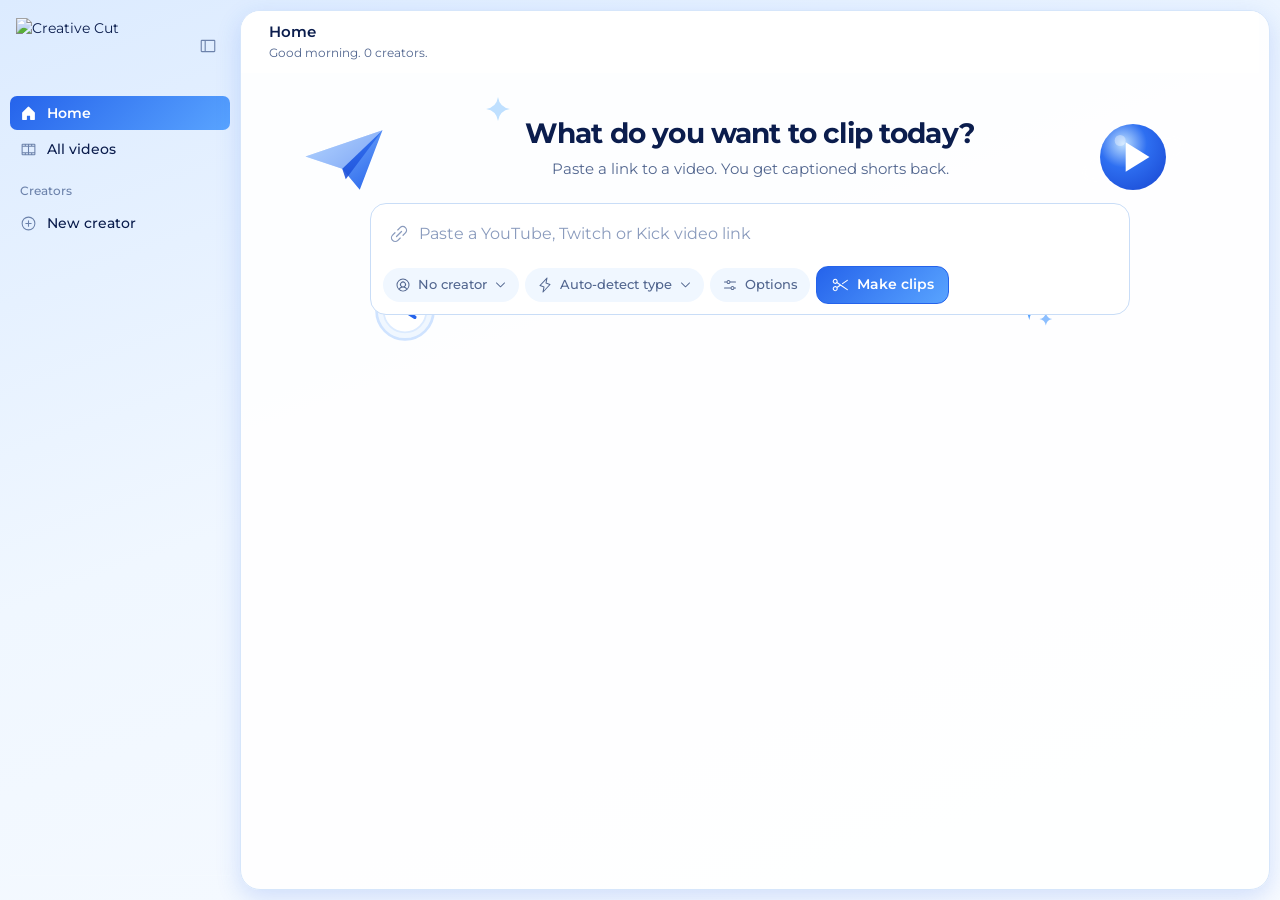
==== web/index.html @ 347851e6 "Integrated logo and hero videos" ====
<!doctype html>
<html lang="en">
<head>
<meta charset="utf-8">
<meta name="viewport" content="width=device-width, initial-scale=1">
<title>Creative Cut</title>
<link rel="icon" type="image/svg+xml" href="/brand/favicon.svg">
<link rel="icon" type="image/png" sizes="256x256" href="/brand/favicon.png">
<link rel="preconnect" href="https://fonts.googleapis.com">
<link rel="preconnect" href="https://fonts.gstatic.com" crossorigin>
<link href="https://fonts.googleapis.com/css2?family=Montserrat:wght@400;500;600;700;800&family=Archivo+Black&family=Anton&family=Poppins:wght@800&display=swap" rel="stylesheet">
<style>
:root{
  --brand:#2563EB;--brand-press:#1D4FD8;--brand-ink:#0B1D4D;--on-brand:#FFFFFF;--grad:linear-gradient(135deg,#2563EB 0%,#59A4FF 100%);--glow:0 8px 24px rgba(37,99,235,.18);--card-line:#D6E6FB;--brand-soft:#EAF3FF;--brand-line:#CFE3FF;--brand-deep:#1E4FBF;
  --frame:#EAF3FF;--frame-2:#DCEBFF;--frame-line:rgba(255,255,255,.08);--frame-text:#0B1D4D;--frame-dim:#6C82AB;
  --bg:#FFFFFF;--muted:#F0F7FF;--line:#DCEBFF;--line-2:#C9DDF7;
  --text:#0B1D4D;--dim:#52668F;--faint:#8A9BBD;
  --good:#0F8A57;--good-soft:#E6F6EE;--bad:#D3343F;--bad-soft:#FDECEE;--live:#E5323F;
  --r-lg:16px;--r:12px;--r-sm:8px;
  color-scheme:light;
}
*{box-sizing:border-box}
[hidden]{display:none!important}
html,body{height:100%}
body{margin:0;background:linear-gradient(160deg,#DCEBFF 0%,#F0F7FF 45%,#F8FBFF 100%) fixed;color:var(--text);font:14px/1.5 "Montserrat","Segoe UI",system-ui,sans-serif;-webkit-font-smoothing:antialiased;overflow:hidden}
h1,h2,h3,h4,p{margin:0}
button,input,select,textarea{font:inherit;color:inherit}
svg{width:18px;height:18px;flex:none;fill:currentColor}
::selection{background:var(--brand-line)}
:focus-visible{outline:2px solid var(--brand);outline-offset:2px}
::-webkit-scrollbar{width:10px;height:10px}::-webkit-scrollbar-thumb{background:#C9DDF7;border-radius:999px;border:3px solid #fff}

/* ---------- frame */
.app{display:grid;grid-template-columns:240px minmax(0,1fr);height:100vh}
.side{background:transparent;color:var(--frame-text);display:flex;flex-direction:column;height:100vh;padding:14px 10px 12px;min-width:0}
.side-head{display:flex;align-items:center;justify-content:space-between;gap:8px;padding:4px 4px 22px 6px}
.side-head .logo{height:56px;width:auto;display:block}
.side-head .mark{display:none;width:34px;height:34px}
.icon-btn{width:36px;height:36px;display:grid;place-items:center;border-radius:var(--r);border:0;background:transparent;color:var(--dim);cursor:pointer;flex:none}
.side .icon-btn{color:var(--frame-dim)}
.icon-btn:active{background:var(--muted)}.side .icon-btn:active{background:var(--frame-2)}
.nav{display:flex;flex-direction:column;gap:2px;overflow-y:auto;flex:1;min-height:0;scrollbar-width:none}
.nav::-webkit-scrollbar{display:none}
.nav h4{font-size:12px;font-weight:500;color:var(--frame-dim);padding:14px 10px 4px}
.nav-item{display:flex;align-items:center;gap:10px;width:100%;min-height:34px;padding:0 10px;border-radius:7px;border:0;background:transparent;color:var(--frame-text);font-size:14px;font-weight:500;cursor:pointer;text-align:left}
.nav-item svg{width:17px;height:17px}
.nav-item svg{color:var(--frame-dim)}
.nav-item:active{background:var(--frame-2)}
.nav-item.on{background:var(--grad);color:var(--on-brand);font-weight:600}
.nav-item.on svg{color:var(--on-brand)}
.label{flex:1;min-width:0;overflow:hidden;text-overflow:ellipsis;white-space:nowrap}
.count{font-size:11px;font-weight:600;padding:2px 8px;border-radius:999px;background:rgba(255,255,255,.1);color:var(--frame-text);white-space:nowrap}
.nav-item.on .count{background:rgba(255,255,255,.25);color:var(--on-brand)}
.avatar{width:26px;height:26px;border-radius:50%;background:rgba(37,99,235,.18);color:#8CBFFF;display:grid;place-items:center;font-size:11px;font-weight:700;flex:none;overflow:hidden}
img.avatar{object-fit:cover;background:rgba(255,255,255,.08)}
.tav{width:34px;height:34px;border-radius:50%;object-fit:cover;flex:none;background:var(--muted)}
#title{display:flex;align-items:center;gap:10px}
.chprev{display:flex;align-items:center;gap:12px;padding:10px 12px;border-radius:12px;background:var(--muted);animation:rise .25s ease both}
.chprev img,.chprev .ph{width:44px;height:44px;border-radius:50%;object-fit:cover;flex:none;background:#E7F0FD}
.chprev b{display:block;font-size:14px;color:var(--brand-ink)}
.chprev span{font-size:12px;color:var(--faint)}
.chprev.bad{background:#FDECEC;color:#A12A2A;font-size:13px}
.chprev .sk{width:120px}
.nav-item.on .avatar{background:#fff;color:var(--brand)}
.nav-item.on img.avatar{background:#fff}
.live-dot{width:8px;height:8px;border-radius:50%;background:var(--live);animation:pulse 1.3s infinite;flex:none}
.side-foot{display:flex;flex-direction:column;gap:2px;padding-top:12px;border-top:1px solid var(--frame-line)}
.side-card{background:var(--frame-2);border-radius:var(--r);padding:12px 14px;margin-top:8px;font-size:12px;color:var(--frame-dim);display:flex;flex-direction:column;gap:7px}
.side-card div{display:flex;align-items:center;gap:9px}
.led{width:7px;height:7px;border-radius:50%;background:#3DDC97;flex:none}.led.no{background:#FF6B78}.led.mid{background:var(--brand)}
.plans-btn{margin-top:10px;width:100%;background:var(--grad);color:var(--on-brand);border:0}
.scrim{display:none}

main{background:rgba(255,255,255,.92);border:1px solid var(--card-line);box-shadow:var(--glow);margin:10px 10px 10px 0;border-radius:20px;height:calc(100vh - 20px);overflow-y:auto;min-width:0;scrollbar-gutter:stable}
.topbar{position:sticky;top:0;z-index:5;background:var(--bg);display:flex;flex-wrap:wrap;align-items:center;gap:12px;padding:10px 28px;min-height:54px;border-bottom:1px solid transparent;transition:border-color .2s ease}
.topbar.stuck{border-color:var(--line)}
#vbanner:empty{display:none}
.upd{display:grid;gap:14px}
.upd ul{margin:0;padding-left:18px;display:grid;gap:4px;font-size:13px;color:var(--text);max-height:180px;overflow:auto}
.upd ul small{color:var(--dim)}
.upd .cmd{display:flex;gap:8px;align-items:center}
.upd .cmd code{flex:1;min-width:0;overflow-wrap:anywhere;font-size:12px;background:var(--muted);border-radius:8px;padding:9px 11px}
.upd h3{font-size:13px;font-weight:600;color:var(--brand-ink);margin:0}
.vb{display:flex;align-items:center;gap:12px;margin:12px 28px 0;padding:12px 12px 12px 16px;border-radius:12px;background:#EAF3FF;color:#1E4FBF;font-size:14px;animation:rise .3s ease both}
.vb svg{width:18px;height:18px;flex:none;color:var(--brand-deep)}
.vb span{flex:1;min-width:0}
.vb b{color:#0B1D4D}
@media (max-width:640px){.vb{margin:10px 16px 0;flex-wrap:wrap}}
.topbar .titles{flex:1;min-width:0}
#tpic:empty{display:none}
#tpic img,#tpic .avatar{width:42px;height:42px;border-radius:50%;object-fit:cover;display:block;font-size:15px}
#tpic span.avatar{background:var(--brand-soft);color:var(--brand-deep);display:grid;place-items:center;font-weight:700}
#tpic.live img,#tpic.live .avatar{padding:2px;background:#fff;border:2px solid #E5323F}
.topbar.tabbed{border-color:var(--line)}
.topbar.tabbed .titles{flex:0 1 auto;max-width:34%}
.topbar.tabbed #actions{margin-left:auto}
.utabs:empty{display:none}
.utabs{display:flex;gap:2px;padding:3px;background:var(--muted);border-radius:11px;overflow-x:auto;scrollbar-width:none}
@media (min-width:761px){.topbar.tabbed{position:sticky}.topbar.tabbed .utabs{position:absolute;left:50%;top:50%;transform:translate(-50%,-50%)}.topbar.tabbed .titles{max-width:calc(50% - 230px)}}
@media (max-width:760px){.utabs{order:5;flex-basis:100%;margin:2px 0 0;position:relative}.topbar.tabbed .titles{max-width:none;flex:1}}
.utabs .tabbtn{height:34px;padding:0 14px;border-radius:8px;background:transparent;color:var(--dim);font-size:13px;transition:background-color .18s ease,color .18s ease}
.utabs .tabbtn:hover{background:#E3EEFF;color:var(--text)}
.utabs .tabbtn::after{display:none}
.utabs .tabbtn.on{background:transparent;color:var(--on-brand)}
.utabs .tabbtn{position:relative;z-index:1}
.utabs .ind{position:absolute;top:3px;bottom:3px;left:0;border-radius:8px;background:var(--grad);z-index:0;transition:transform .32s cubic-bezier(.3,.7,.2,1),width .32s cubic-bezier(.3,.7,.2,1)}
.utabs .tabbtn,.utabs .tabbtn svg,.utabs .tabbtn .n{transition:color .25s ease,background-color .25s ease}
.utabs .tabbtn.on svg{color:var(--on-brand)}
.utabs .tabbtn .n{background:var(--muted);color:var(--dim)}
.utabs .tabbtn.on .n{background:rgba(255,255,255,.25);color:var(--on-brand)}
.rdot{flex:none;width:9px;height:9px;border-radius:50%;background:#fff}
.btn .rdot.on{background:#E5323F;animation:pulse 1.3s infinite}
/* live stream panel */
.stream{display:grid;grid-template-columns:minmax(0,1.65fr) minmax(250px,1fr);gap:14px;background:#EEF5FF;border-radius:16px;padding:12px;margin-bottom:22px;color:#E4F0FF;animation:rise .3s ease both}
.stream .player{position:relative;aspect-ratio:16/9;border-radius:10px;overflow:hidden;background:#000}
.stream iframe{position:absolute;inset:0;width:100%;height:100%;border:0}
.noembed{position:absolute;inset:0;display:flex;flex-direction:column;align-items:center;justify-content:center;gap:8px;padding:20px;text-align:center;background:#0A1530;color:#E4F0FF}
.noembed .logo{width:40px;height:40px;border-radius:10px;display:grid;place-items:center;margin-bottom:4px}
.noembed .logo svg{width:22px;height:22px}
.noembed b{font-size:15px;color:#fff}
.noembed span{font-size:13px;color:#8FA6CF;max-width:380px}
.noembed .btn{margin-top:6px}
.sinfo{display:flex;flex-direction:column;gap:12px;padding:6px 6px 4px 2px;min-width:0}
.sinfo .top{display:flex;align-items:center;gap:8px;flex-wrap:wrap}
.sinfo .logo{flex:none;width:28px;height:28px;border-radius:8px;display:grid;place-items:center}
.sinfo .logo svg{width:16px;height:16px}
.sinfo .lv{display:inline-flex;align-items:center;gap:6px;font-size:12px;font-weight:600;background:#E5323F;color:#fff;padding:3px 10px;border-radius:999px}
.sinfo .lv i{width:6px;height:6px;border-radius:50%;background:#fff;animation:pulse 1.3s infinite}
.sinfo h3{font-size:16px;line-height:1.4;font-weight:600;color:#fff;display:-webkit-box;-webkit-line-clamp:3;-webkit-box-orient:vertical;overflow:hidden;overflow-wrap:anywhere}
.sinfo .by{font-size:12px;color:#8FA6CF;margin-top:-6px}
.sstats{display:grid;grid-template-columns:repeat(auto-fit,minmax(84px,1fr));gap:8px}
.sstats div{background:rgba(255,255,255,.06);border-radius:10px;padding:10px 12px}
.sstats b{display:block;font-size:17px;font-weight:700;color:#fff;letter-spacing:-.01em}
.sstats span{font-size:11px;color:#8FA6CF}
.sinfo .cta{margin-top:auto;display:flex;flex-direction:column;gap:8px}
.sinfo .cta .btn{height:46px;width:100%;justify-content:center;font-size:15px}
.sinfo .cta small{font-size:12px;color:#8FA6CF;text-align:center}
.splat{display:flex;gap:4px;margin-left:auto}
.splat button{display:grid;place-items:center;width:30px;height:30px;border:0;border-radius:8px;background:rgba(255,255,255,.06);color:#8FA6CF;cursor:pointer;transition:background-color .15s ease}
.splat button:hover{background:rgba(255,255,255,.12)}
.splat button.on{background:rgba(37,99,235,.22)}
.splat svg{width:15px;height:15px}
@media (max-width:960px){.stream{grid-template-columns:1fr}}
.sbadge{display:inline-flex;align-items:center;gap:6px;margin-top:3px;font-size:11px;font-weight:600;padding:2px 8px 2px 7px;border-radius:999px;background:var(--muted);color:var(--dim)}
.sbadge i{width:6px;height:6px;border-radius:50%;background:currentColor}
.sbadge.live{background:#FDECEC;color:#C53030}.sbadge.live i,.sbadge.rec i{animation:pulse 1.3s infinite}
.sbadge.rec{background:#E5323F;color:#fff}
.sbadge svg{width:12px;height:12px}
.sbadge{white-space:nowrap;max-width:100%}
.topbar .titles{overflow:hidden}
@media (max-width:560px){#tpic img,#tpic .avatar{width:36px;height:36px}.topbar #actions .btn[data-act=golive]{font-size:0;gap:0;width:38px;padding:0;justify-content:center}.topbar #actions .btn[data-act=golive] .rdot{width:12px;height:12px}}
.ttabs{display:inline-flex;gap:2px;padding:3px;background:var(--muted);border-radius:10px}
.ttabs .tabbtn{height:32px;padding:0 12px;border-radius:8px;font-size:13px;color:var(--dim)}
.ttabs .tabbtn::after{display:none}
.ttabs .tabbtn svg{width:16px;height:16px}
.ttabs .tabbtn:hover{background:#E3EEFF;color:var(--text)}
.ttabs .tabbtn.on{background:var(--brand-soft);color:var(--brand-ink)}
.ttabs .tabbtn.on .n{background:#fff}
#actions{display:flex;align-items:center;gap:10px;flex-wrap:wrap;justify-content:flex-end}
#actions a.btn{text-decoration:none}
@media (max-width:560px){#actions .btn .long{display:none}}
@media (max-width:900px){.ttabs .tabbtn .lbl{display:none}.ttabs .tabbtn{padding:0 10px}}
/* channels in Setup */
.chans{display:flex;flex-direction:column;gap:8px}
.chan{display:flex;align-items:center;gap:12px;padding:10px 12px;border-radius:12px;background:var(--muted);min-height:64px}
.chan .logo{flex:none;width:36px;height:36px;border-radius:10px;display:grid;place-items:center}
.chan .logo svg{width:20px;height:20px}
.chan .pic{flex:none;width:40px;height:40px;border-radius:50%;object-fit:cover;background:#E7F0FD}
.chan .who{flex:1;min-width:0}
.chan .who b{display:block;font-size:14px;color:var(--brand-ink);white-space:nowrap;overflow:hidden;text-overflow:ellipsis}
.chan .who span{font-size:12px;color:var(--faint)}
.chan input{flex:1;min-width:0}
.chan .main{display:inline-flex;align-items:center;gap:6px;font-size:12px;font-weight:600;color:var(--dim);cursor:pointer;white-space:nowrap}
.chan .main input{accent-color:var(--brand);width:15px;height:15px;flex:none}
.chan .sbadge{margin:0}
@media (max-width:640px){.chan{flex-wrap:wrap}.chan .main{order:5}}
.topbar h1{font-size:15px;font-weight:600;letter-spacing:-.01em;color:var(--brand-ink)}
.topbar p{font-size:12px;color:var(--dim);margin-top:0;overflow-wrap:anywhere}
.icon-btn.menu{display:none}
.content{padding:28px 32px 72px;max-width:1280px;margin:0 auto}
.row{display:flex;gap:8px;flex-wrap:wrap;align-items:center}
.grow{flex:1}

/* ---------- collapsed sidebar */
.app.mini{grid-template-columns:76px minmax(0,1fr)}
.app.mini .side-head{flex-direction:column;padding:2px 0 18px}
.app.mini .side-head .logo{display:none}.app.mini .side-head .mark{display:block}
.app.mini .label,.app.mini .count,.app.mini .nav h4,.app.mini .side-card,.app.mini .plans-btn{display:none}
.app.mini .nav-item{justify-content:center;padding:0}
.app.mini .nav-item .live-dot{position:absolute;margin:-20px -22px 0 0}
.avatar.ring{border:2px solid #E5323F;padding:1px;background-clip:content-box}
img.avatar.ring{background:transparent}
.sb-tag{margin-left:auto;display:inline-flex;align-items:center;gap:5px;font-size:11px;font-weight:600;color:#FF8A8A;background:rgba(229,50,63,.16);padding:1px 7px 1px 6px;border-radius:5px}
.sb-tag i{width:6px;height:6px;border-radius:50%;background:currentColor;animation:pulse 1.3s infinite}
.sb-tag.rec{background:#E5323F;color:#fff}
.nav-item.on .sb-tag{background:#E5323F;color:#fff}
.app.mini .sb-tag{display:none}

/* ---------- buttons */
.btn{display:inline-flex;align-items:center;justify-content:center;gap:8px;height:38px;padding:0 14px;border-radius:var(--r);border:1px solid var(--line-2);background:#fff;color:var(--text);cursor:pointer;text-decoration:none;white-space:nowrap;font-weight:600}
.btn:active{background:var(--muted)}
.btn.primary{background:var(--grad);border-color:var(--brand);color:var(--on-brand)}
.btn.primary:active{background:var(--brand-press);border-color:var(--brand-press)}
.btn.dark{background:var(--brand-ink);border-color:var(--brand-ink);color:#fff}
.btn.dark svg{color:var(--brand)}
.btn.danger{background:var(--bad-soft);border-color:transparent;color:var(--bad)}
.btn.ghost{background:transparent;border-color:transparent;color:var(--dim)}
.btn.sm{height:32px;padding:0 11px;font-size:13px;gap:6px}
.btn.sm svg{width:16px;height:16px}
.btn.icon{width:32px;padding:0}
.btn.lg{height:44px;padding:0 20px;font-size:15px}
.btn:disabled{opacity:.45;cursor:default;pointer-events:none}

/* ---------- fields */
:where(input:not([type=checkbox],[type=radio],[type=file],[type=range]),select,textarea){width:100%;height:40px;padding:0 12px;background:#fff;border:1px solid var(--line-2);border-radius:var(--r-sm);min-width:0;outline:none;transition:border-color .15s ease}
:where(textarea){height:auto;padding:10px 12px;resize:vertical}
:where(input:not([type=checkbox],[type=radio],[type=file],[type=range]),select,textarea):hover{border-color:#B5CBEA}
:where(input:not([type=checkbox],[type=radio],[type=file],[type=range]),select,textarea):focus{background:#fff;border-color:var(--brand)}
input:not([type=checkbox],[type=radio],[type=range]):focus-visible,select:focus-visible,textarea:focus-visible{outline:none}
input::placeholder,textarea::placeholder{color:var(--faint)}
label.f{display:flex;flex-direction:column;gap:7px;font-size:12px;color:var(--dim);font-weight:600}
label.sw{display:flex;align-items:center;gap:12px;cursor:pointer;color:var(--text);font-weight:600}
label.sw input{appearance:none;width:38px;height:22px;border-radius:999px;background:#C9DDF7;position:relative;cursor:pointer;flex:none;margin:0}
label.sw input::after{content:"";position:absolute;top:3px;left:3px;width:16px;height:16px;border-radius:50%;background:#fff;transition:transform .15s}
label.sw input:checked{background:var(--brand)}label.sw input:checked::after{transform:translateX(16px)}
label.sw small{display:block;color:var(--dim);font-size:12px;font-weight:400}
label.ck{display:inline-flex;align-items:center;gap:8px;height:36px;padding:0 13px;border-radius:var(--r);cursor:pointer;background:#fff;border:1px solid var(--line-2);font-weight:500}
label.ck:has(input:checked){background:var(--brand-soft);border-color:var(--brand-line);color:var(--brand-ink)}
label.ck input{accent-color:var(--brand);margin:0}
.fields{display:grid;grid-template-columns:repeat(auto-fit,minmax(210px,1fr));gap:18px}
.span{grid-column:1/-1}

/* ---------- surfaces */
.card{background:#fff;border:1px solid var(--card-line);border-radius:16px;padding:22px;margin-bottom:16px;box-shadow:0 2px 14px rgba(37,99,235,.06)}
.card>h2,.card-head h2{font-size:15px;font-weight:600;color:var(--brand-ink)}
.card>h2{margin-bottom:4px}
.card>h2+.help{margin-bottom:18px}
.card-head{display:flex;align-items:flex-start;justify-content:space-between;gap:14px;flex-wrap:wrap;margin-bottom:18px}
.help,.sub{color:var(--dim);font-size:13px}
.tabs{display:flex;gap:4px;border-bottom:1px solid var(--line);margin-bottom:22px;overflow-x:auto;scrollbar-width:none}
.tabbtn{position:relative;display:inline-flex;align-items:center;gap:8px;height:46px;padding:0 14px;border:0;background:transparent;color:var(--faint);cursor:pointer;font-weight:600;font-size:14px;border-radius:10px 10px 0 0;white-space:nowrap}
.tabbtn svg{width:17px;height:17px}
.tabbtn .n{font-size:11px;font-weight:600;min-width:20px;padding:1px 7px;border-radius:999px;background:var(--muted);color:var(--dim);text-align:center;transition:background-color .15s ease,color .15s ease}
.tabbtn::after{content:"";position:absolute;left:12px;right:12px;bottom:-1px;height:3px;border-radius:3px 3px 0 0;background:var(--brand);opacity:0}
.tabbtn.on{color:var(--brand-ink)}
.tabbtn.on::after{opacity:1;animation:tabin .28s ease}
.tabbtn.on .n{background:var(--brand-soft);color:var(--brand-ink)}
.tabbtn.on svg{color:var(--brand)}
@keyframes tabin{from{transform:scaleX(.3);opacity:0}to{transform:none;opacity:1}}
.pill{display:inline-flex;align-items:center;gap:6px;font-size:12px;font-weight:600;padding:2px 9px;border-radius:999px;background:var(--muted);color:var(--dim);white-space:nowrap;text-decoration:none}
.pill.ok{color:var(--good);background:var(--good-soft)}
.pill.bad{color:var(--bad);background:var(--bad-soft)}
.pill.warn{color:var(--brand-deep);background:var(--brand-soft)}
.pill.live{color:#fff;background:var(--live)}
.pill.brand{color:var(--on-brand);background:var(--brand)}
.dot{width:7px;height:7px;border-radius:50%;background:currentColor;animation:pulse 1.3s infinite}
@keyframes pulse{50%{opacity:.3}}
.empty{border:1px dashed var(--line-2);border-radius:var(--r);padding:48px 20px;text-align:center;color:var(--dim);display:flex;flex-direction:column;align-items:center;gap:4px}
.empty img{width:56px;height:56px;margin-bottom:12px}
.empty b{display:block;color:var(--brand-ink);font-size:15px;font-weight:600}

/* ---------- home hero + composer */
.hero{position:relative;padding:44px 28px 52px;text-align:center}
.hero .ga-bg{position:absolute;top:24px;bottom:-40px;left:0;width:100%;pointer-events:none;user-select:none;z-index:0;
  -webkit-mask-image:linear-gradient(to bottom,transparent 0%,black 14%,black 70%,transparent 100%);mask-image:linear-gradient(to bottom,transparent 0%,black 14%,black 70%,transparent 100%)}
.hero>:not(.ga-bg){position:relative;z-index:2}
.hero>.deco{position:absolute;inset:0;z-index:1;pointer-events:none;overflow:hidden}
.deco svg{position:absolute;width:auto;height:auto;fill:none;animation:bob 6s ease-in-out infinite}
.deco .plane{left:6%;top:18%;width:84px;animation-delay:-1s}
.deco .orb{right:7%;top:10%;width:110px;animation-delay:-3s}
.deco .clock{left:13%;bottom:8%;width:64px;animation-delay:-2s}
.deco .spark{right:20%;bottom:12%;width:44px;animation-delay:-4s}
.deco .spark2{left:24%;top:8%;width:26px;animation-delay:-5s}
@keyframes bob{0%,100%{transform:translateY(0) rotate(0)}50%{transform:translateY(-9px) rotate(2deg)}}
@media (max-width:900px){.hero>.deco{display:none}}
#view{position:relative;z-index:1}
.hero h2{font-size:clamp(21px,5.2vw,28px);font-weight:700;letter-spacing:-.03em;color:var(--brand-ink);line-height:1.2;text-wrap:balance}
.hero>p{color:var(--dim);margin:8px auto 22px;max-width:520px;font-size:15px}
.composer{max-width:760px;margin:0 auto;background:#fff;border:1px solid var(--line-2);border-radius:var(--r-lg);text-align:left;transition:background-color .15s ease,border-color .15s ease}
.composer:has(#url:focus){border-color:#8CBFFF}
.composer.compact{max-width:none;margin-bottom:28px;background:var(--muted)}
.composer :focus-visible{outline:none}
.composer-input{position:relative;display:flex;align-items:center}
.composer-input>svg{position:absolute;left:18px;color:var(--faint);width:20px;height:20px;transition:color .15s ease}
.composer-input:focus-within>svg{color:var(--brand)}
.composer-input input,.composer-input input:focus{height:60px;border:0;background:transparent;padding:0 18px 0 48px;font-size:16px;border-radius:var(--r-lg) var(--r-lg) 0 0}
.composer-bar{display:flex;align-items:center;gap:6px;flex-wrap:wrap;padding:2px 10px 10px 12px}
.chip{display:inline-flex;align-items:center;gap:7px;height:34px;padding:0 12px;border-radius:999px;border:0;background:var(--muted);color:var(--dim);font-weight:500;font-size:13px;cursor:pointer;white-space:nowrap;transition:background-color .15s ease,color .15s ease}
.composer.compact .chip{background:#fff}
.chip svg{width:16px;height:16px}
.chip:hover,.chip:focus-visible{background:#E3EEFF;color:var(--text)}
.chip.on,.pick.open .chip{background:var(--brand-soft);color:var(--brand-ink)}
.hint{font-size:12px;color:var(--faint);margin-right:6px}
.composer-bar{flex-wrap:nowrap}
.composer-bar .grow{display:none}
.composer-bar .hint{flex:1 1 0;min-width:0;text-align:right;overflow:hidden;white-space:nowrap;text-overflow:ellipsis}
@media (max-width:560px){.composer-bar{flex-wrap:wrap}}
.composer-opts{display:grid;grid-template-rows:0fr;opacity:0;transition:grid-template-rows .32s ease,opacity .25s ease}
.composer-opts.open{grid-template-rows:1fr;opacity:1}
.composer-opts>.og{min-height:0;overflow:hidden;padding:0 12px;transition:padding .32s ease}
.composer-opts.open>.og{padding-bottom:12px}
/* attachments: link preview and files */
.att{display:grid;grid-template-rows:0fr;transition:grid-template-rows .3s ease}
.att.has{grid-template-rows:1fr}
.att>div{min-height:0;overflow:hidden}
.att-in{display:flex;flex-direction:column;gap:8px;padding:0 12px 8px}
.lp{display:flex;align-items:center;gap:12px;padding:8px;border-radius:12px;background:var(--muted);animation:rise .28s ease both}
.composer.compact .lp{background:#fff}
.lp .th{position:relative;flex:none;width:112px;aspect-ratio:16/9;border-radius:8px;overflow:hidden;background:#0B1D4D}
.lp .th img{width:100%;height:100%;object-fit:cover;display:block}
.lp .th .du{position:absolute;right:5px;bottom:5px;background:rgba(8,21,56,.82);color:#fff;font-size:11px;font-weight:600;padding:1px 6px;border-radius:6px}
.lp .tx{min-width:0;flex:1}
.lp .tx b{display:block;font-size:14px;font-weight:600;color:var(--brand-ink);white-space:nowrap;overflow:hidden;text-overflow:ellipsis}
.lp .tx span{display:block;font-size:12px;color:var(--faint);margin-top:2px;white-space:nowrap;overflow:hidden;text-overflow:ellipsis}
.lp .ok{flex:none;display:inline-flex;align-items:center;gap:6px;font-size:12px;font-weight:600;color:#1F7A4D;background:#E3F4EA;padding:4px 10px;border-radius:999px}
.lp .ok svg{width:14px;height:14px}
.lp .ok.live{background:#E5323F;color:#fff}
.lp .ok.live i{width:6px;height:6px;border-radius:50%;background:#fff;animation:pulse 1.3s infinite}
.lp.bad{background:#FDECEC;color:#A12A2A;font-size:13px;padding:10px 12px}
.lp.bad>span{flex:1;min-width:0}
.lp.bad b{display:block;font-weight:600;white-space:nowrap;overflow:hidden;text-overflow:ellipsis;color:#7A1F1F}
.lp.wait .rm{margin-left:auto}
.lp.bad svg{width:16px;height:16px;flex:none}
.lp.wait .th,.sk{background:linear-gradient(90deg,#E7F0FD 0%,#F0F7FF 50%,#E7F0FD 100%);background-size:200% 100%;animation:shimmer 1.2s linear infinite}
.sk{display:block;height:10px;border-radius:6px;margin:4px 0}
.lp{position:relative;overflow:hidden}
.lp .th video{width:100%;height:100%;object-fit:cover;display:block}
.lp .tx em{font-style:normal;color:#A12A2A}
.lp .ok.up{background:var(--brand-soft);color:var(--brand-ink);min-width:52px;justify-content:center}
.lp .rm{flex:none;width:30px;height:30px;border-radius:8px;border:0;background:transparent;color:var(--faint);display:grid;place-items:center;cursor:pointer;transition:background-color .15s ease,color .15s ease}
.lp .rm:hover,.lp .rm:focus-visible{background:#FDECEC;color:#C53030}
.lp .rm svg{width:14px;height:14px}
.lp .pbar{position:absolute;left:0;bottom:0;height:3px;background:var(--brand);transition:width .2s ease}
.addrow{display:flex;align-items:center;gap:8px;width:100%;height:42px;padding:0 12px;border:0;border-radius:12px;background:transparent;color:var(--dim);font-size:13px;font-weight:600;cursor:pointer;transition:background-color .15s ease,color .15s ease;animation:rise .28s ease both}
.addrow:hover,.addrow:focus-visible{background:var(--brand-soft);color:var(--brand-ink)}
.addrow svg{width:16px;height:16px}
.addrow span{margin-left:auto;font-weight:500;color:var(--faint);font-size:12px}
@media (max-width:560px){.lp .th{width:88px}.lp .ok{display:none}}
.btn.primary:disabled{background:#DCEBFF;color:#8FA6CF;cursor:not-allowed}
@keyframes rise{from{opacity:0;transform:translateY(6px)}to{opacity:1;transform:none}}
@keyframes shimmer{from{background-position:200% 0}to{background-position:-200% 0}}
@keyframes spin{to{transform:rotate(360deg)}}
.working{margin-left:auto;display:inline-flex;align-items:center;gap:6px;font-size:11px;font-weight:600;color:var(--brand);background:rgba(37,99,235,.14);padding:2px 8px 2px 6px;border-radius:999px}
.working i{width:10px;height:10px;border-radius:50%;border:2px solid currentColor;border-right-color:transparent;animation:spin .8s linear infinite}
.nav-item.on .working{background:rgba(255,255,255,.25);color:var(--on-brand)}
.app.mini .nav-item .working{display:none}

/* custom dropdown: a dark panel, no border or shadow needed against the white */
.pick{position:relative}
.pick .car{width:13px;height:13px;transition:transform .15s ease}
.pick.open .car{transform:rotate(180deg)}
.pick-menu{position:absolute;top:calc(100% + 6px);left:0;z-index:30;min-width:230px;max-height:280px;overflow:auto;background:#0B1D4D;border-radius:12px;padding:6px;
  opacity:0;visibility:hidden;transform:translateY(-6px);pointer-events:none;transition:opacity .18s ease,transform .18s ease,visibility .18s}
.pick.open .pick-menu{opacity:1;visibility:visible;transform:none;pointer-events:auto}
.pick-opt{display:flex;align-items:center;gap:10px;width:100%;padding:8px 10px;border:0;background:transparent;color:#C9DDF7;border-radius:8px;font-size:13px;font-weight:500;text-align:left;cursor:pointer;transition:background-color .15s ease,color .15s ease}
.pick-opt:hover,.pick-opt:focus-visible{background:rgba(255,255,255,.08);color:#fff}
.pick-new{display:flex;align-items:center;gap:10px;width:100%;margin-top:4px;padding:8px 10px;border:0;border-top:1px solid rgba(255,255,255,.08);border-radius:0 0 8px 8px;background:transparent;color:#8CBFFF;font-size:13px;font-weight:600;text-align:left;cursor:pointer;transition:background-color .15s ease,color .15s ease}
.pick-new:hover,.pick-new:focus-visible{background:rgba(37,99,235,.14);color:#B8D6FF}
.pick-new .av{background:rgba(37,99,235,.18)}
.pick-empty{margin:6px 10px 4px;font-size:12px;line-height:1.45;color:#8FA6CF}
img.av{object-fit:cover}
.pick-opt .av,.pick-new .av{flex:none;width:24px;height:24px;border-radius:7px;display:grid;place-items:center;font-size:11px;font-weight:700;background:rgba(37,99,235,.18);color:#8CBFFF}
.pick-new .av svg,.pick-opt .av svg{width:14px;height:14px}
.pick-opt .tick{margin-left:auto;width:15px;height:15px;color:var(--brand);visibility:hidden}
.pick-opt[aria-selected=true] .tick{visibility:visible}
.pick-opt[aria-selected=true]{color:#fff}

/* options panel */
.og{display:grid;grid-template-columns:repeat(2,minmax(0,1fr));gap:8px}
.ob{background:var(--muted);border-radius:12px;padding:12px 14px 14px;min-width:0}
.composer.compact .ob{background:#fff}
.ob.wide{grid-column:1/-1}
.ot{font-size:12px;font-weight:600;color:var(--dim);margin-bottom:10px}
.nsteps{display:grid;grid-template-columns:repeat(3,minmax(0,1fr));gap:8px}
.nstep{display:flex;flex-direction:column;gap:6px;background:#fff;border-radius:10px;padding:10px 10px 8px}
.composer.compact .nstep{background:var(--muted)}
.nstep>span{font-size:12px;color:var(--faint)}
.nstep .ctl{display:flex;align-items:center;gap:6px}
.nstep .ctl button{flex:none;width:28px;height:28px;border-radius:8px;border:0;background:var(--muted);color:var(--text);display:grid;place-items:center;cursor:pointer;transition:background-color .15s ease,color .15s ease}
.composer.compact .nstep .ctl button{background:#fff}
.nstep .ctl button:hover,.nstep .ctl button:focus-visible{background:var(--brand);color:#fff}
.nstep .ctl button svg{width:14px;height:14px}
.nstep input,.nstep input:focus{flex:1;min-width:0;height:30px;padding:0;border:0;background:transparent;text-align:center;font-size:20px;font-weight:700;color:var(--brand-ink);-moz-appearance:textfield}
.nstep input::-webkit-inner-spin-button,.nstep input::-webkit-outer-spin-button,.range input::-webkit-inner-spin-button,.range input::-webkit-outer-spin-button{-webkit-appearance:none;margin:0}
.nstep .ctl i{font-style:normal;font-size:12px;color:var(--faint);width:10px}
.tiles3{display:grid;grid-template-columns:repeat(3,minmax(0,1fr));gap:8px}
.tile-o{display:flex;flex-direction:column;gap:7px;padding:6px 6px 8px;border:0;border-radius:10px;background:#fff;color:var(--dim);font-size:12px;font-weight:600;cursor:pointer;text-align:center;transition:background-color .15s ease,color .15s ease}
.composer.compact .tile-o{background:var(--muted)}
.tile-o:hover,.tile-o:focus-visible{background:#E3EEFF;color:var(--text)}
.tile-o[aria-pressed=true]{background:var(--brand-soft);color:var(--brand-ink)}
.cap-prev{height:54px;border-radius:7px;background:#EEF5FF;display:flex;align-items:center;justify-content:center;white-space:nowrap;overflow:hidden;font-size:14px;line-height:1;color:#fff;letter-spacing:0;-webkit-text-stroke:1px #000;paint-order:stroke fill}
.cap-prev b{font-weight:inherit}
.lay-prev{height:54px;border-radius:7px;background:#EEF5FF;display:grid;place-items:center}
.lay-prev .ph{position:relative;width:28px;height:48px;border-radius:4px;overflow:hidden;background:#1E3A8A}
.lay-prev .ph::before{content:"";position:absolute;inset:0;background:linear-gradient(160deg,#1E4FBF,#0B1D4D);filter:blur(3px);opacity:.75}
.lay-prev .ph i{position:absolute;left:0;right:0;top:50%;transform:translateY(-50%);height:16px;background:linear-gradient(135deg,#2563EB,#8CBFFF)}
.lay-prev.zoom .ph i{left:-6px;right:-6px;height:24px}
.lay-prev.crop .ph i{left:0;right:0;top:0;height:100%;transform:none}
.seg{display:flex;gap:4px;background:#fff;border-radius:10px;padding:4px}
.composer.compact .seg{background:var(--muted)}
.seg button{flex:1;display:flex;flex-direction:column;align-items:center;gap:1px;padding:7px 6px;border:0;border-radius:7px;background:transparent;color:var(--dim);font-size:13px;font-weight:600;cursor:pointer;transition:background-color .15s ease,color .15s ease}
.seg button small{font-size:11px;font-weight:500;color:var(--faint);transition:color .15s ease}
.seg button:hover,.seg button:focus-visible{background:#E3EEFF;color:var(--text)}
.seg button[aria-pressed=true]{background:var(--brand-soft);color:var(--brand-ink)}
.seg button[aria-pressed=true] small{color:#1E4FBF}
.range{display:flex;align-items:center;gap:8px}
.range label{flex:1;display:flex;align-items:center;gap:6px;background:#fff;border-radius:10px;padding:0 10px;height:44px;font-size:12px;color:var(--faint);min-width:0}
.composer.compact .range label{background:var(--muted)}
.range input,.range input:focus{flex:1;min-width:0;height:40px;border:0;background:transparent;padding:0;font-size:15px;font-weight:600;color:var(--brand-ink);-moz-appearance:textfield}
.range>svg{width:14px;height:14px;color:var(--faint);flex:none}
@media (max-width:640px){.og{grid-template-columns:1fr}.nsteps{grid-template-columns:1fr}}

/* ---------- home blocks */
.tiles{display:grid;grid-template-columns:repeat(4,minmax(0,1fr));gap:16px;margin-bottom:16px}
.tile{background:#fff;border:1px solid var(--line);border-radius:var(--r);padding:16px 18px;display:flex;flex-direction:column}
.tile i{width:32px;height:32px;border-radius:var(--r-sm);background:var(--brand-soft);color:var(--brand-deep);display:grid;place-items:center;margin-bottom:14px}
.tile i svg{width:18px;height:18px}
.tile b{font-size:26px;font-weight:600;letter-spacing:-.03em;font-variant-numeric:tabular-nums;color:var(--brand-ink);line-height:1.1}
.tile span{font-size:13px;color:var(--dim);margin-top:2px}
.home-grid{display:grid;grid-template-columns:minmax(0,1.9fr) minmax(300px,1fr);gap:16px;align-items:stretch}
.home-grid>.card:first-child{display:flex;flex-direction:column}
.home-grid>.card:first-child .chart{margin-top:auto}
.steps.across{display:grid;grid-template-columns:repeat(auto-fit,minmax(260px,1fr))}
.home-grid>.card{margin-bottom:0}
.home-grid+.card,.home-grid+.card+.card{margin-top:16px}
.home-grid .ai-home{margin-bottom:0}
.kpis{display:flex;gap:24px;flex-wrap:wrap}
.kpi b{display:block;font-size:20px;font-weight:600;letter-spacing:-.02em;color:var(--brand-ink);font-variant-numeric:tabular-nums}
.kpi span{font-size:12px;color:var(--dim)}
.legend{display:flex;gap:16px;font-size:12px;color:var(--dim);margin:2px 0 12px}
.legend i{width:10px;height:10px;border-radius:3px;display:inline-block;margin-right:6px;vertical-align:-1px}
.chart{width:100%;height:auto;display:block}
.chart .gl{stroke:var(--line);stroke-width:1}
.chart text{font:11px "Geist","Segoe UI",sans-serif;fill:var(--faint)}
.chart .b1{fill:var(--brand)}.chart .b2{fill:var(--brand-ink)}
.chart .none{font-size:13px;fill:var(--dim)}
.steps{display:flex;flex-direction:column;gap:8px}
.step{display:flex;gap:12px;align-items:center;width:100%;text-align:left;padding:12px;border-radius:var(--r);background:var(--muted);border:0;cursor:pointer}
.step:active{background:var(--line)}
.set-layout{display:grid;grid-template-columns:240px minmax(0,1fr);gap:32px;align-items:start}
.set-nav{position:sticky;top:76px;display:flex;flex-direction:column;gap:2px}
.set-link{display:flex;gap:12px;align-items:flex-start;padding:10px 12px;border-radius:10px;color:var(--dim);text-decoration:none;transition:background-color .15s ease,color .15s ease}
.set-link svg{flex:none;width:18px;height:18px;margin-top:2px}
.set-link b{display:block;font-size:14px;font-weight:600;color:var(--text)}
.set-link small{display:block;font-size:12px;color:var(--faint);line-height:1.4}
.set-link:hover{background:var(--muted)}
.set-link.on{background:var(--brand-soft)}.set-link.on svg{color:var(--brand-deep)}.set-link.on b{color:var(--brand-ink)}
.set-body{min-width:0;animation:rise .25s ease both}
.ai-form{display:grid;gap:18px;max-width:560px}
.ai-form select{width:100%}
.ai-form .with{display:flex;gap:8px}.ai-form .with input{flex:1;min-width:0}
.ai-form .hint{font-size:12px;font-weight:400;color:var(--dim)}
.ai-form .hint a{color:var(--brand-deep);font-weight:600}
.ai-form .hint a:hover{color:var(--brand-ink)}
.ai-state{display:flex;align-items:center;gap:10px;flex-wrap:wrap;margin-bottom:18px}
.set-sec{padding:0 0 26px;margin-bottom:26px;border-bottom:1px solid var(--line)}
.set-sec:last-child{border-bottom:0}
.set-sec h2{font-size:17px;color:var(--brand-ink);margin-bottom:4px}
.set-sec .help{margin-bottom:16px}
.set-load{padding:40px 0;color:var(--faint)}
.fields.narrow{max-width:420px;grid-template-columns:1fr}
.prof{display:flex;align-items:center;gap:14px;margin-bottom:18px}
.prof-pic{width:56px;height:56px;font-size:22px;border-radius:50%;object-fit:cover;color:#fff}
.prof b{display:block;font-size:16px;color:var(--brand-ink)}.prof span{font-size:13px;color:var(--dim)}
.kv{margin:0 0 12px;border-top:1px solid var(--line)}
.kv div{display:grid;grid-template-columns:180px 1fr;gap:12px;padding:12px 0;border-bottom:1px solid var(--line)}
.kv dt{font-size:13px;color:var(--dim)}.kv dd{margin:0;font-size:14px;color:var(--text);display:flex;align-items:center;gap:8px;flex-wrap:wrap}
.apps{display:flex;flex-direction:column;gap:10px}
.appcard{display:flex;gap:14px;align-items:flex-start;padding:14px 16px;border:1px solid var(--line);border-radius:12px}
.applogo{flex:none;width:40px;height:40px;border-radius:10px;display:grid;place-items:center}
.applogo svg{width:22px;height:22px}
.apptx{flex:1;min-width:0}.apptx>b{display:block;font-size:15px;color:var(--brand-ink)}.apptx>span{font-size:13px;color:var(--dim)}
.appact{flex:none}
.appcard{flex-wrap:wrap}
.appsetup{flex-basis:100%;margin-top:4px;padding:14px 16px;border-radius:10px;background:var(--muted);display:grid;gap:12px}
.appsetup ol{margin:0;padding-left:18px;font-size:13px;color:var(--text);display:grid;gap:4px}
.appsetup a{color:var(--brand-deep);font-weight:600}
.appsetup a:hover{color:var(--brand-ink)}
.appsetup .copyrow{display:flex;gap:8px;align-items:center}
.appsetup .copyrow code{flex:1;min-width:0;overflow-wrap:anywhere;font-size:12px;background:#fff;border:1px solid var(--line-2);border-radius:8px;padding:8px 10px}
.appsetup .warnline{font-size:12px;color:var(--brand-deep)}
.appact{display:flex;gap:6px;align-items:center;flex-wrap:wrap;justify-content:flex-end}
.applist{display:flex;flex-direction:column;gap:6px;margin-top:10px}
.applist div{display:flex;align-items:center;gap:8px;flex-wrap:wrap}
.applist .btn{margin-left:auto}
@media (max-width:860px){.set-layout{grid-template-columns:1fr;gap:16px}.set-nav{position:static;flex-direction:row;overflow-x:auto}.set-link small{display:none}.set-link{flex:none}.kv div{grid-template-columns:1fr;gap:2px}}
.savebar{position:sticky;bottom:16px;z-index:4;display:flex;align-items:center;gap:10px;padding:10px 10px 10px 16px;margin-top:8px;border-radius:14px;background:var(--brand-ink);color:#FFFFFF;opacity:0;transform:translateY(12px);pointer-events:none;transition:opacity .2s ease,transform .2s ease}
.savebar.on{opacity:1;transform:none;pointer-events:auto}
.savebar>span{flex:1;display:flex;align-items:center;gap:8px;font-size:14px;font-weight:500}
.savebar>span svg{width:16px;height:16px;color:var(--brand)}
.savebar .btn.ghost{color:#C9DDF7;background:transparent;border-color:transparent}
.savebar .btn.ghost:hover{background:rgba(255,255,255,.08)}
.step .n{width:26px;height:26px;border-radius:999px;border:1px solid var(--line-2);background:#fff;display:grid;place-items:center;font-size:12px;font-weight:600;flex:none;color:var(--brand-ink)}
.step b{display:block;font-weight:600;color:var(--text)}
.step .d{font-size:12px;color:var(--dim)}
.step>svg{color:var(--faint);margin-left:auto}
.allset{display:flex;gap:12px;align-items:center;padding:14px;border-radius:var(--r);background:var(--good-soft);color:var(--good);font-weight:600}

/* ---------- jobs + clips */
.job{margin-bottom:36px}
.job-head{display:flex;gap:12px;align-items:flex-start;justify-content:space-between;margin-bottom:14px}
.jt{display:flex;gap:14px;align-items:center;min-width:0}
.jthumb{position:relative;flex:none;width:128px;aspect-ratio:16/9;border-radius:10px;overflow:hidden;background:var(--muted);display:grid;place-items:center;color:var(--faint)}
.jthumb img{width:100%;height:100%;object-fit:cover;display:block}
.jthumb>svg{width:22px;height:22px}
.jthumb .du{position:absolute;right:5px;bottom:5px;background:rgba(8,21,56,.82);color:#fff;font-size:11px;font-weight:600;padding:1px 6px;border-radius:6px}
@media (max-width:560px){.jthumb{width:92px}}
.job-head h3{font-size:15px;font-weight:600;overflow-wrap:anywhere;color:var(--brand-ink);display:-webkit-box;-webkit-line-clamp:2;-webkit-box-orient:vertical;overflow:hidden}
.bar{height:6px;background:var(--muted);border-radius:999px;overflow:hidden;margin:6px 0}
.bar i{display:block;height:100%;background:var(--brand);border-radius:999px;transition:width .8s ease}
.err{color:var(--bad);font-size:13px;overflow-wrap:anywhere;margin:6px 0}
.grid{display:grid;grid-template-columns:repeat(auto-fill,minmax(200px,1fr));gap:16px}
.clip{background:#fff;border:1px solid var(--line);border-radius:var(--r);overflow:hidden;display:flex;flex-direction:column}
.shot{position:relative;aspect-ratio:9/16;background:#081538;border:0;padding:0;cursor:pointer;display:block;width:100%;overflow:hidden}
.shot img{width:100%;height:100%;object-fit:cover;display:block}
.shot .veil{position:absolute;left:10px;bottom:10px}
.veil span{width:34px;height:34px;border-radius:50%;background:var(--brand);display:grid;place-items:center;color:var(--on-brand)}
.veil svg{width:15px;height:15px;margin-left:2px}
.badge{position:absolute;top:10px;font-size:12px;font-weight:600;padding:2px 8px;border-radius:var(--r-sm);background:#fff;color:var(--brand-ink)}
.badge.l{left:10px}.badge.r{right:10px}
.badge.s-hi{background:var(--brand);color:var(--on-brand)}.badge.s-mid{background:#CFE3FF;color:var(--brand-ink)}
.making{position:absolute;inset:0;display:grid;place-items:center;text-align:center;padding:14px;color:var(--dim);font-size:13px;font-weight:500;background:linear-gradient(110deg,#EEF5FF 30%,#F8FBFF 50%,#EEF5FF 70%);background-size:220% 100%;animation:shim 1.6s linear infinite}
@keyframes shim{to{background-position:-220% 0}}
.clip-body{padding:12px 14px;display:flex;flex-direction:column;gap:5px;flex:1}
.hook{font-weight:600;font-size:13px;color:var(--brand-ink)}
.ttl{color:var(--dim);font-size:13px;display:-webkit-box;-webkit-line-clamp:2;-webkit-box-orient:vertical;overflow:hidden}
.selck{display:inline-grid;place-items:center;width:28px;height:28px;border-radius:8px;cursor:pointer;flex:none;transition:background-color .15s ease}
.selck:hover{background:var(--brand-soft)}
.selck input{width:16px;height:16px;accent-color:var(--brand);cursor:pointer;margin:0}
.clip.picked{border-color:var(--brand)}
#selbar{position:fixed;left:50%;bottom:18px;transform:translateX(-50%);z-index:60;display:none;align-items:center;gap:8px;flex-wrap:wrap;justify-content:center;
  max-width:calc(100vw - 24px);padding:10px 12px 10px 18px;border-radius:14px;background:#0B1D4D;color:#EAF3FF;font-size:14px;border:1px solid rgba(89,164,255,.25)}
#selbar.on{display:flex}
#selbar b{font-weight:700;margin-right:6px}
#selbar .btn{background:transparent;color:#EAF3FF;border-color:rgba(255,255,255,.25)}
#selbar .btn:hover{background:rgba(255,255,255,.1)}
#selbar .btn.primary{background:var(--brand);color:#fff;border-color:var(--brand)}
#selbar .btn.primary:hover{background:#59A4FF}
#selbar .btn.danger{color:#FF9A8F;border-color:rgba(255,154,143,.45)}
#selbar .btn.danger:hover{background:rgba(255,154,143,.14)}
.danger-card{border-color:#F3C9C4}
.danger-card h2{color:var(--bad)}
.clip-foot{display:flex;gap:4px;align-items:center;margin-top:auto;padding-top:8px}

/* ---------- live */
.livecard{background:#fff;border:1px solid #F4C9CD;border-radius:var(--r);padding:20px;margin-bottom:28px}
.lc-head{display:flex;gap:16px;align-items:flex-start;justify-content:space-between}
.lc-title{flex:1;min-width:0}
.lc-title h3{margin-top:8px;font-size:16px;line-height:1.4;color:var(--brand-ink);display:-webkit-box;-webkit-line-clamp:2;-webkit-box-orient:vertical;overflow:hidden;overflow-wrap:anywhere}
.lc-acts{flex:none;display:flex;gap:8px;align-items:center}
.lc-acts .btn{height:40px}
@media (max-width:900px){.lc-head{flex-direction:column}.lc-acts{width:100%}.lc-acts .btn{flex:1;justify-content:center}}
.stats{display:flex;gap:28px;flex-wrap:wrap;margin:18px 0}
.stat b{display:block;font-size:20px;font-weight:600;font-variant-numeric:tabular-nums;color:var(--brand-ink)}
.evbtn{display:inline-flex;align-items:center;gap:6px;height:30px;padding:0 8px 0 0;border:0;background:transparent;font:inherit;font-size:20px;font-weight:600;color:var(--brand-ink);cursor:pointer;border-radius:8px;transition:color .15s ease}
.evbtn:hover,.evpick.open .evbtn{color:var(--brand)}
.evbtn .car{width:14px;height:14px;color:var(--faint)}
.evpick .pick-menu{min-width:240px}
.pick-opt .ph{font-size:11px;color:#7E93BA;margin-left:6px}
.stat .evpick .pick-opt .pl{font-size:13px;color:inherit}.stat .evpick .pick-opt .ph{font-size:11px;color:#7E93BA}.stat .evpick .evbtn .pv{font-size:20px;color:inherit}
.autonote{font-size:12px;color:var(--faint);margin:-8px 0 14px}.stat span{font-size:12px;color:var(--dim)}
.meters{display:grid;grid-template-columns:repeat(auto-fit,minmax(240px,1fr));gap:12px}
.meter{background:var(--muted);border-radius:var(--r);padding:12px 14px}
.meter h4{font-size:12px;color:var(--dim);font-weight:600;margin-bottom:9px}
.spark{display:flex;align-items:flex-end;gap:1px;height:46px}
.spark i{flex:1;background:var(--brand);min-height:2px;border-radius:1px}.spark.chat i{background:var(--good)}
.said{font-size:13px;color:var(--faint);height:76px;overflow:hidden;display:flex;flex-direction:column;justify-content:flex-end}
.said div:last-child{color:var(--text)}

/* ---------- tables + logs */
.scroll{overflow-x:auto}
table{width:100%;border-collapse:collapse}
th{text-align:left;font-size:12px;font-weight:500;color:var(--faint);padding:0 10px 10px;white-space:nowrap}
td{padding:12px 10px;border-top:1px solid var(--line);vertical-align:middle;overflow-wrap:anywhere}
td.num,th.num{text-align:right;font-variant-numeric:tabular-nums}
a.lnk{color:var(--brand-ink);text-decoration:none;font-weight:600}
.log{display:flex;flex-direction:column}
.log div{display:flex;gap:14px;padding:11px 0;font-size:13px}
.log div+div{border-top:1px solid var(--line)}
.log time{color:var(--faint);white-space:nowrap;flex:none;width:118px}

/* ---------- plans */
.plans{display:grid;grid-template-columns:repeat(auto-fit,minmax(200px,1fr));gap:12px}
.plan{position:relative;display:flex;flex-direction:column;gap:4px;padding:18px;border-radius:var(--r);background:#fff;border:1px solid var(--line-2);cursor:pointer;font-size:13px;color:var(--dim)}
.plan b{font-size:16px;font-weight:600;color:var(--brand-ink);margin-bottom:6px;display:flex;align-items:center;gap:8px}
.plan b svg{color:var(--brand)}
.plan em{position:absolute;top:16px;right:16px;font-style:normal;font-size:11px;font-weight:600;background:var(--brand-ink);color:var(--brand);padding:2px 8px;border-radius:999px}
.plan input{position:absolute;opacity:0;pointer-events:none}
.plan.on{background:var(--brand-soft);border-color:var(--brand)}
.plan:has(input:focus-visible){outline:2px solid var(--brand);outline-offset:2px}

/* ---------- dialogs + toasts */
dialog{border:1px solid var(--line);background:#fff;color:var(--text);border-radius:var(--r-lg);padding:0;max-width:calc(100vw - 32px)}
dialog::backdrop{background:rgba(8,21,56,.42);animation:fadein .16s ease}
.dlg{padding:24px;width:450px;max-width:100%;display:flex;flex-direction:column;gap:14px}
.dlg h2{font-size:18px;font-weight:600;color:var(--brand-ink)}
.dlg-foot{display:flex;justify-content:flex-end;gap:8px;margin-top:4px}
.editor{display:grid;grid-template-columns:minmax(240px,340px) minmax(300px,450px);max-height:calc(100vh - 48px)}
.editor .stage{background:#081538;display:grid;place-items:center;position:relative;min-height:320px}
.editor video,.editor .stage img{width:100%;max-height:calc(100vh - 48px);aspect-ratio:9/16;object-fit:contain;display:block}
.editor .panel{padding:22px;overflow:auto;display:flex;flex-direction:column;gap:14px}
.editor h3{font-size:13px;font-weight:600;color:var(--dim);margin-top:6px}
.two{display:grid;grid-template-columns:1fr 1fr;gap:10px}
#toasts{position:fixed;right:20px;bottom:20px;display:flex;flex-direction:column;gap:8px;z-index:50}
.toast{background:var(--frame);color:var(--frame-text);border:1px solid var(--frame-2);border-radius:var(--r);padding:12px 16px;max-width:380px;animation:rise .2s ease;display:flex;gap:10px;align-items:center;font-weight:500}
.toast::before{content:"";width:8px;height:8px;border-radius:50%;background:var(--brand);flex:none}
.toast.ok::before{background:#3DDC97}.toast.bad::before{background:#FF6B78}
.toast .rep{margin-left:auto;border:0;background:rgba(255,255,255,.1);color:#fff;font:inherit;font-size:12px;font-weight:600;padding:3px 9px;border-radius:6px;cursor:pointer;white-space:nowrap}
.toast .rep:hover{background:rgba(255,255,255,.18)}
.err .rep{margin-left:8px;border:0;background:transparent;color:inherit;font:inherit;font-weight:600;text-decoration:underline;cursor:pointer;padding:0}

.ntoast{display:flex;gap:12px;align-items:flex-start;width:340px;max-width:calc(100vw - 40px);padding:12px 12px 12px 12px;border-radius:12px;background:#fff;border:1px solid var(--line);color:var(--text);cursor:pointer;text-align:left;
  animation:ntin .35s cubic-bezier(.2,.8,.2,1) both;transition:background-color .15s ease}
.ntoast:hover{background:#F8FBFF}
.ntoast.out{animation:ntout .25s ease forwards}
.ntoast i{flex:none;width:34px;height:34px;border-radius:9px;display:grid;place-items:center;background:var(--brand-soft);color:var(--brand-deep)}
.ntoast i svg{width:17px;height:17px}
.ntoast.k-expiry i{background:#E3EEFF;color:#1E4FBF}.ntoast.k-post i{background:#FDECEC;color:#C53030}.ntoast.k-live i{background:#FDECEC;color:#E5323F}.ntoast.k-clips i{background:#E9F6EE;color:#1F7A4D}
.ntoast .tx{flex:1;min-width:0}
.ntoast b{display:block;font-size:13px;font-weight:600;color:var(--brand-ink);line-height:1.35}
.ntoast span{display:block;font-size:12px;color:var(--dim);margin-top:2px;overflow-wrap:anywhere}
.ntoast .x{flex:none;width:22px;height:22px;border:0;border-radius:6px;background:transparent;color:var(--faint);display:grid;place-items:center;cursor:pointer}
.ntoast .x:hover{background:var(--muted);color:var(--text)}
.ntoast .x svg{width:12px;height:12px}
@keyframes ntin{from{opacity:0;transform:translateX(24px) scale(.98)}to{opacity:1;transform:none}}
@keyframes ntout{to{opacity:0;transform:translateX(24px)}}
@keyframes rise{from{transform:translateY(8px);opacity:0}}

.me{display:flex;align-items:center;gap:8px;padding:10px 2px 0 6px;margin-top:8px;border-top:1px solid var(--frame-line)}
.me .me-pic{width:30px;height:30px;font-size:14px;object-fit:cover;text-shadow:0 1px 1px rgba(0,0,0,.15)}
.me-btn{flex:1;min-width:0;display:flex;align-items:center;gap:9px;padding:4px;margin:-4px;border:0;border-radius:7px;background:transparent;color:inherit;text-align:left;cursor:pointer;transition:background-color .15s ease}
.me-btn:hover,.me-btn[aria-expanded=true]{background:var(--frame-2)}
.bell{position:relative}
.bell .dotn{position:absolute;top:2px;right:1px;min-width:17px;height:17px;padding:0 4px;border-radius:999px;background:#E5323F;color:#fff;font-size:10px;font-weight:700;display:grid;place-items:center;border:2px solid var(--frame)}
.pop{position:fixed;z-index:60;left:248px;bottom:12px;width:360px;max-width:calc(100vw - 24px);max-height:min(520px,calc(100vh - 100px));display:flex;flex-direction:column;background:#fff;border:1px solid var(--line);border-radius:14px;overflow:hidden;
  opacity:0;transform:translateY(8px);transition:opacity .18s ease,transform .18s ease}
.pop.open{opacity:1;transform:none}
@media (max-width:900px){.pop{left:12px!important;bottom:74px!important;z-index:80}}
.pop-head{display:flex;align-items:center;gap:8px;padding:14px 16px 10px}
.pop-head h3{font-size:15px;color:var(--brand-ink);flex:1}
.pop-head button{border:0;background:transparent;color:var(--dim);font-size:12px;font-weight:600;cursor:pointer;padding:4px 6px;border-radius:6px}
.pop-head button:hover{color:var(--brand-ink);background:var(--muted)}
.pop-list{overflow-y:auto;padding:0 6px 6px;scrollbar-width:thin}
.nt{display:flex;gap:12px;width:100%;padding:10px;border:0;border-radius:10px;background:transparent;text-align:left;cursor:pointer;transition:background-color .15s ease}
.nt:hover{background:var(--muted)}
.nt i{flex:none;width:32px;height:32px;border-radius:9px;display:grid;place-items:center;background:var(--brand-soft);color:var(--brand-deep)}
.nt i svg{width:16px;height:16px}
.nt.k-expiry i{background:#E3EEFF;color:#1E4FBF}.nt.k-post i,.nt.k-fail i{background:#FDECEC;color:#C53030}.nt.k-live i{background:#FDECEC;color:#E5323F}.nt.k-clips i{background:#E9F6EE;color:#1F7A4D}
.nt .tx{flex:1;min-width:0}
.nt b{display:block;font-size:13px;font-weight:600;color:var(--brand-ink);line-height:1.35}
.nt span{display:block;font-size:12px;color:var(--dim);margin-top:2px;overflow-wrap:anywhere}
.nt small{display:block;font-size:11px;color:var(--faint);margin-top:3px}
.nt.new b::after{content:"";display:inline-block;width:7px;height:7px;border-radius:50%;background:var(--brand);margin-left:6px;vertical-align:middle}
.pop-empty{padding:28px 20px 34px;text-align:center;color:var(--faint);font-size:13px}
.pop-empty svg{width:28px;height:28px;color:var(--line-2);display:block;margin:0 auto 8px}
.pop.menu{width:240px;padding:6px}
.pop.menu button{display:flex;align-items:center;gap:10px;width:100%;padding:9px 10px;border:0;border-radius:8px;background:transparent;color:var(--text);font-size:14px;cursor:pointer;text-align:left;transition:background-color .15s ease}
.pop.menu button:hover{background:var(--muted)}
.pop.menu button svg{width:16px;height:16px;color:var(--dim)}
.pop.menu .who2{padding:8px 10px 10px;border-bottom:1px solid var(--line);margin-bottom:4px}
.pop.menu .who2 b{display:block;font-size:13px;color:var(--brand-ink)}.pop.menu .who2 span{font-size:12px;color:var(--faint);overflow-wrap:anywhere}
.pop.menu .danger{color:#C53030}.pop.menu .danger svg{color:#C53030}
.me .who{flex:1;min-width:0;display:flex;flex-direction:column;line-height:1.3}
.me .who b{font-size:13px;font-weight:600;overflow:hidden;text-overflow:ellipsis;white-space:nowrap}
.me .who span{font-size:12px;color:var(--frame-dim);overflow:hidden;text-overflow:ellipsis;white-space:nowrap}
.app.mini .me .who{display:none}.app.mini .me{flex-direction:column;padding:10px 0 0}

/* ---------- AI status and usage */
.store{margin-top:6px;padding:9px 10px;border-radius:8px;background:var(--frame-2)}
.store-t{display:flex;justify-content:space-between;align-items:baseline;gap:8px;font-size:12px;color:var(--frame-dim);margin-bottom:6px}
.store-t b{font-weight:600;color:var(--frame-text);font-size:12px}
.store i{display:block;height:6px;border-radius:99px;background:rgba(37,99,235,.14);overflow:hidden}
.store u{display:block;height:100%;border-radius:99px;background:var(--grad);transition:width .4s ease}
.store.full u{background:var(--live)}
.app.mini .store{display:none}
.ai-card{display:flex;align-items:center;gap:10px;width:100%;margin-top:6px;padding:8px;border-radius:8px;background:var(--frame-2);border:1px solid transparent;color:var(--frame-text);cursor:pointer;text-align:left}
.ai-card .ai-ic{flex:none;width:30px;height:30px;border-radius:7px;display:grid;place-items:center;background:rgba(37,99,235,.16);color:var(--brand)}
.ai-card .ai-ic svg{width:18px;height:18px}
.ai-card .ai-tx{flex:1;min-width:0;display:flex;flex-direction:column;line-height:1.25}
.ai-card small{font-size:12px;color:var(--frame-dim);font-weight:500}
.ai-card b{font-size:14px;font-weight:600;letter-spacing:-.01em;overflow:hidden;text-overflow:ellipsis;white-space:nowrap}
.ai-card .ai-n{font-size:12px;color:var(--frame-dim);white-space:nowrap;font-variant-numeric:tabular-nums}
.app.mini .ai-card{justify-content:center;padding:6px 0;background:transparent;border-color:transparent}
.app.mini .ai-card .ai-tx,.app.mini .ai-card .ai-n{display:none}
.ai-home{display:flex;flex-direction:column;background:#fff;color:var(--text);border-color:var(--line)}
.ai-home h2{font-size:13px;font-weight:500;color:var(--dim);margin-bottom:6px}
.ai-big{font-size:28px;font-weight:600;letter-spacing:-.02em;color:var(--brand-ink);line-height:1.15;overflow-wrap:anywhere}
.ai-sub{font-size:12px;color:var(--faint);margin:4px 0 14px;overflow-wrap:anywhere}
.ai-stats{display:flex;flex-direction:column;margin-bottom:16px;border-top:1px solid var(--line)}
.ai-stats div{display:flex;justify-content:space-between;align-items:baseline;padding:10px 0;border-bottom:1px solid var(--line)}
.ai-stats b{order:2;font-size:14px;font-weight:600;color:var(--brand-ink);font-variant-numeric:tabular-nums}
.ai-stats span{order:1;font-size:13px;color:var(--dim)}
.ai-home .row{margin-top:auto;display:flex;gap:8px;align-items:center}
.ai-home .row .btn{height:38px;border:0;background:transparent;color:var(--dim);padding:0 8px;font-size:14px}
.ai-home .row .btn:hover{color:var(--brand-ink);background:var(--muted)}

.stack{display:flex;flex-direction:column;gap:16px}
input[type=range]{-webkit-appearance:none;appearance:none;width:100%;height:6px;border-radius:999px;margin:8px 0 6px;cursor:pointer;
  background:linear-gradient(90deg,var(--brand) 0 var(--p,5%),var(--line) var(--p,5%) 100%)}
input[type=range]::-webkit-slider-thumb{-webkit-appearance:none;width:22px;height:22px;border-radius:50%;background:#fff;border:6px solid var(--brand)}
input[type=range]::-moz-range-thumb{width:12px;height:12px;border-radius:50%;background:#fff;border:6px solid var(--brand)}
.note{display:flex;gap:10px;align-items:flex-start;padding:12px 14px;border-radius:var(--r);background:var(--muted);color:var(--dim);font-size:13px;margin-top:14px}
.note svg{color:var(--brand-deep);margin-top:1px}
.split{display:grid;grid-template-columns:1fr 1fr;gap:16px}
.split>.card{margin-bottom:16px}
.hbar{display:flex;flex-direction:column;gap:12px}
.hbar-row .top{display:flex;justify-content:space-between;gap:10px;font-size:13px;margin-bottom:6px}
.hbar-row .top span:last-child{color:var(--dim);font-variant-numeric:tabular-nums;white-space:nowrap}
.hbar-row .track{height:8px;background:var(--muted);border-radius:999px;overflow:hidden}
.hbar-row .track i{display:block;height:100%;background:var(--brand);border-radius:999px}
.tiles.five{grid-template-columns:repeat(5,minmax(0,1fr))}

@keyframes spin{to{transform:rotate(360deg)}}

/* ---------- motion and hover: colour only, never size */
.btn,.nav-item,.chip,.step,.tabbtn,.icon-btn,label.ck,.clip,a.lnk,.ai-card,.veil span,td,label.sw input{transition:background-color .15s ease,border-color .15s ease,color .15s ease}
.btn:hover{background:var(--muted);border-color:#B5CBEA}
.btn.primary:hover{background:#59A4FF;border-color:#59A4FF}
.btn.dark:hover{background:#0B1D4D;border-color:#0B1D4D}
.btn.danger:hover{background:#FADDE0}
.btn.ghost:hover{background:var(--muted);border-color:transparent;color:var(--text)}

.nav-item:hover{background:var(--frame-2)}
.nav-item.on:hover{background:#59A4FF}
.icon-btn:hover{background:var(--muted);color:var(--text)}
.side .icon-btn:hover{background:var(--frame-2);color:var(--frame-text)}
.chip:hover{background:var(--muted);color:var(--text)}
.chip.on:hover,.pick.open .chip:hover{background:#CFE3FF;color:var(--brand-ink)}
.step:hover{background:#E3EEFF}
.tabbtn:hover{color:var(--brand-ink);background:var(--muted)}
label.ck:hover{border-color:#B5CBEA}
.clip:hover{border-color:var(--line-2)}
.shot:hover .veil span{background:#59A4FF}
a.lnk:hover{color:var(--brand-deep)}
tr:hover>td{background:#F8FBFF}
.ai-card:hover{background:#12307A}
.ai-card.on{border-color:rgba(37,99,235,.5)}
.app.mini .ai-card:hover{background:var(--frame-2)}
dialog[open]{animation:fadein .16s ease}
@keyframes fadein{from{opacity:0}}

/* ---------- responsive */
@media (max-width:1100px){.tiles,.tiles.five{grid-template-columns:repeat(2,minmax(0,1fr))}.home-grid,.split{grid-template-columns:1fr}}
@media (max-width:900px){
  .app,.app.mini{grid-template-columns:1fr}
  .side{position:fixed;inset:0 auto 0 0;width:280px;z-index:30;transform:translateX(-100%);transition:transform .2s ease}
  .app.open .side{transform:none}
  .app.open .scrim{display:block;position:fixed;inset:0;background:rgba(8,21,56,.5);z-index:25}
  .app.mini .side-head .logo{display:block}.app.mini .side-head .mark{display:none}
  .app.mini .label,.app.mini .count,.app.mini .nav h4{display:revert}.app.mini .ai-card .ai-tx,.app.mini .me .who{display:flex}.app.mini .ai-card .ai-n{display:inline}.app.mini .me{flex-direction:row;padding:10px 4px 0 8px}.app.mini .ai-card{justify-content:flex-start;padding:12px;background:var(--frame-2)}
  .side-head .collapse{display:none}
  main{margin:0;border-radius:0;height:100vh}
  .icon-btn.menu{display:grid}
  .topbar{padding:10px 16px;min-height:52px}
  .hero{padding:32px 16px 40px}
  .content{padding:20px 16px 56px}
  .editor{grid-template-columns:1fr;overflow:auto}.editor video{max-height:52vh}
}
@media (max-width:560px){.composer-bar .btn.primary{width:100%;height:42px}.topbar #actions .btn{height:34px;padding:0 10px;font-size:13px}.topbar h1{font-size:17px}.hero{padding:40px 14px 28px}.hero h2{font-size:26px}.hint{display:none}.tiles{gap:10px}.tile{padding:14px}.two{grid-template-columns:1fr}}
/* ---------- guided tour: dims the page, cuts a soft-moving hole around what each step talks about */
#tour{position:fixed;inset:0;z-index:200}
.tr-block{position:absolute;inset:0}
.tr-dim{position:absolute;inset:0;background:rgba(20,14,11,.64);opacity:0;transition:opacity .3s ease}
.tr-ring{position:absolute;left:0;top:0;border:2px solid var(--brand);border-radius:14px;pointer-events:none;opacity:0;transition:opacity .25s ease}
.tr-card{position:absolute;left:0;top:0;width:400px;max-width:calc(100vw - 24px);background:#fff;border-radius:var(--r-lg);overflow:hidden;opacity:0;
  transition:transform .5s cubic-bezier(.22,.8,.24,1),opacity .3s ease;will-change:transform}
#tour.on .tr-dim,#tour.on .tr-card,.tr-ring.on{opacity:1}
.tr-art{background:var(--brand-soft);margin:8px 8px 0;border-radius:var(--r);height:132px;display:grid;place-items:center;overflow:hidden}
.tr-chips{display:flex;flex-wrap:wrap;justify-content:center;gap:8px;padding:0 46px}
.tr-chip{display:inline-flex;align-items:center;gap:7px;height:34px;padding:0 13px;border-radius:10px;background:#fff;color:var(--brand-ink);font-size:13px;font-weight:600;white-space:nowrap}
.tr-chip svg{width:16px;height:16px;color:var(--brand-deep)}
.tr-chip.on{background:var(--brand)}.tr-chip.on svg{color:var(--brand-ink)}
.tr-x{position:absolute;top:16px;right:16px;width:32px;height:32px;border-radius:50%;border:0;background:#fff;color:var(--brand-ink);display:grid;place-items:center;cursor:pointer;transition:background-color .15s ease}
.tr-x:hover{background:var(--brand-line)}
.tr-x svg{width:14px;height:14px}
.tr-body{padding:18px 22px 2px}
.tr-body h2{font-size:19px;font-weight:600;color:var(--brand-ink);letter-spacing:-.01em;padding-right:0}
.tr-body p{color:var(--dim);font-size:14px;margin-top:6px;min-height:63px}
.tr-chips,.tr-body h2,.tr-body p{animation:tr-in .45s cubic-bezier(.22,.8,.24,1) both}
.tr-body p{animation-delay:.05s}
.tr-foot{display:flex;align-items:center;gap:10px;padding:14px 22px 20px}
.tr-bar{width:64px;height:4px;border-radius:999px;background:var(--line-2);overflow:hidden;flex:none}
.tr-bar i{display:block;height:100%;width:0;background:var(--brand-ink);border-radius:999px;transition:width .5s cubic-bezier(.22,.8,.24,1)}
.tr-n{font-size:13px;color:var(--dim);font-variant-numeric:tabular-nums;white-space:nowrap}
.tr-grow{flex:1}
.tr-back{width:40px;height:40px;border-radius:var(--r);border:0;background:var(--muted);color:var(--brand-ink);display:grid;place-items:center;cursor:pointer;flex:none;transition:background-color .15s ease,opacity .2s ease}
.tr-back svg{transform:rotate(180deg)}
.tr-back:hover{background:#E3EEFF}
.tr-back[disabled]{opacity:0;pointer-events:none}
.tr-foot .btn{height:40px;padding:0 16px}
@keyframes tr-in{from{opacity:0;transform:translateY(6px)}}
@media (max-width:700px){.tr-art{height:92px}.tr-chips{gap:6px;padding:0 42px}.tr-chip{height:30px;font-size:12px;padding:0 10px}.tr-body{padding:14px 18px 0}.tr-body h2{font-size:17px}.tr-body p{min-height:0}.tr-foot{padding:12px 18px 16px}}
@media (max-height:700px){.tr-art{display:none}.tr-body{padding-top:20px}.tr-body h2{padding-right:44px}.tr-x{background:var(--muted)}}
@media (prefers-reduced-motion:reduce){*{animation:none!important;transition:none!important}}
@media (max-width:640px){
  main#main{overflow-x:hidden}
  .hero h2{font-size:22px}
  .pick-menu{max-width:calc(100vw - 48px)}
  .content{padding:18px 14px 64px}
  .hero{padding:26px 14px 30px}.hero>p{font-size:14px;margin-bottom:16px}
  .grid{grid-template-columns:repeat(2,minmax(0,1fr));gap:10px}
  .jt{gap:10px;align-items:flex-start}.jthumb{width:76px;border-radius:8px}.jthumb .du{font-size:10px;right:4px;bottom:4px}
  .job-head h3{font-size:14px}.job-head .sub{font-size:12px;display:-webkit-box;-webkit-line-clamp:2;-webkit-box-orient:vertical;overflow:hidden}
  .utabs{display:flex}.utabs .tabbtn{flex:1;justify-content:center;padding:0 8px}
  .card{padding:16px}.card-head{flex-wrap:wrap;gap:10px}.card-head .btn{width:100%;justify-content:center}
  .scroll table:not(.stack){min-width:560px}
  table.stack,table.stack tbody{display:block}
  table.stack tr:first-child{display:none}
  table.stack tr{display:grid;grid-template-columns:1fr auto;gap:6px 12px;padding:12px 0;border-top:1px solid var(--line)}
  table.stack td{display:flex;flex-direction:column;gap:2px;padding:0;border:0;font-size:13px;text-align:left!important}
  table.stack td::before{content:attr(data-l);font-size:11px;color:var(--faint)}
  table.stack td.c-main{grid-column:1/-1;order:-1;font-weight:600;color:var(--brand-ink)}
  table.stack td.c-main::before,table.stack td.c-act::before,table.stack td:empty{display:none}
  table.stack td.c-act{grid-column:1/-1}
  .lc-acts{flex-wrap:wrap}.stream{padding:8px;gap:10px}
  .set-sec h2{font-size:16px}
  .ai-big{font-size:24px}
}
</style>
</head>
<body>
<div class="app" id="app">
  <aside class="side" aria-label="Sidebar">
    <div class="side-head"><img class="logo" src="/brand/logo.svg" alt="Creative Cut"><img class="mark" src="/brand/favicon.svg" alt="Creative Cut">
      <button class="icon-btn collapse" data-act="collapse" id="collapseBtn" aria-label="Collapse sidebar"></button></div>
    <nav class="nav" id="nav" aria-label="Main"></nav>
    <div class="side-foot" id="foot"></div>
  </aside>
  <div class="scrim" data-act="menu"></div>
  <main id="main">
    <header class="topbar"><button class="icon-btn menu" data-act="menu" id="menuBtn" aria-label="Open menu"></button>
      <span id="tpic"></span><div class="titles"><h1 id="title"></h1><p id="subtitle"></p></div><nav class="utabs" id="utabs" role="tablist" aria-label="Creator sections"></nav><div class="row" id="actions"></div></header>
    <div id="vbanner"></div>
    <div id="heroSlot"></div>
    <div class="content" id="view"></div>
  </main>
</div>
<dialog id="clipdlg"></dialog>
<dialog id="formdlg"></dialog>
<div id="toasts" role="status" aria-live="polite"></div>
<div class="pop" id="bellpop" role="dialog" aria-label="Notifications" hidden></div>
<div class="pop menu" id="acctpop" role="menu" hidden></div>

<script src="/assets/gradient-ascii.js"></script>
<script>
/* ============================================================ helpers */
const $ = (s, r = document) => r.querySelector(s);
const $$ = (s, r = document) => [...r.querySelectorAll(s)];
const esc = s => String(s ?? "").replace(/[&<>"']/g, c => ({"&":"&amp;","<":"&lt;",">":"&gt;",'"':"&quot;","'":"&#39;"}[c]));
const I = {
 "github": "<path fill-rule=\"evenodd\" transform=\"scale(16)\" d=\"M8 0C3.58 0 0 3.58 0 8c0 3.54 2.29 6.53 5.47 7.59.4.07.55-.17.55-.38 0-.19-.01-.82-.01-1.49-2.01.37-2.53-.49-2.69-.94-.09-.23-.48-.94-.82-1.13-.28-.15-.68-.52-.01-.53.63-.01 1.08.58 1.23.82.72 1.21 1.87.87 2.33.66.07-.52.28-.87.51-1.07-1.78-.2-3.64-.89-3.64-3.95 0-.87.31-1.59.82-2.15-.08-.2-.36-1.02.08-2.12 0 0 .67-.21 2.2.82.64-.18 1.32-.27 2-.27.68 0 1.36.09 2 .27 1.53-1.04 2.2-.82 2.2-.82.44 1.1.16 1.92.08 2.12.51.56.82 1.27.82 2.15 0 3.07-1.87 3.75-3.65 3.95.29.25.54.73.54 1.48 0 1.07-.01 1.93-.01 2.2 0 .21.15.46.55.38A8.013 8.013 0 0016 8c0-4.42-3.58-8-8-8z\"/>",
 "instagram": "<rect x=\"32\" y=\"32\" width=\"192\" height=\"192\" rx=\"56\" fill=\"none\" stroke=\"currentColor\" stroke-width=\"18\"/><circle cx=\"128\" cy=\"128\" r=\"42\" fill=\"none\" stroke=\"currentColor\" stroke-width=\"18\"/><circle cx=\"184\" cy=\"72\" r=\"13\"/>",
 "chat": "<path d=\"M128,24A104,104,0,0,0,36.18,176.88L24.83,210.93a16,16,0,0,0,20.24,20.24l34.05-11.35A104,104,0,1,0,128,24Zm0,192a87.87,87.87,0,0,1-44.06-11.81,8,8,0,0,0-6.54-.67L40,216,52.47,178.6a8,8,0,0,0-.66-6.54A88,88,0,1,1,128,216Zm12-88a12,12,0,1,1-12-12A12,12,0,0,1,140,128Zm-44,0a12,12,0,1,1-12-12A12,12,0,0,1,96,128Zm88,0a12,12,0,1,1-12-12A12,12,0,0,1,184,128Z\"/>",
 "bug": "<path d=\"M144,92a12,12,0,1,1,12,12A12,12,0,0,1,144,92ZM100,80a12,12,0,1,0,12,12A12,12,0,0,0,100,80Zm116,64A87.76,87.76,0,0,1,213,167l22.24,9.72A8,8,0,0,1,232,192a7.89,7.89,0,0,1-3.2-.67L207.38,182a88,88,0,0,1-158.76,0L27.2,191.33A7.89,7.89,0,0,1,24,192a8,8,0,0,1-3.2-15.33L43,167A87.76,87.76,0,0,1,40,144v-8H16a8,8,0,0,1,0-16H40v-8a87.76,87.76,0,0,1,3-23L20.8,79.33a8,8,0,1,1,6.4-14.66L48.62,74a88,88,0,0,1,158.76,0l21.42-9.36a8,8,0,0,1,6.4,14.66L213,89.05a87.76,87.76,0,0,1,3,23v8h24a8,8,0,0,1,0,16H216ZM56,120H200v-8a72,72,0,0,0-144,0Zm64,95.54V136H56v8A72.08,72.08,0,0,0,120,215.54ZM200,144v-8H136v79.54A72.08,72.08,0,0,0,200,144Z\"/>",
 "bulb": "<path d=\"M176,232a8,8,0,0,1-8,8H88a8,8,0,0,1,0-16h80A8,8,0,0,1,176,232Zm40-128a87.55,87.55,0,0,1-33.64,69.21A16.24,16.24,0,0,0,176,186v6a16,16,0,0,1-16,16H96a16,16,0,0,1-16-16v-6a16,16,0,0,0-6.23-12.66A87.59,87.59,0,0,1,40,104.49C39.74,56.83,78.26,17.14,125.88,16A88,88,0,0,1,216,104Zm-16,0a72,72,0,0,0-73.74-72c-39,.92-70.47,33.39-70.26,72.39a71.65,71.65,0,0,0,27.64,56.3A32,32,0,0,1,96,186v6h64v-6a32.15,32.15,0,0,1,12.47-25.35A71.65,71.65,0,0,0,200,104Z\"/>",
 "caret": "<path d=\"M213.66,101.66l-80,80a8,8,0,0,1-11.32,0l-80-80A8,8,0,0,1,53.66,90.34L128,164.69l74.34-74.35a8,8,0,0,1,11.32,11.32Z\"/>",
 "minus": "<path d=\"M224,128a8,8,0,0,1-8,8H40a8,8,0,0,1,0-16H216A8,8,0,0,1,224,128Z\"/>",
 "chart": "<path d=\"M224,200h-8V40a8,8,0,0,0-8-8H152a8,8,0,0,0-8,8V80H96a8,8,0,0,0-8,8v40H48a8,8,0,0,0-8,8v64H32a8,8,0,0,0,0,16H224a8,8,0,0,0,0-16ZM160,48h40V200H160ZM104,96h40V200H104ZM56,144H88v56H56Z\"/>",
 "film": "<path d=\"M216,40H40A16,16,0,0,0,24,56V200a16,16,0,0,0,16,16H216a16,16,0,0,0,16-16V56A16,16,0,0,0,216,40ZM40,88h80v80H40Zm96-16V56h32V72Zm-16,0H88V56h32Zm0,112v16H88V184Zm16,0h32v16H136Zm0-16V88h80v80Zm80-96H184V56h32ZM72,56V72H40V56ZM40,184H72v16H40Zm176,16H184V184h32v16Z\"/>",
 "cog": "<path d=\"M128,80a48,48,0,1,0,48,48A48.05,48.05,0,0,0,128,80Zm0,80a32,32,0,1,1,32-32A32,32,0,0,1,128,160Zm109.94-52.79a8,8,0,0,0-3.89-5.4l-29.83-17-.12-33.62a8,8,0,0,0-2.83-6.08,111.91,111.91,0,0,0-36.72-20.67,8,8,0,0,0-6.46.59L128,41.85,97.88,25a8,8,0,0,0-6.47-.6A112.1,112.1,0,0,0,54.73,45.15a8,8,0,0,0-2.83,6.07l-.15,33.65-29.83,17a8,8,0,0,0-3.89,5.4,106.47,106.47,0,0,0,0,41.56,8,8,0,0,0,3.89,5.4l29.83,17,.12,33.62a8,8,0,0,0,2.83,6.08,111.91,111.91,0,0,0,36.72,20.67,8,8,0,0,0,6.46-.59L128,214.15,158.12,231a7.91,7.91,0,0,0,3.9,1,8.09,8.09,0,0,0,2.57-.42,112.1,112.1,0,0,0,36.68-20.73,8,8,0,0,0,2.83-6.07l.15-33.65,29.83-17a8,8,0,0,0,3.89-5.4A106.47,106.47,0,0,0,237.94,107.21Zm-15,34.91-28.57,16.25a8,8,0,0,0-3,3c-.58,1-1.19,2.06-1.81,3.06a7.94,7.94,0,0,0-1.22,4.21l-.15,32.25a95.89,95.89,0,0,1-25.37,14.3L134,199.13a8,8,0,0,0-3.91-1h-.19c-1.21,0-2.43,0-3.64,0a8.08,8.08,0,0,0-4.1,1l-28.84,16.1A96,96,0,0,1,67.88,201l-.11-32.2a8,8,0,0,0-1.22-4.22c-.62-1-1.23-2-1.8-3.06a8.09,8.09,0,0,0-3-3.06l-28.6-16.29a90.49,90.49,0,0,1,0-28.26L61.67,97.63a8,8,0,0,0,3-3c.58-1,1.19-2.06,1.81-3.06a7.94,7.94,0,0,0,1.22-4.21l.15-32.25a95.89,95.89,0,0,1,25.37-14.3L122,56.87a8,8,0,0,0,4.1,1c1.21,0,2.43,0,3.64,0a8.08,8.08,0,0,0,4.1-1l28.84-16.1A96,96,0,0,1,188.12,55l.11,32.2a8,8,0,0,0,1.22,4.22c.62,1,1.23,2,1.8,3.06a8.09,8.09,0,0,0,3,3.06l28.6,16.29A90.49,90.49,0,0,1,222.9,142.12Z\"/>",
 "plus": "<path d=\"M224,128a8,8,0,0,1-8,8H136v80a8,8,0,0,1-16,0V136H40a8,8,0,0,1,0-16h80V40a8,8,0,0,1,16,0v80h80A8,8,0,0,1,224,128Z\"/>",
 "rec": "<path d=\"M128,24A104,104,0,1,0,232,128,104.11,104.11,0,0,0,128,24Zm0,192a88,88,0,1,1,88-88A88.1,88.1,0,0,1,128,216Zm0-160a72,72,0,1,0,72,72A72.08,72.08,0,0,0,128,56Zm0,128a56,56,0,1,1,56-56A56.06,56.06,0,0,1,128,184Z\"/>",
 "stop": "<path d=\"M200,40H56A16,16,0,0,0,40,56V200a16,16,0,0,0,16,16H200a16,16,0,0,0,16-16V56A16,16,0,0,0,200,40Zm0,160H56V56H200V200Z\"/>",
 "folder": "<path d=\"M245,110.64A16,16,0,0,0,232,104H216V88a16,16,0,0,0-16-16H130.67L102.94,51.2a16.14,16.14,0,0,0-9.6-3.2H40A16,16,0,0,0,24,64V208h0a8,8,0,0,0,8,8H211.1a8,8,0,0,0,7.59-5.47l28.49-85.47A16.05,16.05,0,0,0,245,110.64ZM93.34,64,123.2,86.4A8,8,0,0,0,128,88h72v16H69.77a16,16,0,0,0-15.18,10.94L40,158.7V64Zm112,136H43.1l26.67-80H232Z\"/>",
 "down": "<path d=\"M224,144v64a8,8,0,0,1-8,8H40a8,8,0,0,1-8-8V144a8,8,0,0,1,16,0v56H208V144a8,8,0,0,1,16,0Zm-101.66,5.66a8,8,0,0,0,11.32,0l40-40a8,8,0,0,0-11.32-11.32L136,124.69V32a8,8,0,0,0-16,0v92.69L93.66,98.34a8,8,0,0,0-11.32,11.32Z\"/>",
 "copy": "<path d=\"M216,32H88a8,8,0,0,0-8,8V80H40a8,8,0,0,0-8,8V216a8,8,0,0,0,8,8H168a8,8,0,0,0,8-8V176h40a8,8,0,0,0,8-8V40A8,8,0,0,0,216,32ZM160,208H48V96H160Zm48-48H176V88a8,8,0,0,0-8-8H96V48H208Z\"/>",
 "send": "<path d=\"M227.32,28.68a16,16,0,0,0-15.66-4.08l-.15,0L19.57,82.84a16,16,0,0,0-2.49,29.8L102,154l41.3,84.87A15.86,15.86,0,0,0,157.74,248q.69,0,1.38-.06a15.88,15.88,0,0,0,14-11.51l58.2-191.94c0-.05,0-.1,0-.15A16,16,0,0,0,227.32,28.68ZM157.83,231.85l-.05.14,0-.07-40.06-82.3,48-48a8,8,0,0,0-11.31-11.31l-48,48L24.08,98.25l-.07,0,.14,0L216,40Z\"/>",
 "trash": "<path d=\"M216,48H176V40a24,24,0,0,0-24-24H104A24,24,0,0,0,80,40v8H40a8,8,0,0,0,0,16h8V208a16,16,0,0,0,16,16H192a16,16,0,0,0,16-16V64h8a8,8,0,0,0,0-16ZM96,40a8,8,0,0,1,8-8h48a8,8,0,0,1,8,8v8H96Zm96,168H64V64H192ZM112,104v64a8,8,0,0,1-16,0V104a8,8,0,0,1,16,0Zm48,0v64a8,8,0,0,1-16,0V104a8,8,0,0,1,16,0Z\"/>",
 "x": "<path d=\"M205.66,194.34a8,8,0,0,1-11.32,11.32L128,139.31,61.66,205.66a8,8,0,0,1-11.32-11.32L116.69,128,50.34,61.66A8,8,0,0,1,61.66,50.34L128,116.69l66.34-66.35a8,8,0,0,1,11.32,11.32L139.31,128Z\"/>",
 "play": "<path d=\"M232.4,114.49,88.32,26.35a16,16,0,0,0-16.2-.3A15.86,15.86,0,0,0,64,39.87V216.13A15.94,15.94,0,0,0,80,232a16.07,16.07,0,0,0,8.36-2.35L232.4,141.51a15.81,15.81,0,0,0,0-27ZM80,215.94V40l143.83,88Z\"/>",
 "link": "<path d=\"M165.66,90.34a8,8,0,0,1,0,11.32l-64,64a8,8,0,0,1-11.32-11.32l64-64A8,8,0,0,1,165.66,90.34ZM215.6,40.4a56,56,0,0,0-79.2,0L106.34,70.45a8,8,0,0,0,11.32,11.32l30.06-30a40,40,0,0,1,56.57,56.56l-30.07,30.06a8,8,0,0,0,11.31,11.32L215.6,119.6a56,56,0,0,0,0-79.2ZM138.34,174.22l-30.06,30.06a40,40,0,1,1-56.56-56.57l30.05-30.05a8,8,0,0,0-11.32-11.32L40.4,136.4a56,56,0,0,0,79.2,79.2l30.06-30.07a8,8,0,0,0-11.32-11.31Z\"/>",
 "up": "<path d=\"M224,144v64a8,8,0,0,1-8,8H40a8,8,0,0,1-8-8V144a8,8,0,0,1,16,0v56H208V144a8,8,0,0,1,16,0ZM93.66,77.66,120,51.31V144a8,8,0,0,0,16,0V51.31l26.34,26.35a8,8,0,0,0,11.32-11.32l-40-40a8,8,0,0,0-11.32,0l-40,40A8,8,0,0,0,93.66,77.66Z\"/>",
 "pause": "<path d=\"M200,32H160a16,16,0,0,0-16,16V208a16,16,0,0,0,16,16h40a16,16,0,0,0,16-16V48A16,16,0,0,0,200,32Zm0,176H160V48h40ZM96,32H56A16,16,0,0,0,40,48V208a16,16,0,0,0,16,16H96a16,16,0,0,0,16-16V48A16,16,0,0,0,96,32Zm0,176H56V48H96Z\"/>",
 "scissors": "<path d=\"M157.73,113.13A8,8,0,0,1,159.82,102L227.48,55.7a8,8,0,0,1,9,13.21l-67.67,46.3a7.92,7.92,0,0,1-4.51,1.4A8,8,0,0,1,157.73,113.13Zm80.87,85.09a8,8,0,0,1-11.12,2.08L136,137.7,93.49,166.78a36,36,0,1,1-9-13.19L121.83,128,84.44,102.41a35.86,35.86,0,1,1,9-13.19l143,97.87A8,8,0,0,1,238.6,198.22ZM80,180a20,20,0,1,0-5.86,14.14A19.85,19.85,0,0,0,80,180ZM74.14,90.13a20,20,0,1,0-28.28,0A19.85,19.85,0,0,0,74.14,90.13Z\"/>",
 "sliders": "<path d=\"M40,88H73a32,32,0,0,0,62,0h81a8,8,0,0,0,0-16H135a32,32,0,0,0-62,0H40a8,8,0,0,0,0,16Zm64-24A16,16,0,1,1,88,80,16,16,0,0,1,104,64ZM216,168H199a32,32,0,0,0-62,0H40a8,8,0,0,0,0,16h97a32,32,0,0,0,62,0h17a8,8,0,0,0,0-16Zm-48,24a16,16,0,1,1,16-16A16,16,0,0,1,168,192Z\"/>",
 "radio": "<path d=\"M128,88a40,40,0,1,0,40,40A40,40,0,0,0,128,88Zm0,64a24,24,0,1,1,24-24A24,24,0,0,1,128,152Zm73.71,7.14a80,80,0,0,1-14.08,22.2,8,8,0,0,1-11.92-10.67,63.95,63.95,0,0,0,0-85.33,8,8,0,1,1,11.92-10.67,80.08,80.08,0,0,1,14.08,84.47ZM69,103.09a64,64,0,0,0,11.26,67.58,8,8,0,0,1-11.92,10.67,79.93,79.93,0,0,1,0-106.67A8,8,0,1,1,80.29,85.34,63.77,63.77,0,0,0,69,103.09ZM248,128a119.58,119.58,0,0,1-34.29,84,8,8,0,1,1-11.42-11.2,103.9,103.9,0,0,0,0-145.56A8,8,0,1,1,213.71,44,119.58,119.58,0,0,1,248,128ZM53.71,200.78A8,8,0,1,1,42.29,212a119.87,119.87,0,0,1,0-168,8,8,0,1,1,11.42,11.2,103.9,103.9,0,0,0,0,145.56Z\"/>",
 "check": "<path d=\"M173.66,98.34a8,8,0,0,1,0,11.32l-56,56a8,8,0,0,1-11.32,0l-24-24a8,8,0,0,1,11.32-11.32L112,148.69l50.34-50.35A8,8,0,0,1,173.66,98.34ZM232,128A104,104,0,1,1,128,24,104.11,104.11,0,0,1,232,128Zm-16,0a88,88,0,1,0-88,88A88.1,88.1,0,0,0,216,128Z\"/>",
 "clock": "<path d=\"M128,24A104,104,0,1,0,232,128,104.11,104.11,0,0,0,128,24Zm0,192a88,88,0,1,1,88-88A88.1,88.1,0,0,1,128,216Zm64-88a8,8,0,0,1-8,8H128a8,8,0,0,1-8-8V72a8,8,0,0,1,16,0v48h48A8,8,0,0,1,192,128Z\"/>",
 "warn": "<path d=\"M128,24A104,104,0,1,0,232,128,104.11,104.11,0,0,0,128,24Zm0,192a88,88,0,1,1,88-88A88.1,88.1,0,0,1,128,216Zm-8-80V80a8,8,0,0,1,16,0v56a8,8,0,0,1-16,0Zm20,36a12,12,0,1,1-12-12A12,12,0,0,1,140,172Z\"/>",
 "eye": "<path d=\"M247.31,124.76c-.35-.79-8.82-19.58-27.65-38.41C194.57,61.26,162.88,48,128,48S61.43,61.26,36.34,86.35C17.51,105.18,9,124,8.69,124.76a8,8,0,0,0,0,6.5c.35.79,8.82,19.57,27.65,38.4C61.43,194.74,93.12,208,128,208s66.57-13.26,91.66-38.34c18.83-18.83,27.3-37.61,27.65-38.4A8,8,0,0,0,247.31,124.76ZM128,192c-30.78,0-57.67-11.19-79.93-33.25A133.47,133.47,0,0,1,25,128,133.33,133.33,0,0,1,48.07,97.25C70.33,75.19,97.22,64,128,64s57.67,11.19,79.93,33.25A133.46,133.46,0,0,1,231.05,128C223.84,141.46,192.43,192,128,192Zm0-112a48,48,0,1,0,48,48A48.05,48.05,0,0,0,128,80Zm0,80a32,32,0,1,1,32-32A32,32,0,0,1,128,160Z\"/>",
 "money": "<path d=\"M128,24A104,104,0,1,0,232,128,104.11,104.11,0,0,0,128,24Zm0,192a88,88,0,1,1,88-88A88.1,88.1,0,0,1,128,216Zm40-68a28,28,0,0,1-28,28h-4v8a8,8,0,0,1-16,0v-8H104a8,8,0,0,1,0-16h36a12,12,0,0,0,0-24H116a28,28,0,0,1,0-56h4V72a8,8,0,0,1,16,0v8h16a8,8,0,0,1,0,16H116a12,12,0,0,0,0,24h24A28,28,0,0,1,168,148Z\"/>",
 "video": "<path d=\"M251.77,73a8,8,0,0,0-8.21.39L208,97.05V72a16,16,0,0,0-16-16H32A16,16,0,0,0,16,72V184a16,16,0,0,0,16,16H192a16,16,0,0,0,16-16V159l35.56,23.71A8,8,0,0,0,248,184a8,8,0,0,0,8-8V80A8,8,0,0,0,251.77,73ZM192,184H32V72H192V184Zm48-22.95-32-21.33V116.28L240,95Z\"/>",
 "crown": "<path d=\"M230.9,73.6A15.85,15.85,0,0,0,212,77.39l-33.67,36.29-35.8-80.29a1,1,0,0,1,0-.1,16,16,0,0,0-29.06,0,1,1,0,0,1,0,.1l-35.8,80.29L44,77.39A16,16,0,0,0,16.25,90.81c0,.11,0,.21.07.32L39,195a16,16,0,0,0,15.72,13H201.29A16,16,0,0,0,217,195L239.68,91.13c0-.11,0-.21.07-.32A15.85,15.85,0,0,0,230.9,73.6ZM201.35,191.68l-.06.32H54.71l-.06-.32L32,88l.14.16,42,45.24a8,8,0,0,0,13.18-2.18L128,40l40.69,91.25a8,8,0,0,0,13.18,2.18l42-45.24L224,88Z\"/>",
 "film_f": "<path d=\"M216,40H40A16,16,0,0,0,24,56V200a16,16,0,0,0,16,16H216a16,16,0,0,0,16-16V56A16,16,0,0,0,216,40ZM184,56h32V72H184ZM72,200H40V184H72ZM72,72H40V56H72Zm48,128H88V184h32Zm0-128H88V56h32Zm48,128H136V184h32Zm0-128H136V56h32Zm48,128H184V184h32v16Z\"/>",
 "cog_f": "<path d=\"M237.94,107.21a8,8,0,0,0-3.89-5.4l-29.83-17-.12-33.62a8,8,0,0,0-2.83-6.08,111.91,111.91,0,0,0-36.72-20.67,8,8,0,0,0-6.46.59L128,41.85,97.88,25a8,8,0,0,0-6.47-.6A111.92,111.92,0,0,0,54.73,45.15a8,8,0,0,0-2.83,6.07l-.15,33.65-29.83,17a8,8,0,0,0-3.89,5.4,106.47,106.47,0,0,0,0,41.56,8,8,0,0,0,3.89,5.4l29.83,17,.12,33.63a8,8,0,0,0,2.83,6.08,111.91,111.91,0,0,0,36.72,20.67,8,8,0,0,0,6.46-.59L128,214.15,158.12,231a7.91,7.91,0,0,0,3.9,1,8.09,8.09,0,0,0,2.57-.42,112.1,112.1,0,0,0,36.68-20.73,8,8,0,0,0,2.83-6.07l.15-33.65,29.83-17a8,8,0,0,0,3.89-5.4A106.47,106.47,0,0,0,237.94,107.21ZM128,168a40,40,0,1,1,40-40A40,40,0,0,1,128,168Z\"/>",
 "play_f": "<path d=\"M240,128a15.74,15.74,0,0,1-7.6,13.51L88.32,229.65a16,16,0,0,1-16.2.3A15.86,15.86,0,0,1,64,216.13V39.87a15.86,15.86,0,0,1,8.12-13.82,16,16,0,0,1,16.2.3L232.4,114.49A15.74,15.74,0,0,1,240,128Z\"/>",
 "chart_f": "<path d=\"M232,208a8,8,0,0,1-8,8H32a8,8,0,0,1,0-16h8V136a8,8,0,0,1,8-8H72a8,8,0,0,1,8,8v64H96V88a8,8,0,0,1,8-8h32a8,8,0,0,1,8,8V200h16V40a8,8,0,0,1,8-8h40a8,8,0,0,1,8,8V200h8A8,8,0,0,1,232,208Z\"/>",
 "rec_f": "<path d=\"M128,24A104,104,0,1,0,232,128,104.11,104.11,0,0,0,128,24Zm0,192a88,88,0,1,1,88-88A88.1,88.1,0,0,1,128,216Zm72-88a72,72,0,1,1-72-72A72.08,72.08,0,0,1,200,128Z\"/>",
 "home": "<path d=\"M219.31,108.68l-80-80a16,16,0,0,0-22.62,0l-80,80A15.87,15.87,0,0,0,32,120v96a8,8,0,0,0,8,8h64a8,8,0,0,0,8-8V160h32v56a8,8,0,0,0,8,8h64a8,8,0,0,0,8-8V120A15.87,15.87,0,0,0,219.31,108.68ZM208,208H160V152a8,8,0,0,0-8-8H104a8,8,0,0,0-8,8v56H48V120l80-80,80,80Z\"/>",
 "arrowr": "<path d=\"M221.66,133.66l-72,72a8,8,0,0,1-11.32-11.32L196.69,136H40a8,8,0,0,1,0-16H196.69L138.34,61.66a8,8,0,0,1,11.32-11.32l72,72A8,8,0,0,1,221.66,133.66Z\"/>",
 "menu": "<path d=\"M224,128a8,8,0,0,1-8,8H40a8,8,0,0,1,0-16H216A8,8,0,0,1,224,128ZM40,72H216a8,8,0,0,0,0-16H40a8,8,0,0,0,0,16ZM216,184H40a8,8,0,0,0,0,16H216a8,8,0,0,0,0-16Z\"/>",
 "sidebar": "<path d=\"M216,40H40A16,16,0,0,0,24,56V200a16,16,0,0,0,16,16H216a16,16,0,0,0,16-16V56A16,16,0,0,0,216,40ZM40,56H80V200H40ZM216,200H96V56H216V200Z\"/>",
 "plusc": "<path d=\"M128,24A104,104,0,1,0,232,128,104.11,104.11,0,0,0,128,24Zm0,192a88,88,0,1,1,88-88A88.1,88.1,0,0,1,128,216Zm48-88a8,8,0,0,1-8,8H136v32a8,8,0,0,1-16,0V136H88a8,8,0,0,1,0-16h32V88a8,8,0,0,1,16,0v32h32A8,8,0,0,1,176,128Z\"/>",
 "user": "<path d=\"M128,24A104,104,0,1,0,232,128,104.11,104.11,0,0,0,128,24ZM74.08,197.5a64,64,0,0,1,107.84,0,87.83,87.83,0,0,1-107.84,0ZM96,120a32,32,0,1,1,32,32A32,32,0,0,1,96,120Zm97.76,66.41a79.66,79.66,0,0,0-36.06-28.75,48,48,0,1,0-59.4,0,79.66,79.66,0,0,0-36.06,28.75,88,88,0,1,1,131.52,0Z\"/>",
 "bolt": "<path d=\"M215.79,118.17a8,8,0,0,0-5-5.66L153.18,90.9l14.66-73.33a8,8,0,0,0-13.69-7l-112,120a8,8,0,0,0,3,13l57.63,21.61L88.16,238.43a8,8,0,0,0,13.69,7l112-120A8,8,0,0,0,215.79,118.17ZM109.37,214l10.47-52.38a8,8,0,0,0-5-9.06L62,132.71l84.62-90.66L136.16,94.43a8,8,0,0,0,5,9.06l52.8,19.8Z\"/>",
 "bell": "<path d=\"M221.8,175.94C216.25,166.38,208,139.33,208,104a80,80,0,1,0-160,0c0,35.34-8.26,62.38-13.81,71.94A16,16,0,0,0,48,200H88.81a40,40,0,0,0,78.38,0H208a16,16,0,0,0,13.8-24.06ZM128,216a24,24,0,0,1-22.62-16h45.24A24,24,0,0,1,128,216ZM48,184c7.7-13.24,16-43.92,16-80a64,64,0,1,1,128,0c0,36.05,8.28,66.73,16,80Z\"/>",
 "plug": "<path d=\"M237.66,18.34a8,8,0,0,0-11.32,0l-52.4,52.41-5.37-5.38a32.05,32.05,0,0,0-45.26,0L100,88.69l-6.34-6.35A8,8,0,0,0,82.34,93.66L88.69,100,65.37,123.31a32,32,0,0,0,0,45.26l5.38,5.37-52.41,52.4a8,8,0,0,0,11.32,11.32l52.4-52.41,5.37,5.38a32,32,0,0,0,45.26,0L156,167.31l6.34,6.35a8,8,0,0,0,11.32-11.32L167.31,156l23.32-23.31a32,32,0,0,0,0-45.26l-5.38-5.37,52.41-52.4A8,8,0,0,0,237.66,18.34Zm-116.29,161a16,16,0,0,1-22.62,0L76.69,157.25a16,16,0,0,1,0-22.62L100,111.31,144.69,156Zm57.94-57.94L156,144.69,111.31,100l23.32-23.31a16,16,0,0,1,22.62,0l22.06,22A16,16,0,0,1,179.31,121.37ZM88.57,35A8,8,0,0,1,103.43,29l8,20A8,8,0,0,1,96.57,55ZM24.57,93A8,8,0,0,1,35,88.57l20,8A8,8,0,0,1,49,111.43l-20-8A8,8,0,0,1,24.57,93ZM231.43,163a8,8,0,0,1-10.4,4.46l-20-8A8,8,0,1,1,207,144.57l20,8A8,8,0,0,1,231.43,163Zm-64,58.06A8,8,0,0,1,152.57,227l-8-20A8,8,0,0,1,159.43,201Z\"/>",
 "upright": "<path d=\"M200,64V168a8,8,0,0,1-16,0V83.31L69.66,197.66a8,8,0,0,1-11.32-11.32L172.69,72H88a8,8,0,0,1,0-16H192A8,8,0,0,1,200,64Z\"/>",
 "home_f": "<path d=\"M224,120v96a8,8,0,0,1-8,8H160a8,8,0,0,1-8-8V164a4,4,0,0,0-4-4H108a4,4,0,0,0-4,4v52a8,8,0,0,1-8,8H40a8,8,0,0,1-8-8V120a16,16,0,0,1,4.69-11.31l80-80a16,16,0,0,1,22.62,0l80,80A16,16,0,0,1,224,120Z\"/>",
 "receipt": "<path d=\"M72,104a8,8,0,0,1,8-8h96a8,8,0,0,1,0,16H80A8,8,0,0,1,72,104Zm8,40h96a8,8,0,0,0,0-16H80a8,8,0,0,0,0,16ZM232,56V208a8,8,0,0,1-11.58,7.15L192,200.94l-28.42,14.21a8,8,0,0,1-7.16,0L128,200.94,99.58,215.15a8,8,0,0,1-7.16,0L64,200.94,35.58,215.15A8,8,0,0,1,24,208V56A16,16,0,0,1,40,40H216A16,16,0,0,1,232,56Zm-16,0H40V195.06l20.42-10.22a8,8,0,0,1,7.16,0L96,199.06l28.42-14.22a8,8,0,0,1,7.16,0L160,199.06l28.42-14.22a8,8,0,0,1,7.16,0L216,195.06Z\"/>",
 "signout": "<path d=\"M120,216a8,8,0,0,1-8,8H48a8,8,0,0,1-8-8V40a8,8,0,0,1,8-8h64a8,8,0,0,1,0,16H56V208h56A8,8,0,0,1,120,216Zm109.66-93.66-40-40a8,8,0,0,0-11.32,11.32L204.69,120H112a8,8,0,0,0,0,16h92.69l-26.35,26.34a8,8,0,0,0,11.32,11.32l40-40A8,8,0,0,0,229.66,122.34Z\"/>",
 "shield": "<path d=\"M208,40H48A16,16,0,0,0,32,56v56c0,52.72,25.52,84.67,46.93,102.19,23.06,18.86,46,25.26,47,25.53a8,8,0,0,0,4.2,0c1-.27,23.91-6.67,47-25.53C198.48,196.67,224,164.72,224,112V56A16,16,0,0,0,208,40Zm0,72c0,37.07-13.66,67.16-40.6,89.42A129.3,129.3,0,0,1,128,223.62a128.25,128.25,0,0,1-38.92-21.81C61.82,179.51,48,149.3,48,112l0-56,160,0ZM82.34,141.66a8,8,0,0,1,11.32-11.32L112,148.69l50.34-50.35a8,8,0,0,1,11.32,11.32l-56,56a8,8,0,0,1-11.32,0Z\"/>",
 "users": "<path d=\"M117.25,157.92a60,60,0,1,0-66.5,0A95.83,95.83,0,0,0,3.53,195.63a8,8,0,1,0,13.4,8.74,80,80,0,0,1,134.14,0,8,8,0,0,0,13.4-8.74A95.83,95.83,0,0,0,117.25,157.92ZM40,108a44,44,0,1,1,44,44A44.05,44.05,0,0,1,40,108Zm210.14,98.7a8,8,0,0,1-11.07-2.33A79.83,79.83,0,0,0,172,168a8,8,0,0,1,0-16,44,44,0,1,0-16.34-84.87,8,8,0,1,1-5.94-14.85,60,60,0,0,1,55.53,105.64,95.83,95.83,0,0,1,47.22,37.71A8,8,0,0,1,250.14,206.7Z\"/>",
 "lock": "<path d=\"M128,112a28,28,0,0,0-8,54.83V184a8,8,0,0,0,16,0V166.83A28,28,0,0,0,128,112Zm0,40a12,12,0,1,1,12-12A12,12,0,0,1,128,152Zm80-72H176V56a48,48,0,0,0-96,0V80H48A16,16,0,0,0,32,96V208a16,16,0,0,0,16,16H208a16,16,0,0,0,16-16V96A16,16,0,0,0,208,80ZM96,56a32,32,0,0,1,64,0V80H96ZM208,208H48V96H208V208Z\"/>"
};
const ic = n => `<svg viewBox="0 0 256 256" aria-hidden="true">${I[n]}</svg>`;
const navIc = (n, v) => ic(S.view === v && I[n + "_f"] ? n + "_f" : n);
const fmt = s => { s = Math.max(0, Math.round(s)); const h = Math.floor(s / 3600), m = Math.floor(s % 3600 / 60); return (h ? h + ":" + String(m).padStart(2, "0") : m) + ":" + String(s % 60).padStart(2, "0"); };
const clock = t => new Date(t * 1000).toLocaleString([], {weekday:"short", hour:"2-digit", minute:"2-digit"});
const when = t => new Date(t * 1000).toLocaleString([], {month:"short", day:"numeric", hour:"2-digit", minute:"2-digit"});
const opts = (map, val) => Object.entries(map).map(([k, v]) => `<option value="${esc(k)}"${String(k) === String(val) ? " selected" : ""}>${esc(v)}</option>`).join("");

async function api(path, opt) {
  const r = await fetch(path, opt);
  if (r.status === 401) { location.href = "/login"; throw new Error("Please sign in."); }
  if (!r.ok) { let d = r.statusText; try { d = (await r.json()).detail || d; } catch {} throw new Error(typeof d === "string" ? d : "Something went wrong"); }
  return r.json();
}
const send = (path, body, method = "POST") => api(path, {method, headers:{"Content-Type":"application/json"}, body:JSON.stringify(body ?? {})});
function toast(msg, kind = "") {
  if (!msg) return;
  const t = document.createElement("div"); t.className = "toast " + kind; t.textContent = msg;
  if (kind === "bad") { const r = document.createElement("button"); r.className = "rep"; r.textContent = "Report"; r.onclick = () => { t.remove(); openFeedback("bug", msg); }; t.append(r); }
  $("#toasts").append(t); setTimeout(() => t.remove(), kind === "bad" ? 7000 : 3200);
}
const cache = new WeakMap();
function put(el, html) { if (el && cache.get(el) !== html) { cache.set(el, html); el.innerHTML = html; } }
function ask(title, text, okLabel = "Confirm", danger = false) {
  return new Promise(res => {
    const d = $("#formdlg");
    d.innerHTML = `<form method="dialog" class="dlg"><h2>${esc(title)}</h2><p class="help">${esc(text)}</p>
      <div class="dlg-foot"><button class="btn" value="no">Cancel</button><button class="btn ${danger ? "danger" : "primary"}" value="yes" autofocus>${esc(okLabel)}</button></div></form>`;
    d.onclose = () => res(d.returnValue === "yes"); d.returnValue = "no"; d.showModal();
  });
}

/* ============================================================ guided tour */
function startTour() {
  if ($("#tour")) return;
  closePops();
  if (S.view !== "overview") go("overview");
  // sel: what the step points at.  side: it lives in the sidebar (opened for the step on phones).  dock: where the card sits on phones.
  const steps = [
    {t: "Welcome to Creative Cut", x: "Long videos and live streams go in, captioned vertical clips come out. Here is a quick look around.",
     chips: [["link", "Paste a link"], ["scissors", "Get clips", 1], ["radio", "Live streams"], ["send", "Post them"]]},
    {t: "Start with any video", x: "Paste a YouTube, Twitch or Kick link here. Creative Cut finds the best moments and makes each one a short with captions.",
     sel: "#addform", dock: "bottom", chips: [["link", "YouTube"], ["link", "Twitch"], ["link", "Kick"]]},
    {t: "Your day at a glance", x: "Home shows what is recording, how many clips were made and posted today, and what is waiting to go out.",
     sel: "#ov .tiles", dock: "bottom", chips: [["radio", "Recording"], ["scissors", "Clips today", 1], ["send", "Posted"], ["clock", "Waiting"]]},
    {t: "Every video in one place", x: "All videos lists everything you have processed. Open a video to see its clips, trim them, change the captions or download them.",
     sel: '#nav [data-v="library"]', side: 1, dock: "bottom", chips: [["film", "All videos", 1], ["play", "Preview"], ["sliders", "Edit"], ["down", "Download"]]},
    {t: "Add the creators you clip", x: "Give each creator a workspace with their channels. Creative Cut can record them when they go live and clip the highlights as they happen.",
     sel: '#nav [data-act="newcreator"]', side: 1, dock: "bottom", chips: [["plusc", "New creator", 1], ["radio", "Record live"], ["bolt", "Clip highlights"]]},
    {t: "The AI picks the moments", x: "This shows which AI this server uses and how much it has worked today. Open it to see what the AI was used for.",
     sel: "#foot .ai-card", side: 1, dock: "top", chips: [["bolt", "AI", 1], ["chart", "See usage"]]},
    {t: "Your account and alerts", x: "The bell tells you when clips are ready or a recording ends. Your name opens Settings, where you connect the accounts you post to.",
     sel: "#foot .me", side: 1, dock: "top", chips: [["bell", "Notifications", 1], ["cog", "Settings"], ["plug", "Connect accounts"]]},
    {t: "You're ready to clip", x: "Everything you make here is private to your account. Paste your first link and press Make clips.",
     chips: [["link", "Paste a link"], ["scissors", "Make clips", 1]]}];

  const root = document.createElement("div"); root.id = "tour";
  root.innerHTML = `<div class="tr-block"></div><div class="tr-dim"></div><div class="tr-ring"></div>
    <section class="tr-card" role="dialog" aria-modal="true" aria-labelledby="trT" aria-describedby="trP">
      <div class="tr-art"><div class="tr-chips"></div></div>
      <button class="tr-x" data-tour="close" aria-label="Close the tour">${ic("x")}</button>
      <div class="tr-body"><h2 id="trT"></h2><p id="trP"></p></div>
      <div class="tr-foot"><span class="tr-bar"><i></i></span><span class="tr-n"></span><span class="tr-grow"></span>
        <button class="tr-back" data-tour="back" aria-label="Back">${ic("arrowr")}</button><button class="btn primary" data-tour="next"></button></div></section>`;
  document.body.append(root);
  const dim = $(".tr-dim", root), ring = $(".tr-ring", root), card = $(".tr-card", root), main = $("#main"), app = $("#app");
  const still = matchMedia("(prefers-reduced-motion: reduce)").matches;
  const cur = {x: innerWidth / 2, y: innerHeight / 2, w: 0, h: 0};
  let i = 0, raf = 0, snap = true, lastPos = "", saved = false, closed = false;
  const again = el => { el.style.animation = "none"; el.offsetWidth; el.style.animation = ""; };
  const rectOf = () => { const el = steps[i].sel && $(steps[i].sel); if (!el) return null; const r = el.getBoundingClientRect(); return r.width > 1 && r.height > 1 ? r : null; };

  function placeCard(r, W, H) {
    const cw = card.offsetWidth, ch = card.offsetHeight, m = 12, gap = 18, fit = (v, lo, hi) => Math.max(lo, Math.min(hi, v));
    let x = (W - cw) / 2, y = (H - ch) / 2;                                          // no target: the middle of the screen
    if (r && W < 700) y = steps[i].dock === "top" ? m : H - ch - m;                  // phones: docked away from the target
    else if (r) {
      const midY = fit(r.top + r.height / 2 - ch / 2, m, H - ch - m), midX = fit(r.left + r.width / 2 - cw / 2, m, W - cw - m);
      if (r.right + gap + cw <= W - m) { x = r.right + gap; y = midY; }              // beside it
      else if (r.left - gap - cw >= m) { x = r.left - gap - cw; y = midY; }
      else if (r.bottom + gap + ch <= H - m) { x = midX; y = r.bottom + gap; }       // under it
      else if (r.top - gap - ch >= m) { x = midX; y = r.top - gap - ch; }            // over it
      else { x = midX; y = r.top + r.height / 2 < H / 2 ? H - ch - m : m; }          // no room: the end that covers least of it
    }
    const pos = `translate3d(${Math.round(x)}px,${Math.round(y)}px,0)`;
    if (pos !== lastPos) { card.style.transform = lastPos = pos; }
  }

  function tick() {
    const W = innerWidth, H = innerHeight, r = rectOf(), pad = 6;
    let want = {x: W / 2, y: H / 2, w: 0, h: 0};
    if (r) { const x0 = Math.max(4, r.left - pad), y0 = Math.max(4, r.top - pad);
      want = {x: x0, y: y0, w: Math.max(0, Math.min(W - 4, r.right + pad) - x0), h: Math.max(0, Math.min(H - 4, r.bottom + pad) - y0)}; }
    const k = snap || still ? 1 : 0.16;                                              // ease toward the target a little every frame
    for (const p of "xywh") { cur[p] += (want[p] - cur[p]) * k; if (Math.abs(want[p] - cur[p]) < 0.3) cur[p] = want[p]; }
    const {x, y, w, h} = cur, rad = Math.min(14, w / 2, h / 2);
    const hole = w > 1 && h > 1 ? `M${x + rad} ${y}H${x + w - rad}A${rad} ${rad} 0 0 1 ${x + w} ${y + rad}V${y + h - rad}A${rad} ${rad} 0 0 1 ${x + w - rad} ${y + h}H${x + rad}A${rad} ${rad} 0 0 1 ${x} ${y + h - rad}V${y + rad}A${rad} ${rad} 0 0 1 ${x + rad} ${y}Z` : "";
    dim.style.clipPath = `path(evenodd, "M0 0H${W}V${H}H0Z ${hole}")`;
    ring.style.transform = `translate3d(${x - 2}px,${y - 2}px,0)`; ring.style.width = w + 4 + "px"; ring.style.height = h + 4 + "px";
    ring.classList.toggle("on", !!r && w > 8);
    placeCard(r, W, H);
    snap = false;
  }
  const loop = () => { if (closed) return; tick(); raf = requestAnimationFrame(loop); };

  function show(first) {
    const s = steps[i], last = i === steps.length - 1;
    app.classList.toggle("open", !!s.side && innerWidth <= 900);                     // phones: slide the sidebar in for its steps
    const chips = $(".tr-chips", root);
    chips.innerHTML = s.chips.map(([icon, label, on]) => `<span class="tr-chip ${on ? "on" : ""}">${ic(icon)}${esc(label)}</span>`).join("");
    $("#trT").textContent = s.t; $("#trP").textContent = s.x;
    if (!first) [chips, $("#trT"), $("#trP")].forEach(again);
    $(".tr-bar i", root).style.width = (i + 1) / steps.length * 100 + "%";
    $(".tr-n", root).textContent = `${i + 1} of ${steps.length}`;
    $(".tr-back", root).disabled = i === 0;
    const next = $('[data-tour="next"]', root); next.innerHTML = last ? "Start clipping" : `Next${ic("arrowr")}`; next.focus({preventScroll: true});
    const el = s.sel && $(s.sel);
    if (el && main.contains(el)) {                                                   // scroll only when it is cut off, and only as far as needed
      const r = el.getBoundingClientRect(), phone = innerWidth < 700, room = card.offsetHeight + 26;   // on phones the docked card takes its end of the screen
      const top = Math.max(main.getBoundingClientRect().top + $(".topbar").offsetHeight + 14, phone && s.dock === "top" ? room : 0);
      const bottom = innerHeight - (phone && s.dock !== "top" ? room : 14);
      const by = r.top < top ? r.top - top : r.bottom > bottom ? Math.min(r.bottom - bottom, r.top - top) : 0;
      if (Math.abs(by) > 1) main.scrollBy({top: by, behavior: still ? "auto" : "smooth"});
    } else if (el) el.scrollIntoView({block: "nearest"});
    tick();
  }
  function close() {
    if (closed) return; closed = true;
    cancelAnimationFrame(raf); removeEventListener("keydown", keys, true); removeEventListener("resize", tick);
    app.classList.remove("open"); root.classList.remove("on"); ring.classList.remove("on");
    setTimeout(() => root.remove(), 300);
    if (!saved) { saved = true; S.status.tour = false; send("/api/settings", {tour_done: true}, "PUT").catch(() => {}); }
    if (S.view === "overview") $("#url")?.focus({preventScroll: true});
  }
  const move = by => { const n = i + by; if (n < 0) return; if (n >= steps.length) return close(); i = n; show(); };
  function keys(e) {
    if (e.key === "Escape") close(); else if (e.key === "ArrowRight") move(1); else if (e.key === "ArrowLeft") move(-1);
    else if (e.key === "Tab") { const f = $$("button:not([disabled])", card), at = f.indexOf(document.activeElement);   // keep the keyboard inside the card
      f[(at + (e.shiftKey ? -1 : 1) + f.length) % f.length]?.focus(); }
    else if (e.key === "Enter" || e.key === " ") return;                             // the focused button handles these
    else return;
    e.preventDefault(); e.stopPropagation();
  }
  root.addEventListener("click", e => { e.stopPropagation(); const b = e.target.closest("[data-tour]"); if (!b) return;
    b.dataset.tour === "close" ? close() : move(b.dataset.tour === "back" ? -1 : 1); });
  addEventListener("keydown", keys, true); addEventListener("resize", tick);
  card.style.transition = "opacity .3s ease";                                        // the first placement appears in place, later ones glide
  show(true);
  requestAnimationFrame(() => { root.classList.add("on"); requestAnimationFrame(() => { card.style.transition = ""; }); });
  setTimeout(() => root.classList.add("on"), 60);                                    // also when the tab is in the background
  loop();
}

/* ============================================================ state */
const S = {status:{styles:{}, layouts:{}}, jobs:[], creators:[], accounts:[], overview:null, settings:null,
           view:"overview", ctab:"clips"};
const D = {jid:null, cid:null, sig:""};
const creatorId = () => S.view.startsWith("c:") ? S.view.slice(2) : null;
const creator = () => S.creators.find(c => c.id === creatorId());
const jobOf = id => S.jobs.find(j => j.id === id);

/* ============================================================ shell */
function aiCard() {
  const k = S.status.ai; if (!k) return "";
  return `<div class="card ai-home"><h2>AI</h2>
    <div class="ai-big">${k.ready ? esc(k.provider || "Ready") : "Not set up"}</div>
    <p class="ai-sub">${k.ready ? esc(k.model || "") : "Clips are picked by loudness until an AI key is added."}</p>
    <div class="ai-stats"><div><b>${(k.today_calls || 0).toLocaleString()}</b><span>AI calls today</span></div>
      <div><b>${fmtK(k.today_tokens)}</b><span>Tokens today</span></div></div>
    <div class="row">${!k.ready ? `<button class="btn primary" data-act="go" data-v="settings" data-tab="ai">${ic("plus")}Add AI key</button>` : ""}<button class="btn" data-act="go" data-v="usage">View usage ${ic("arrowr")}</button></div></div>`;
}
const PLAT = {
  youtube: {name: "YouTube", bg: "#FF0000", fg: "#fff", hint: "https://www.youtube.com/@name",
    svg: '<svg viewBox="0 0 24 24" aria-hidden="true"><path fill="currentColor" d="M23.5 6.19a3.02 3.02 0 0 0-2.12-2.14C19.5 3.55 12 3.55 12 3.55s-7.5 0-9.38.5A3.02 3.02 0 0 0 .5 6.19C0 8.07 0 12 0 12s0 3.93.5 5.81a3.02 3.02 0 0 0 2.12 2.14c1.88.5 9.38.5 9.38.5s7.5 0 9.38-.5a3.02 3.02 0 0 0 2.12-2.14C24 15.93 24 12 24 12s0-3.93-.5-5.81zM9.55 15.57V8.43L15.82 12l-6.27 3.57z"/></svg>'},
  twitch: {name: "Twitch", bg: "#9146FF", fg: "#fff", hint: "https://www.twitch.tv/name",
    svg: '<svg viewBox="0 0 24 24" aria-hidden="true"><path fill="currentColor" d="M11.57 4.71h1.72v5.15h-1.72zm4.72 0H18v5.15h-1.71zM6 0 1.71 4.29v15.42h5.15V24l4.28-4.29h3.43L22.29 12V0zm14.57 11.14-3.43 3.43h-3.43l-3 3v-3H6.86V1.71h13.71z"/></svg>'},
  kick: {name: "Kick", bg: "#0B0E0F", fg: "#53FC18", hint: "https://kick.com/name",
    svg: '<svg viewBox="0 0 24 24" aria-hidden="true"><path fill="currentColor" d="M1.5 1.5h7v6h2.5V5h2.5V2.5H16v-1h6.5v7H20V11h-2.5v2H20v2.5h2.5v7H16v-1h-2.5V19H11v-2.5H8.5v6h-7z"/></svg>'},
};
const platLogo = k => `<span class="logo" style="background:${PLAT[k].bg};color:${PLAT[k].fg}">${PLAT[k].svg}</span>`;
const avatarUrl = (c, k) => `/api/creators/${encodeURIComponent(c.id)}/avatar?${k ? "p=" + k + "&" : ""}v=${Math.round(((k ? c.profiles?.[k] : c.profile) || {}).at || 0)}`;
const fmtK = n => (n = Number(n) || 0) >= 1e6 ? (n / 1e6).toFixed(1).replace(/\.0$/, "") + "M" : n >= 1e3 ? (n / 1e3).toFixed(1).replace(/\.0$/, "") + "K" : String(n);
function playerSrc(k, e) {
  if (!e) return "";
  if (k === "twitch") return `https://player.twitch.tv/?channel=${encodeURIComponent(e)}&parent=${location.hostname}&muted=true&autoplay=true`;
  if (k === "youtube") return `https://www.youtube-nocookie.com/embed/${encodeURIComponent(e)}?autoplay=1&mute=1&playsinline=1`;
  if (k === "kick") return `https://player.kick.com/${encodeURIComponent(e)}?muted=true&autoplay=true`;
  return "";
}
const since = ts => { const m = Math.max(0, Math.round((Date.now() / 1000 - ts) / 60)); return m >= 60 ? `${Math.floor(m / 60)}h ${m % 60}m` : `${m}m`; };
function drawStream() {
  const box = $("#stream"); if (!box) return;
  const c = creator(); if (!c) return;
  const on = liveOn(c);
  if (!on.length) { if (box.innerHTML) box.innerHTML = ""; return; }
  S.spick = S.spick || {};
  const [k, p] = on.find(([x]) => x === S.spick[c.id]) || on[0];
  if (!box.querySelector(".stream")) box.innerHTML = `<div class="stream"><div class="player"></div><div class="sinfo"></div></div>`;
  const pl = box.querySelector(".player"), src = playerSrc(k, p.embed);
  if (pl.dataset.src !== src) {           // only swap the player when the stream changes, never on a refresh
    pl.dataset.src = src;
    const ipHost = /^[\d.]+$|^\[/.test(location.hostname);
    pl.innerHTML = k === "twitch" && ipHost
      ? `<div class="noembed">${platLogo(k)}<b>Twitch only plays inside sites with a web address</b><span>It will play here once Creative Cut is on its domain, or open Creative Cut at localhost instead of ${esc(location.hostname)}.</span><a class="btn sm" href="${esc(p.channel)}" target="_blank" rel="noopener">Watch on Twitch ${ic("upright")}</a></div>`
      : src ? `<iframe src="${src}" allow="autoplay; fullscreen; picture-in-picture" allowfullscreen title="${PLAT[k].name} live stream"></iframe>` : "";
  }
  const stats = [p.viewers != null ? [fmtK(p.viewers), "watching"] : null, p.started ? [since(p.started), "live for"] : null,
                 p.followers ? [p.followers.split(" ")[0], p.followers.split(" ").slice(1).join(" ")] : null].filter(Boolean);
  const rec = c.live_job;
  put(box.querySelector(".sinfo"), `<div class="top">${platLogo(k)}<span class="lv"><i></i>Live on ${PLAT[k].name}</span>
      ${on.length > 1 ? `<div class="splat">${on.map(([x]) => `<button class="${x === k ? "on" : ""}" data-act="spick" data-p="${x}" title="Watch on ${PLAT[x].name}">${PLAT[x].svg}</button>`).join("")}</div>` : ""}</div>
    <h3>${esc(p.title || "Live now")}</h3><p class="by">${esc(p.name || c.name)}</p>
    ${stats.length ? `<div class="sstats">${stats.map(([v, l]) => `<div><b>${esc(v)}</b><span>${esc(l)}</span></div>`).join("")}</div>` : ""}
    <div class="cta">${rec
      ? `<button class="btn danger" data-act="stoplive" data-j="${esc(rec)}">${ic("stop")}Stop recording</button><small>Recording now. Clips appear below as they're made.</small>`
      : `<button class="btn primary" data-act="golive" data-url="${esc(p.channel)}"><span class="rdot"></span>Record this stream</button><small>Creative Cut watches it and clips the best moments as they happen.</small>`}</div>`);
}
function liveOn(c) { return Object.entries(c.profiles || {}).filter(([k, p]) => p.live && c.channels?.[k] === p.channel).sort(([, p]) => p.channel === c.channel ? -1 : 1); }
function statusBadge(c) {
  if (c.live_job) return `<span class="sbadge rec"><i></i>Recording</span>`;
  const on = liveOn(c);
  if (on.length) { const [k, p] = on[0]; return `<span class="sbadge live"><i></i>Live on ${PLAT[k].name}${p.viewers ? " · " + fmtK(p.viewers) + " watching" : ""}</span>`; }
  if (!Object.keys(c.channels || {}).length) return `<span class="sbadge">No channel yet</span>`;
  return `<span class="sbadge"><i></i>Offline${c.auto_watch ? " · records when live" : ""}</span>`;
}
const cav = c => { const r = c.live_job || liveOn(c).length ? " ring" : "";
  return c.profile?.pic && c.profile.channel === c.channel ? `<img class="avatar${r}" src="${avatarUrl(c)}" alt="">` : `<span class="avatar${r}">${esc((c.name || "?")[0].toUpperCase())}</span>`; };
const GRADS = [["#2563EB", "#8CBFFF"], ["#7C5CFF", "#B9A7FF"], ["#0EA5E9", "#7DD3FC"], ["#10B981", "#6EE7B7"],
               ["#F43F5E", "#FDA4AF"], ["#F59E0B", "#FDE68A"], ["#EC4899", "#F9A8D4"], ["#14B8A6", "#99F6E4"]];
function meAvatar(u) {
  if (u.photo) return `<img class="avatar me-pic" src="/api/me/photo?v=${u.photo}" alt="">`;
  let h = 0; for (const ch of u.email || u.name) h = (h * 31 + ch.charCodeAt(0)) >>> 0;
  const [a, b] = GRADS[h % GRADS.length];
  return `<span class="avatar me-pic" style="background:linear-gradient(135deg,${a},${b});color:#fff">${esc((u.name || "?")[0].toUpperCase())}</span>`;
}
const NT_ICON = {live: "radio", clips: "scissors", post: "warn", fail: "warn", account: "user", feedback: "chat"};
const ago = t => { const s = Date.now() / 1000 - t; return s < 60 ? "just now" : s < 3600 ? Math.floor(s / 60) + " min ago" : s < 86400 ? Math.floor(s / 3600) + " h ago" : new Date(t * 1000).toLocaleDateString([], {day: "numeric", month: "short"}); };
function closePops(except) { ["bellpop", "acctpop"].forEach(id => { const p = $("#" + id); if (p !== except && !p.hidden) { p.classList.remove("open"); setTimeout(() => { if (!p.classList.contains("open")) p.hidden = true; }, 180); } });
  $$('[data-act="acctmenu"]').forEach(b => b.setAttribute("aria-expanded", String(except?.id === "acctpop"))); }
function openPop(p, anchor) {
  closePops(p); p.hidden = false;
  // beside the sidebar, bottom lined up with the button that opened it
  const side = $(".side").getBoundingClientRect(), a = anchor?.getBoundingClientRect();
  if (innerWidth > 900) { p.style.left = side.right + 8 + "px"; p.style.bottom = Math.max(12, innerHeight - (a ? a.bottom + 6 : side.bottom - 12)) + "px"; }
  else { p.style.left = ""; p.style.bottom = ""; }
  requestAnimationFrame(() => p.classList.add("open"));
}
async function openBell() {
  const p = $("#bellpop");
  if (!p.hidden) return closePops();
  p.innerHTML = `<div class="pop-head"><h3>Notifications</h3></div><div class="pop-empty">Loading…</div>`;
  openPop(p, $("[data-act=bell]"));
  try {
    const d = await api("/api/notifications");
    p.innerHTML = `<div class="pop-head"><h3>Notifications</h3>${d.unread ? `<button data-act="bellread">Mark all as read</button>` : ""}</div>
      ${d.items.length ? `<div class="pop-list">${d.items.map(n => `<button class="nt k-${esc(n.kind)} ${n.read ? "" : "new"}" data-act="ntgo" data-link="${esc(n.link)}">
        <i>${ic(NT_ICON[n.kind] || "bell")}</i><span class="tx"><b>${esc(n.title)}</b>${n.body ? `<span>${esc(n.body)}</span>` : ""}<small>${ago(n.t)}</small></span></button>`).join("")}</div>`
        : `<div class="pop-empty">${ic("bell")}Nothing yet. Recordings, finished clips and posts that need a look show up here.</div>`}`;
    if (d.unread) setTimeout(markRead, 1500);
  } catch (e) { p.innerHTML = `<div class="pop-head"><h3>Notifications</h3></div><div class="pop-empty">${esc(e.message)}</div>`; }
}
async function markRead() { try { await send("/api/notifications/read"); S.status.unread = 0; drawShell(); } catch {} }
function openAcct() {
  const p = $("#acctpop");
  if (!p.hidden) return closePops();
  const u = S.status.user;
  const on = S.status.accounts !== false;
  p.innerHTML = `${on ? `<div class="who2"><b>${esc(u.name)}</b><span>${esc(u.email)}</span></div>` : ""}
    <button data-act="go" data-v="settings">${ic("cog")}Settings</button><button data-act="go" data-v="usage">${ic("chart")}AI usage</button><button data-act="tour">${ic("play")}Take the tour</button>${S.status.links?.follow ? `<button data-act="feedback">${ic("chat")}Send feedback</button>` : ""}
    ${on ? `<button class="danger" data-act="logout">${ic("signout")}Sign out</button>` : ""}`;
  openPop(p, $("[data-act=acctmenu]"));
}
document.addEventListener("click", e => { if (!e.target.closest(".pop, [data-act=bell], [data-act=acctmenu]")) closePops(); });
document.addEventListener("keydown", e => { if (e.key === "Escape") closePops(); });
/* new notifications pop up as a small card with a soft chime */
let lastNotice = Number(localStorage.getItem("lastNotice") || 0), chimeCtx = null;
function chime() {
  try {
    chimeCtx = chimeCtx || new (window.AudioContext || window.webkitAudioContext)();
    const c = chimeCtx, now = c.currentTime;
    [[880, 0], [1318.5, .11]].forEach(([f, d]) => {         // two soft notes, A5 then E6
      const o = c.createOscillator(), g = c.createGain();
      o.type = "sine"; o.frequency.value = f;
      g.gain.setValueAtTime(0, now + d); g.gain.linearRampToValueAtTime(.08, now + d + .015);
      g.gain.exponentialRampToValueAtTime(.0001, now + d + .5);
      o.connect(g).connect(c.destination); o.start(now + d); o.stop(now + d + .55);
    });
  } catch {}
}
function noticeToast(n) {
  const el = document.createElement("div");
  el.className = `ntoast k-${n.kind}`; el.setAttribute("role", "status");
  el.innerHTML = `<i>${ic(NT_ICON[n.kind] || "bell")}</i><span class="tx"><b>${esc(n.title)}</b>${n.body ? `<span>${esc(n.body)}</span>` : ""}</span><button class="x" aria-label="Dismiss">${ic("x")}</button>`;
  const close = () => { el.classList.add("out"); setTimeout(() => el.remove(), 250); };
  el.addEventListener("click", e => {
    close();
    if (e.target.closest(".x")) return;
    if ((n.link || "").startsWith("/app")) { const [v, tab] = fromPath(n.link); go(v, tab); } else if ((n.link || "").startsWith("/")) location.href = n.link;
  });
  $("#toasts").append(el);
  setTimeout(close, 7000);
}
async function checkNew(first) {
  if (!first && !S.status.unread) return;
  try {
    const d = await api("/api/notifications");
    const top = d.items.reduce((m, n) => Math.max(m, n.id), 0);
    if (first && !lastNotice) { lastNotice = top; localStorage.setItem("lastNotice", top); return; }   // don't replay old ones
    const fresh = d.items.filter(n => n.id > lastNotice && !n.read).reverse().slice(-3);
    if (fresh.length) { fresh.forEach(noticeToast); chime(); }
    lastNotice = Math.max(lastNotice, top); localStorage.setItem("lastNotice", lastNotice);
  } catch {}
}
/* feedback goes to the maker's Instagram. A problem's message is copied first, so it can be pasted there. */
async function openFeedback(kind = "bug", context = "") {
  const url = S.status?.links?.follow;
  if (!url) return toast(context ? "Copy this message and open an issue on GitHub." : "There's no feedback link on this server.");
  if (context) { try { await navigator.clipboard.writeText(context); toast("The problem is copied. Paste it in your message.", "ok"); } catch {} }
  window.open(url, "_blank", "noopener");
}
function updateHow() {
  const up = S.status?.update, d = $("#formdlg"); if (!up || d.open) return;
  const ai = "Update this Creative Cut folder to the latest version from GitHub (git pull), keep my .env and data folder as they are, install any new requirements, and restart Creative Cut.";
  const cmd = (label, text) => `<h3>${label}</h3><div class="cmd"><code>${esc(text)}</code><button class="btn sm" type="button" data-act="copytext" data-t="${esc(text)}">${ic("copy")}Copy</button></div>`;
  d.innerHTML = `<form method="dialog" class="dlg upd"><h2>A new version of Creative Cut is out</h2>
    <p class="help">You're on <b>${esc(up.current)}</b>. ${up.behind} update${up.behind === 1 ? " has" : "s have"} been added since. Your settings, keys and clips stay as they are.</p>
    ${up.notes.length ? `<ul>${up.notes.map(n => `<li>${esc(n.title)} <small>${esc(n.date)}</small></li>`).join("")}</ul>` : ""}
    ${cmd("Ask your AI coding assistant (Claude, Cursor, Copilot...)", ai)}
    ${cmd("Or run it yourself, in the Creative Cut folder", "git pull && pip install -r requirements.txt")}
    <p class="sub">Then stop Creative Cut and start it again. With Docker, run <code>git pull && docker compose up -d --build</code> instead. <a class="lnk" href="${esc(up.url)}" target="_blank" rel="noopener">See every change on GitHub</a></p>
    <div class="dlg-foot"><button class="btn" value="later">Remind me next version</button><button class="btn primary" value="ok" autofocus>Got it</button></div></form>`;
  d.onclose = () => { if (d.returnValue === "later") { try { localStorage.setItem("creativecut_update_seen", up.latest); } catch {} drawShell(); } };
  d.returnValue = "ok"; d.showModal();
}
function greeting() { const h = new Date().getHours(); return h < 12 ? "Good morning" : h < 18 ? "Good afternoon" : "Good evening"; }
let lastInd = null;
addEventListener("resize", () => { lastInd = null; const i = $("#utabs .ind"); if (i) i.remove(); moveInd(); });   // where the orange pill was, so it can slide from there to the new tab
function moveInd() {
  const nav = $("#utabs"), on = nav?.querySelector(".tabbtn.on");
  if (!on) return;
  let ind = nav.querySelector(".ind");
  if (!ind) {
    ind = document.createElement("span"); ind.className = "ind"; nav.prepend(ind);
    if (lastInd) { ind.style.transition = "none"; ind.style.width = lastInd.w + "px"; ind.style.transform = `translateX(${lastInd.x}px)`; ind.offsetWidth; ind.style.transition = ""; }
  }
  const x = on.offsetLeft, w = on.offsetWidth;
  requestAnimationFrame(() => { ind.style.width = w + "px"; ind.style.transform = `translateX(${x}px)`; });
  lastInd = {x, w};
}
function drawShell() {  const nav = (v, icon, label, extra = "") => `<button class="nav-item ${S.view === v ? "on" : ""}" data-act="go" data-v="${esc(v)}" title="${esc(label)}">${icon}<span class="label">${esc(label)}</span>${extra}</button>`;
  put($("#nav"), nav("overview", navIc("home", "overview"), "Home") +
    nav("library", navIc("film", "library"), "All videos", (() => { const w = S.jobs.filter(j => ["queued", "running"].includes(j.status)).length;
      return w ? `<span class="working" title="${w} working now"><i></i>${w} working</span>` : S.jobs.length ? `<span class="count">${S.jobs.length}</span>` : ""; })()) +
    `<h4><span>Creators</span></h4>` +
    S.creators.map(c => nav("c:" + c.id, cav(c), c.name,
      c.live_job ? `<span class="sb-tag rec" title="Recording now"><i></i>Rec</span>`
        : liveOn(c).length ? `<span class="sb-tag" title="Live on ${esc(liveOn(c).map(([k]) => PLAT[k].name).join(" and "))}"><i></i>Live</span>` : "")).join("") +
    `<button class="nav-item" data-act="newcreator" title="New creator">${ic("plusc")}<span class="label">New creator</span></button>` +
    (S.status.user?.role === "admin" && S.status.accounts !== false ? `<h4><span>Owner</span></h4><a class="nav-item" href="/admin" title="Admin dashboard" style="text-decoration:none">${ic("shield")}<span class="label">Admin dashboard</span></a>` : ""));
  const st = S.status;
  const k = S.status.ai, sg = S.status.storage;
  const pct = sg && sg.limit_mb ? Math.min(100, Math.round(sg.used_mb / sg.limit_mb * 100)) : 0;
  put($("#foot"), (sg && sg.limit_mb ? `<div class="store ${pct >= 90 ? "full" : ""}" title="When your space is full, your oldest videos are deleted to make room. Download the clips you want to keep."><div class="store-t"><small>Storage</small><b>${sg.used_mb} of ${sg.limit_mb} MB</b></div><i><u style="width:${pct}%"></u></i></div>` : "") + (k ? `<button class="ai-card ${S.view === "usage" ? "on" : ""}" data-act="go" data-v="usage" title="${k.ready ? `AI: ${esc(k.provider || "ready")}, ${k.today_calls || 0} calls today` : "The AI is not set up"}">
      <span class="ai-ic">${ic("bolt")}</span><span class="ai-tx"><small>AI</small><b>${k.ready ? esc(k.provider || "Ready") : "Not set up"}</b></span>${k.ready ? `<span class="ai-n">${(k.today_calls || 0).toLocaleString()} today</span>` : ""}</button>` : "") +
    (S.status.user ? `<div class="me"><button class="me-btn" data-act="acctmenu" aria-haspopup="menu" aria-expanded="false">${meAvatar(S.status.user)}
      <span class="who">${S.status.accounts === false ? `<b>Settings</b><span>AI key, connected apps</span>` : `<b>${esc(S.status.user.name)}</b><span>${esc(S.status.user.email)}</span>`}</span></button>
      <button class="icon-btn bell" data-act="bell" title="Notifications" aria-label="Notifications${S.status.unread ? `, ${S.status.unread} new` : ""}" aria-haspopup="dialog">${ic("bell")}${S.status.unread ? `<span class="dotn">${S.status.unread > 9 ? "9+" : S.status.unread}</span>` : ""}</button></div>` : ""));
  const c = creator();
  const recording = S.creators.filter(x => x.live_job).length;
  let title = {overview:"Home", library:"All videos", settings:"Settings", usage:"AI usage"}[S.view] || "", sub = "", act = "";
  if (S.view === "usage") sub = "What the AI has been used for.";
  if (S.view === "overview") sub = `${greeting()}. ${S.creators.length} creator${S.creators.length === 1 ? "" : "s"}${recording ? `, ${recording} recording now` : ""}.`;
  if (S.view === "library") sub = "Every video and recording, across all creators.";
  if (S.view === "settings") sub = (S.status.accounts === false ? "Your AI key and connected apps." : "Your profile, security and connected apps.");
  let pic = "", subHtml = null, tabs = "";
  if (c) {
    title = c.name;
    pic = cav(c);
    subHtml = statusBadge(c);
    const nJobs = S.jobs.filter(j => j.creator === c.id).length, nLog = (c.log || []).length;
    tabs = [["clips", "Clips", "scissors", nJobs], ["setup", "Setup", "cog", 0], ["activity", "Activity", "clock", nLog]].map(([k, l, i, n]) =>
      `<button class="tabbtn ${S.ctab === k ? "on" : ""}" data-act="tab" data-t="${k}" role="tab" aria-selected="${S.ctab === k}">${ic(i)}${l}${n ? `<span class="n">${n > 99 ? "99+" : n}</span>` : ""}</button>`).join("");
    act = c.live_job ? `<button class="btn danger" data-act="stoplive" data-j="${esc(c.live_job)}">${ic("stop")}Stop recording</button>`
                     : `<button class="btn primary" data-act="golive"><span class="rdot"></span>${liveOn(c).length ? "Record live stream" : "Start recording"}</button>`;
  }
  if (S.view === "overview" || S.view === "library") {
    const L = S.status.links || {};
    act = (L.repo ? `<a class="btn" href="${esc(L.repo)}" target="_blank" rel="noopener" title="Star Creative Cut on GitHub">${ic("github")}<span>Star<span class="long"> on GitHub</span></span></a>` : "")
        + (L.follow ? `<a class="btn primary" href="${esc(L.follow)}" target="_blank" rel="noopener" title="Follow the maker of Creative Cut on Instagram">${ic("instagram")}Follow me</a>` : "");
  }
  const me = S.status.user;
  const kk = S.status.ai;
  const up = S.status.update;
  let upSeen = "";
  try { upSeen = localStorage.getItem("creativecut_update_seen") || ""; } catch {}
  const upBar = up && up.latest !== upSeen ? `<div class="vb" role="status">${ic("up")}<span>A new version of Creative Cut is out: <b>${up.behind} update${up.behind === 1 ? "" : "s"}</b> since yours.</span>
    <button class="btn sm primary" data-act="updhow">How to update</button><button class="btn sm ghost" data-act="updlater" aria-label="Hide until the next version">Later</button></div>` : "";
  put($("#vbanner"), upBar ? upBar : me && me.verified === false ? `<div class="vb" role="status">${ic("warn")}<span>Confirm your email to start clipping. We sent a link to <b>${esc(me.email)}</b>.</span><button class="btn sm" data-act="resendverify">Send a new link</button></div>`
    : kk && kk.ready === false && S.view !== "usage" ? `<div class="vb" role="status">${ic("bolt")}<span>Add your own AI key to let the AI pick clips and write titles. Until then, clips are picked by loudness.</span>${me && S.view !== "settings" ? `<button class="btn sm primary" data-act="go" data-v="settings" data-tab="ai">${ic("plus")}Add AI key</button>` : ""}</div>` : "");
  put($("#tpic"), pic); $("#tpic").classList.toggle("live", !!(c && (c.live_job || liveOn(c).length)));
  put($("#utabs"), tabs); moveInd(); $(".topbar").classList.toggle("tabbed", !!tabs);
  put($("#title"), `<span>${esc(title)}</span>`); put($("#subtitle"), subHtml ?? esc(sub)); put($("#actions"), act);
}

const ROUTES = {overview: "", library: "videos", settings: "settings", usage: "usage"};
function pathFor(v, tab) {
  if (v.startsWith("c:")) return `/app/creators/${encodeURIComponent(v.slice(2))}${tab && tab !== "clips" ? "/" + tab : ""}`;
  if (v === "settings") return "/app/settings" + (tab ? "/" + tab : "");
  return "/app" + (ROUTES[v] ? "/" + ROUTES[v] : "");
}
function fromPath(path) {
  const m = path.match(/^\/app\/creators\/([^/]+)(?:\/(setup|activity|clips))?\/?$/);
  if (m) return ["c:" + decodeURIComponent(m[1]), m[2] || "clips"];
  const st = path.match(/^\/app\/settings(?:\/(ai|profile|security|apps))?\/?$/);
  if (st) return ["settings", st[1] || null];
  const k = Object.keys(ROUTES).find(x => ROUTES[x] && path.replace(/\/$/, "") === "/app/" + ROUTES[x]);
  return [k || "overview", "clips"];
}
function remember(v, tab, how = "push") {
  const url = pathFor(v, tab);
  if (location.pathname !== url) history[how === "replace" ? "replaceState" : "pushState"]({v, tab}, "", url);
}
addEventListener("popstate", () => { const [v, tab] = fromPath(location.pathname); go(v, tab, true); });
function go(v, tab, fromHistory) {
  if (v.startsWith("c:") && !S.creators.some(c => "c:" + c.id === v)) v = "overview";
  S.view = v; if (tab) S.ctab = tab; else if (!v.startsWith("c:")) S.ctab = "clips";
  if (v === "settings") S.stab = setTabs().some(x => x[0] === tab) ? tab : setTabs()[0][0];
  if (!fromHistory) remember(v, v.startsWith("c:") ? S.ctab : v === "settings" ? S.stab : null);
  localStorage.setItem("view", v);
  $("#app").classList.remove("open");
  const view = $("#view");
  if (window._gaStop) { window._gaStop(); window._gaStop = null; }
  $("#heroSlot").innerHTML = v === "overview" ? `<section class="hero"><div class="ga-bg" id="appAscii" aria-hidden="true"></div><div class="deco" aria-hidden="true">
        <svg class="plane" viewBox="0 0 96 80"><defs><linearGradient id="pl1" x1="0" y1="0" x2="1" y2="1"><stop offset="0" stop-color="#8CBFFF"/><stop offset="1" stop-color="#2563EB"/></linearGradient><linearGradient id="pl2" x1="0" y1="0" x2="0" y2="1"><stop offset="0" stop-color="#2E6FF1"/><stop offset="1" stop-color="#1D4FD8"/></linearGradient></defs><path d="M4 36 92 6 66 74 46 50Z" fill="url(#pl1)"/><path d="M46 50 92 6 50 62Z" fill="url(#pl2)" opacity=".9"/><path d="M4 36 46 50 92 6Z" fill="#fff" opacity=".35"/></svg>
        <svg class="orb" viewBox="0 0 120 120"><defs><radialGradient id="ob1" cx=".35" cy=".3" r=".8"><stop offset="0" stop-color="#BFE0FF"/><stop offset=".45" stop-color="#2E6FF1"/><stop offset="1" stop-color="#1D4FD8"/></radialGradient></defs><ellipse cx="60" cy="62" rx="56" ry="17" stroke="#fff" stroke-width="3" opacity=".7" transform="rotate(-18 60 62)"/><circle cx="60" cy="60" r="36" fill="url(#ob1)"/><path d="M52 44 78 60 52 76Z" fill="#fff"/><circle cx="46" cy="42" r="6" fill="#fff" opacity=".35"/></svg>
        <svg class="clock" viewBox="0 0 72 72"><circle cx="36" cy="36" r="32" fill="#F0F7FF" stroke="#CFE3FF" stroke-width="3"/><circle cx="36" cy="36" r="24" fill="#fff" stroke="#DCEBFF" stroke-width="2"/><path d="M36 20v16l11 7" stroke="#2563EB" stroke-width="4" stroke-linecap="round" stroke-linejoin="round"/></svg>
        <svg class="spark" viewBox="0 0 48 48"><path d="M20 4Q22 18 36 20 22 22 20 36 18 22 4 20 18 18 20 4Z" fill="#59A4FF"/><path d="M38 28Q39 34 45 35 39 36 38 42 37 36 31 35 37 34 38 28Z" fill="#8CBFFF"/></svg>
        <svg class="spark2" viewBox="0 0 48 48"><path d="M24 2Q27 21 46 24 27 27 24 46 21 27 2 24 21 21 24 2Z" fill="#BFE0FF"/></svg></div><h2>What do you want to clip today?</h2>
      <p>Paste a link to a video. You get captioned shorts back.</p><div id="add"></div></section>` : "";
  if (v === "overview") view.innerHTML = `<div id="ov"></div>`;
  else if (v === "library") view.innerHTML = `<div id="add"></div><div id="jobs"></div>`;
  else if (v === "settings") view.innerHTML = `<div id="sform"></div>`;
  else if (v === "usage") { view.innerHTML = `<div id="usage"></div>`; loadUsage(); }
  else view.innerHTML = `<div id="stream"></div><div id="cbody"></div>`;   // the live player stays put across tabs: no restart, no rebuffer
  if ($("#add")) drawAdd(v === "overview" ? "hero" : "compact");
  if (v === "overview" && window.GradientASCII) { try { window._gaStop = GradientASCII($("#appAscii"), {colors: ["#8CBFFF", "#FFFFFF", "#B8D6FF", "#CFE3FF", "#EAF3FF"], shape: "horizon", lightMode: true, cellSize: 16, density: 0.8, glyphOpacity: 0.26, gradientOpacity: 0.32, glow: 0.06, grain: 0.06, mouseInteraction: false, clickEffect: "none"}); } catch {} }
  if (v === "settings") drawSettings();
  if (v.startsWith("c:")) setTab(S.ctab);
  $("#main").scrollTo(0, 0); render();
  if (v === "overview") loadOverview();
}
function setTab(t) {
  S.ctab = t;
  if (S.view.startsWith("c:")) remember(S.view, t, "replace");
  drawShell();
  $("#cbody").innerHTML = t === "clips" ? `<div id="live"></div><div id="add"></div><div id="jobs"></div>` : t === "setup" ? `<div id="cform"></div>` : `<div id="clog"></div>`;
  if ($("#stream")) $("#stream").style.display = t === "clips" ? "" : "none";
  if (t === "clips") drawAdd("compact");
  if (t === "setup") drawCreatorForm();
  render();
}

/* ============================================================ add bar */
function drawAdd(variant) {
  const c = creator();
  $("#add").innerHTML = `<form class="composer ${variant === "hero" ? "big" : "compact"}" id="addform">
    <div class="composer-input">${ic("link")}<input id="url" placeholder="Paste a YouTube, Twitch or Kick video link" autocomplete="off" aria-label="Video link"></div>
    <div class="att" id="att"><div><div class="att-in" id="attIn"></div></div></div>
    <div class="composer-bar">
      ${c ? "" : picker("o_creator", "File under creator", [{v:"", label:"No creator", icon:"user"}, ...S.creators.map(x => ({v:x.id, label:x.name, img:x.profile?.pic && x.profile.channel === x.channel ? avatarUrl(x) : ""}))], "")}
      ${picker("o_niche", "Type of video", [{v:"auto", label:"Auto-detect type", icon:"bolt"}, {v:"gaming", label:"Gaming and streams", icon:"play"}, {v:"podcast", label:"Podcast or interview", icon:"chat"}, {v:"education", label:"Education and how-to", icon:"bulb"}, {v:"business", label:"Business and money", icon:"money"}, {v:"comedy", label:"Comedy", icon:"eye"}, {v:"lifestyle", label:"Vlog and lifestyle", icon:"video"}], c?.niche ?? "auto")}
      <button type="button" class="chip" data-act="toggleopts" aria-expanded="false">${ic("sliders")}Options</button>
      <span class="grow"></span>
      <button class="btn primary" id="goBtn">${ic("scissors")}Make clips</button>
    </div>
    <div class="composer-opts" inert><div class="og">
      <div class="ob wide"><div class="ot">Clips</div><div class="nsteps">
        ${stepper("o_max", "How many", c?.max_clips ?? 6, 1, 20, 1, "")}
        ${stepper("o_min", "Shortest", c?.min_len ?? 15, 5, 120, 5, "s")}
        ${stepper("o_maxlen", "Longest", c?.max_len ?? 60, 10, 180, 5, "s")}
      </div></div>
      <div class="ob"><div class="ot">Caption style</div>${choice("o_style", Object.entries(S.status.styles).map(([k, v]) => ({v:k, label:v, prev:capPrev(k)})), c?.style ?? "bounce")}</div>
      <div class="ob"><div class="ot">Layout</div>${choice("o_layout", Object.entries(S.status.layouts).map(([k, v]) => ({v:k, label:LAYOUT_SHORT[k] || v, title:v, prev:`<span class="lay-prev ${esc(k)}"><span class="ph"><i></i></span></span>`})), c?.layout ?? "blur")}</div>
      <div class="ob"><div class="ot">Video quality</div><input type="hidden" id="o_quality" value="720"><div class="seg" role="group" aria-label="Video quality">
        <button type="button" data-seg="o_quality" data-v="720" aria-pressed="true">720p<small>Fast</small></button>
        <button type="button" data-seg="o_quality" data-v="1080" aria-pressed="false">1080p<small>Sharper, about 2x slower</small></button></div></div>
      <div class="ob"><div class="ot">Part of the video</div><div class="range">
        <label>From<input id="o_from" type="number" min="0" placeholder="start" aria-label="From minute">min</label>${ic("arrowr")}
        <label>To<input id="o_to" type="number" min="0" placeholder="end" aria-label="Up to minute">min</label></div></div>
    </div></div></form>`;
  drawAtt();
}
const LAYOUT_SHORT = {blur:"Blurred fill", zoom:"Zoomed in", crop:"Fill screen"};
const CAP_LOOK = {bounce:{font:"'Archivo Black'", hl:"#FFFF00", up:true}, hype:{font:"Anton", hl:"#FF3C3C", up:true}, clean:{font:"Poppins", hl:"#6BD7FF", up:false, w:800}};
function capPrev(k) {
  const s = CAP_LOOK[k] || {font:"inherit", hl:"#2563EB", up:true};
  const t = s.up ? ["CLIP", "THIS"] : ["Clip", "this"];
  return `<span class="cap-prev" style="font-family:${s.font},sans-serif;font-weight:${s.w || 400}">${t[0]}&nbsp;<b style="color:${s.hl}">${t[1]}</b></span>`;
}
function picker(id, aria, items, val) {
  const cur = items.find(x => String(x.v) === String(val)) || items[0];
  const av = x => x.img ? `<img class="av" src="${x.img}" alt="">` : `<span class="av">${x.icon ? ic(x.icon) : esc((x.label || "?").trim().slice(0, 1).toUpperCase())}</span>`;
  return `<div class="pick"><input type="hidden" id="${id}" value="${esc(cur.v)}">
    <button type="button" class="chip pick-btn" aria-haspopup="listbox" aria-expanded="false" aria-label="${esc(aria)}">${ic(cur.icon || "user")}<span class="pv">${esc(cur.label)}</span>${ic("caret").replace("<svg", '<svg class="car"')}</button>
    <div class="pick-menu" role="listbox">${items.map(x => `<button type="button" class="pick-opt" role="option" data-v="${esc(x.v)}" aria-selected="${String(x.v) === String(cur.v)}">${av(x)}<span class="pl">${esc(x.label)}</span>${ic("check").replace("<svg", '<svg class="tick"')}</button>`).join("")}${id === "o_creator" ? `${items.length < 2 ? `<p class="pick-empty">No creators yet. Add one to keep each streamer's clips, settings and accounts together.</p>` : ""}<button type="button" class="pick-new" data-act="newcreator"><span class="av">${ic("plus")}</span>New creator</button>` : ""}</div></div>`;
}
function stepper(id, label, val, min, max, step, unit) {
  return `<div class="nstep"><span>${esc(label)}</span><div class="ctl">
    <button type="button" data-step="${id}" data-d="-1" aria-label="Less">${ic("minus")}</button>
    <input id="${id}" type="number" min="${min}" max="${max}" step="${step}" value="${esc(val)}" aria-label="${esc(label)}">${unit ? `<i>${unit}</i>` : ""}
    <button type="button" data-step="${id}" data-d="1" aria-label="More">${ic("plus")}</button></div></div>`;
}
function choice(id, items, val) {
  return `<input type="hidden" id="${id}" value="${esc(val)}"><div class="tiles3" role="group">${items.map(x =>
    `<button type="button" class="tile-o" data-seg="${id}" data-v="${esc(x.v)}" aria-pressed="${String(x.v) === String(val)}"${x.title ? ` title="${esc(x.title)}"` : ""}>${x.prev}${esc(x.label)}</button>`).join("")}</div>`;
}
const closePicks = except => $$(".pick.open").forEach(p => { if (p !== except) { p.classList.remove("open"); p.querySelector(".pick-btn").setAttribute("aria-expanded", "false"); } });
document.addEventListener("click", e => {
  const pb = e.target.closest(".pick-btn");
  if (pb) { const p = pb.parentElement, open = !p.classList.contains("open"); closePicks(p);
    p.classList.toggle("open", open); pb.setAttribute("aria-expanded", String(open));
    if (open) (p.querySelector('.pick-opt[aria-selected="true"]') || p.querySelector(".pick-opt")).focus(); return; }
  const po = e.target.closest(".pick-opt");
  if (po) { const p = po.closest(".pick"); p.querySelector("input[type=hidden]").value = po.dataset.v;
    p.querySelectorAll(".pick-opt").forEach(o => o.setAttribute("aria-selected", String(o === po)));
    p.querySelector(".pv").textContent = po.querySelector(".pl").textContent; closePicks(); p.querySelector(".pick-btn").focus();
    p.querySelector("input[type=hidden]").dispatchEvent(new Event("change", {bubbles: true})); return; }
  if (!e.target.closest(".pick") || e.target.closest(".pick-new")) closePicks();
  const sg = e.target.closest("[data-seg]");
  if (sg) { $("#" + sg.dataset.seg).value = sg.dataset.v;
    sg.parentElement.querySelectorAll("[data-seg]").forEach(b => b.setAttribute("aria-pressed", String(b === sg))); return; }
  const st = e.target.closest("[data-step]");
  if (st) { const i = $("#" + st.dataset.step), s = Number(i.step) || 1, d = Number(st.dataset.d);
    const v = Math.min(Number(i.max), Math.max(Number(i.min), (Number(i.value) || 0) + d * s)); i.value = v; }
});
document.addEventListener("keydown", e => {
  const p = e.target.closest?.(".pick"); if (!p) return;
  if (e.key === "Escape" && p.classList.contains("open")) { closePicks(); p.querySelector(".pick-btn").focus(); e.preventDefault(); return; }
  if (e.key !== "ArrowDown" && e.key !== "ArrowUp") return;
  e.preventDefault();
  if (!p.classList.contains("open")) { p.querySelector(".pick-btn").click(); return; }
  const os = [...p.querySelectorAll(".pick-opt")], i = os.indexOf(document.activeElement);
  os[(i + (e.key === "ArrowDown" ? 1 : -1) + os.length) % os.length].focus();
});
const targetCreator = () => creatorId() || $("#o_creator")?.value || "";
function jobOptions() {
  const n = id => { const v = $(id).value; return v === "" ? null : Number(v); };
  const o = {niche:$("#o_niche")?.value || "auto", max_clips:n("#o_max"), min_len:n("#o_min"), max_len:n("#o_maxlen"), style:$("#o_style").value, layout:$("#o_layout").value, quality:n("#o_quality")};
  if (n("#o_from") !== null) o.range_start = n("#o_from") * 60;
  if (n("#o_to") !== null) o.range_end = n("#o_to") * 60;
  return o;
}
/* ---------- attachments: nothing starts until Make clips is pressed.
   Each page keeps its own draft (Home, All videos and every creator), so a link typed for one creator never
   shows up under another. Links move out of the box into the list as soon as they are recognised. */
const DRAFTS = {};
const draftKey = () => creatorId() ? "c:" + creatorId() : S.view;
const att = () => DRAFTS[draftKey()] ||= {links: [], note: null, busy: false, queued: false};
const fmtLen = s => { s = Math.round(s || 0); const h = Math.floor(s / 3600), m = Math.floor(s % 3600 / 60), x = String(s % 60).padStart(2, "0"); return h ? `${h}:${String(m).padStart(2, "0")}:${x}` : `${m}:${x}`; };
const isChannel = u => /^(https?:\/\/)?(www\.)?(twitch\.tv|kick\.com)\/[A-Za-z0-9_]+\/?$/.test(u) || /youtube\.com\/(@[^/]+|channel\/[^/]+)\/?(live|videos|streams)?\/?$/.test(u);
const looksLink = u => /^https?:\/\/([\w-]+\.)*(youtube\.com|youtu\.be|twitch\.tv|kick\.com)\//i.test(u);
const fullLink = u => /[?&]v=[\w-]{11}\b|youtu\.be\/[\w-]{11}\b|\/(shorts|live|embed)\/[\w-]{11}\b|twitch\.tv\/videos\/\d{6,}|clips\.twitch\.tv\/\w|twitch\.tv\/\w+\/clip\/\w|kick\.com\/[\w-]+\/(videos?|clips?)\/[\w-]{6,}/i.test(u);
const batchMax = () => S.status.max_batch || 5;
const batchUsed = A => A.links.filter(l => l.state !== "bad").length;
const newId = () => Math.random().toString(36).slice(2);

function canGo(A = att()) { return !A.busy && A.links.some(l => l.state === "ok"); }

/* one row style for everything: picture on the left, name and details, state on the right */
function rowHtml(A, {id, kind, thumb, len, title, sub, side, bar}) {
  return `<div class="lp" data-row="${id}"><div class="th">${thumb}${len ? `<span class="du">${len}</span>` : ""}</div>
    <div class="tx"><b title="${esc(title)}">${esc(title)}</b><span>${sub}</span></div>${side || ""}
    ${A.busy ? "" : `<button type="button" class="rm" data-rm="${kind}" data-id="${id}" aria-label="Remove ${esc(title)}">${ic("x")}</button>`}
    ${bar != null ? `<i class="pbar" style="width:${bar}%"></i>` : ""}</div>`;
}
function drawAtt() {
  const box = $("#attIn"); if (!box) return;
  const A = att();
  let h = A.note ? `<div class="lp bad">${ic("warn")}<span>${esc(A.note)}</span></div>` : "";
  h += A.links.map(l => {
    if (l.state === "wait") return `<div class="lp wait" data-row="${l.id}"><div class="th"></div><div class="tx"><span class="sk" style="width:62%"></span><span class="sk" style="width:34%"></span></div>
      ${A.busy ? "" : `<button type="button" class="rm" data-rm="link" data-id="${l.id}" aria-label="Remove link">${ic("x")}</button>`}</div>`;
    if (l.state === "bad") return `<div class="lp bad" data-row="${l.id}">${ic("warn")}<span><b>${esc(l.url)}</b>${esc(l.msg)}</span>
      ${A.busy ? "" : `<button type="button" class="rm" data-rm="link" data-id="${l.id}" aria-label="Remove link">${ic("x")}</button>`}</div>`;
    const i = l.info;
    return rowHtml(A, {id: l.id, kind: "link", thumb: i.thumb ? `<img src="${i.thumb}" alt="">` : "", len: i.duration && !i.is_live ? fmtLen(i.duration) : "",
      title: i.title, sub: esc(i.uploader || "Video link"),
      side: l.sending ? `<span class="ok up">Sending</span>` : i.is_live ? `<span class="ok live"><i></i>Live now</span>` : `<span class="ok">${ic("check")}Ready</span>`});
  }).join("");
  const n = batchUsed(A);
  if (n && !A.busy && n < batchMax())
    h += `<button type="button" class="addrow" data-act="addmore">${ic("plus")}Add another video<span>${n} of ${batchMax()}</span></button>`;
  if (box.innerHTML !== h) box.innerHTML = h;
  $("#att")?.classList.toggle("has", !!h);
  const u = $("#url"); if (u) u.placeholder = A.links.length ? "Paste another link" : "Paste a YouTube, Twitch or Kick video link";
  const b = $("#goBtn");
  if (b) { b.disabled = A.busy;
    const k = A.links.filter(l => l.state === "ok").length;
    b.innerHTML = A.busy ? `${ic("up")}Sending…` : A.queued ? `${ic("clock")}Finding video…` : `${ic("scissors")}Make clips${k > 1 ? ` (${k})` : ""}`; }
}

async function lookUp(u) {
  try { return await api("/api/preview?url=" + encodeURIComponent(u)); }
  catch (e) {
    if (e instanceof TypeError) {           // the request itself dropped (network blip): try once more quietly
      await new Promise(r => setTimeout(r, 800));
      try { return await api("/api/preview?url=" + encodeURIComponent(u)); }
      catch (e2) { throw new Error(e2 instanceof TypeError ? "Couldn't reach Creative Cut to check that link. Check your connection and paste it again." : e2.message); }
    }
    throw e;
  }
}
function takeLink(A, u, input) {
  if (A.links.some(l => l.url === u && l.state !== "bad")) { A.note = null; if (input) input.value = ""; return drawAtt(); }
  if (batchUsed(A) >= batchMax()) { A.note = `You can send up to ${batchMax()} videos at a time. Remove one first.`; return drawAtt(); }
  const l = {id: newId(), url: u, state: "wait"};
  A.links.push(l); A.note = null;
  if (input) input.value = "";            // the box is free for the next link straight away
  drawAtt();
  lookUp(u).then(info => { l.state = "ok"; l.info = info; }, e => { l.state = "bad"; l.msg = e.message; }).then(() => {
    drawAtt();
    if (A.queued && !A.links.some(x => x.state === "wait")) {
      A.queued = false;
      if (canGo(A) && att() === A) makeClips(); else { drawAtt(); if (!canGo(A)) toast("That link couldn't be used. The reason is shown on it.", "bad"); }
    }
  });
}
let linkTimer = 0;
function onLink(input) {
  clearTimeout(linkTimer);
  const A = att(), u = input.value.trim();
  if (!u) { A.note = null; return drawAtt(); }
  if (isChannel(u)) { A.note = "That's a channel, not a video. To clip their live streams, add them as a creator and press Start recording."; return drawAtt(); }
  if (!looksLink(u)) { A.note = u.length > 10 ? "Paste a full YouTube, Twitch or Kick video link." : null; return drawAtt(); }
  A.note = null; drawAtt();
  if (fullLink(u)) return takeLink(A, u, input);
  linkTimer = setTimeout(() => { if (input.value.trim() === u) takeLink(A, u, input); }, 900);   // other link shapes: take it once typing stops
}
document.addEventListener("input", e => { if (e.target.id === "url") onLink(e.target);
  if (e.target.closest?.("#cform") && e.target.dataset.k && !/checkbox|radio/.test(e.target.type)) dirty(true); });
document.addEventListener("keydown", e => { if (e.target.id === "url" && e.key === "Enter" && e.target.value.trim() && looksLink(e.target.value.trim())) { e.preventDefault(); clearTimeout(linkTimer); takeLink(att(), e.target.value.trim(), e.target); } });
document.addEventListener("click", e => {
  const r = e.target.closest("[data-rm]"), A = att(); if (!r || A.busy) return;
  A.links = A.links.filter(l => l.id !== r.dataset.id);
  if (!A.links.some(l => l.state === "wait")) A.queued = false;
  drawAtt();
});

async function makeClips() {
  const A = att();
  if (A.busy) return;
  const typed = $("#url")?.value.trim();
  if (typed && looksLink(typed) && !isChannel(typed)) { clearTimeout(linkTimer); takeLink(A, typed, $("#url")); }
  if (A.links.some(l => l.state === "wait")) {   // still looking a link up: start as soon as it is found
    A.queued = true; drawAtt();
    toast("Finding the video first. Clipping starts as soon as it's found.");
    return;
  }
  if (!canGo(A)) {
    toast(A.note || "Paste a YouTube, Twitch or Kick video link first.", "bad");
    $("#url")?.focus();
    return;
  }
  A.busy = true; drawAtt();
  let started = 0, failed = 0;
  const who = targetCreator(), opts = jobOptions();
  for (const l of A.links.filter(x => x.state === "ok")) {
    l.sending = true; drawAtt();
    try { await send("/api/jobs", {url: l.url, options: opts, creator: who}); l.state = "done"; started++; }
    catch (e) { l.state = "bad"; l.msg = e.message; failed++; }
    l.sending = false; drawAtt();
  }
  A.links = A.links.filter(l => l.state !== "done");
  A.busy = false; drawAtt();
  if (started) {
    toast(`${started === 1 ? "Your video is" : started + " videos are"} being clipped now.`, "ok");
    if (!failed && S.view === "overview") go(who ? "c:" + who : "library"); else tick();
  } else if (failed) toast("Nothing was started. The reason is shown on the video.", "bad");
}

/* ============================================================ clips + jobs */
function scoreCls(s) { return s >= 80 ? "s-hi" : s >= 60 ? "s-mid" : ""; }
function postPills(c) {
  return Object.values(c.posts || {}).filter(p => p.status !== "cancelled").map(p => {
    const cls = p.status === "posted" ? "ok" : p.status === "failed" ? "bad" : "warn";
    const txt = `${esc(p.account_name)} · ${p.status === "scheduled" ? clock(p.due_at) : p.status}`;
    return p.url ? `<a class="pill ${cls}" href="${esc(p.url)}" target="_blank" rel="noopener">${txt}</a>` : `<span class="pill ${cls}" title="${esc(p.error || "")}">${txt}</span>`;
  }).join("");
}
function clipHtml(j, c) {
  const m = `/media/${j.id}/`, a = `data-j="${j.id}" data-c="${esc(c.id)}"`;
  const body = c.status === "done" ? `<img src="${m}${esc(c.cover)}?v=${c.version}" alt="" loading="lazy"><span class="veil"><span>${ic("play")}</span></span>`
    : c.status === "error" ? `<span class="making" style="animation:none;color:var(--bad);background:var(--bad-soft)">Could not make this clip. Open it to try again.</span>`
    : `<span class="making">${c.status === "rendering" ? "Making this clip…" : "Waiting its turn…"}</span>`;
  const key = `c:${j.id}:${c.id}`, busyClip = c.status === "queued" || c.status === "rendering";
  return `<article class="clip ${sel().has(key) ? "picked" : ""}">
    <button class="shot" data-act="openclip" ${a} aria-label="Open clip: ${esc(c.title || c.hook)}">${body}
      <span class="badge l ${scoreCls(c.score)}" title="AI score">${c.score || "Hand"}</span><span class="badge r">${fmt(c.end - c.start)}</span></button>
    <div class="clip-body">
      <div class="hook">${esc(c.hook || "Untitled clip")}</div>
      <div class="ttl">${esc(c.title)}</div>
      ${postPills(c) ? `<div class="row" style="gap:4px">${postPills(c)}</div>` : ""}
      <div class="clip-foot">
        ${busyClip ? "" : `<label class="selck" title="Select this clip"><input type="checkbox" data-sel="${key}" ${sel().has(key) ? "checked" : ""} aria-label="Select this clip"></label>`}
        ${c.status === "done" ? `<a class="btn sm icon ghost" href="${m}${esc(c.file)}?download=1" title="Download" aria-label="Download">${ic("down")}</a>` : ""}
        <button class="btn sm icon ghost" data-act="copy" ${a} title="Copy post text" aria-label="Copy post text">${ic("copy")}</button>
        ${busyClip ? "" : `<button class="btn sm icon ghost" data-act="delclip" ${a} title="Delete this clip" aria-label="Delete this clip">${ic("trash")}</button>`}
        <span class="grow"></span>
        ${c.status === "done" ? `<button class="btn sm" data-act="openclip" ${a}>${ic("send")}Post</button>` : ""}
      </div>
    </div></article>`;
}
function spark(vals, cls, lo, hi) { return `<div class="spark ${cls}">${vals.map(v => `<i style="height:${Math.max(4, Math.min(100, (v - lo) / (hi - lo) * 100))}%"></i>`).join("")}</div>`; }
const EVERY = [[1, "1 min", ""], [2, "2 min", ""], [3, "3 min", ""], [5, "5 min", ""], [10, "10 min", ""]];
function everyPick(cid, v) {
  const cur = EVERY.find(x => x[0] === Number(v)) || EVERY[2];
  return `<div class="pick evpick"><input type="hidden" data-every="${esc(cid || "")}" value="${cur[0]}">
    <button type="button" class="evbtn pick-btn" aria-haspopup="listbox" aria-expanded="false" aria-label="How often the AI checks"><span class="pv">${cur[1]}</span>${ic("caret").replace("<svg", '<svg class="car"')}</button>
    <div class="pick-menu" role="listbox">${EVERY.map(([k, l, h]) => `<button type="button" class="pick-opt" role="option" data-v="${k}" aria-selected="${k === cur[0]}"><span class="pl">${l}</span>${h ? `<small class="ph">${h}</small>` : ""}${ic("check").replace("<svg", '<svg class="tick"')}</button>`).join("")}</div></div>`;
}
function liveHtml(j) {
  const L = j.live || {elapsed:0, lines:[], level:[], chat:null, checks:0, buffer_sec:0, pending_clips:0};
  return `<div class="livecard">
    <div class="lc-head"><div class="lc-title"><span class="pill live"><span class="dot"></span>Live</span>
        <h3>${esc(j.title || j.source.name)}</h3><p class="sub">${esc(j.uploader)}${j.uploader ? " · " : ""}${esc(j.stage)}</p></div>
      <div class="lc-acts"><button class="btn primary" data-act="clipnow" data-j="${j.id}" data-s="30">${ic("scissors")}Clip last 30s</button>
        <button class="btn" data-act="clipnow" data-j="${j.id}" data-s="60">Last 60s</button>
        <button class="btn danger" data-act="stoplive" data-j="${j.id}">${ic("stop")}Stop</button></div></div>
    <div class="stats"><div class="stat"><b>${fmt(L.elapsed)}</b><span>Recorded</span></div><div class="stat"><b>${Math.round(L.buffer_sec / 60)} min</b><span>Kept in buffer</span></div>
      <div class="stat">${everyPick(j.creator, L.every_min ?? 3)}<span>${L.every_min === 0 ? (L.auto?.warming ? "AI checks: learning the stream" : L.auto?.waiting ? "AI checks: jump spotted, checking soon" : `AI checks on jumps · ${L.auto?.spikes || 0} so far`) : "AI checks every"}</span></div>
      <div class="stat"><b>${L.checks}</b><span>AI calls${L.skipped ? ` · ${L.skipped} skipped` : ""}${L.rejected ? ` · ${L.rejected} turned down` : ""}</span></div><div class="stat"><b>${j.clips.length}</b><span>Clips so far</span></div>
      ${L.pending_clips ? `<div class="stat"><b>${L.pending_clips}</b><span>Hand clip being prepared</span></div>` : ""}</div>
    <div class="meters">
      <div class="meter"><h4>Loudness, last minute</h4>${spark(L.level, "", -55, -8)}</div>
      ${L.chat ? `<div class="meter"><h4>Chat messages per second</h4>${spark(L.chat, "chat", 0, Math.max(4, ...L.chat))}</div>` : ""}
      <div class="meter"><h4>Latest AI decisions</h4><div class="said" style="justify-content:flex-start;color:var(--text)">${(L.verdicts || []).length ? L.verdicts.slice(0, 4).map(v => `<div>${fmt(v.t)} · ${v.transcript != null ? "words " + v.transcript : ""}${v.reaction != null ? " · reaction " + v.reaction : ""} · <span class="sub">${esc(v.result)}</span></div>`).join("") : "<div class='sub'>First check soon…</div>"}</div></div>
      <div class="meter"><h4>What was just said</h4><div class="said">${L.lines.length ? L.lines.map(t => `<div>${esc(t)}</div>`).join("") : "<div>Listening…</div>"}</div></div>
    </div>${j.error ? `<div class="err">${esc(j.error)}</div>` : ""}</div>
    ${j.clips.length ? `<div class="grid" style="margin-bottom:28px">${[...j.clips].reverse().map(c => clipHtml(j, c)).join("")}</div>` : ""}`;
}
function jobHtml(j) {
  if (j.status === "live") return liveHtml(j);
  const busy = j.status === "queued" || j.status === "running";
  const who = !creatorId() && j.creator ? S.creators.find(c => c.id === j.creator)?.name : "";
  const meta = [who, j.uploader, j.duration ? fmt(j.duration) + " long" : "", j.clips.length ? j.clips.length + (j.clips.length === 1 ? " clip" : " clips") : "",
                j.took ? "made in " + fmt(j.took) : "", j.kind === "live" ? "recording, " + j.stage.toLowerCase() : ""].filter(Boolean).map(esc).join(" · ");
  const pic = j.thumb ? `<img src="/media/${esc(j.id)}/thumb.jpg" alt="" loading="lazy">` : ic(j.source?.type === "file" ? "film" : "link");
  return `<div class="job-head"><div class="jt"><span class="jthumb">${pic}${j.duration ? `<span class="du">${fmt(j.duration)}</span>` : ""}</span><div style="min-width:0"><h3>${esc(j.title || j.source.name)}</h3><p class="sub">${meta}</p></div></div>
      <div class="row" style="flex-wrap:nowrap;gap:4px">${busy ? "" : `
        ${j.clips.some(c => c.status === "done") ? `<button class="btn sm icon ghost" data-act="dlall" data-j="${j.id}" title="Download all clips of this video" aria-label="Download all clips of this video">${ic("down")}</button>` : ""}
        <button class="btn sm icon ghost" data-act="deljob" data-j="${j.id}" title="Delete" aria-label="Delete this video and its clips">${ic("trash")}</button>
        <label class="selck" title="Select this video and its clips"><input type="checkbox" data-sel="j:${j.id}" ${sel().has("j:" + j.id) ? "checked" : ""} aria-label="Select this video"></label>`}</div></div>
    ${busy ? `<div class="bar"><i style="width:${Math.round(j.progress * 100)}%"></i></div><p class="sub">${esc(j.stage)} · ${Math.round(j.progress * 100)}%</p>` : ""}
    ${j.status === "done" && !j.clips.length ? `<p class="sub">${esc(j.stage)}</p>` : ""}
    ${j.error ? `<div class="err">${esc(j.error)}<button class="rep" data-act="report" data-ctx="${esc("Video failed: " + (j.title || j.source.name || "") + " | " + j.error)}">Report this</button></div>` : ""}${j.ai?.note ? `<p class="sub">${esc(j.ai.note)}</p>` : ""}
    ${j.clips.length ? `<div class="grid">${j.clips.map(c => clipHtml(j, c)).join("")}</div>` : ""}`;
}
/* ---- selecting several videos and clips: delete or download them together */
const sel = () => (S.sel = S.sel || new Set());
function selParts() {
  const jobsSel = [], clipsSel = [];
  for (const k of sel()) { const p = k.split(":"); if (p[0] === "j") jobsSel.push(p[1]); else clipsSel.push([p[1], p[2]]); }
  return {jobsSel, clipsSel};
}
function selClips() {          // every finished clip the selection covers, for downloading
  const {jobsSel, clipsSel} = selParts(), out = new Map();
  jobsSel.forEach(id => (jobOf(id)?.clips || []).forEach(c => { if (c.status === "done") out.set(id + "." + c.id, 1); }));
  clipsSel.forEach(([j, c]) => { if (jobOf(j)?.clips.find(x => x.id === c)?.status === "done") out.set(j + "." + c, 1); });
  return [...out.keys()];
}
function drawSelBar() {
  let bar = $("#selbar");
  if (!bar) { bar = document.createElement("div"); bar.id = "selbar"; bar.setAttribute("role", "toolbar"); bar.setAttribute("aria-label", "Selected items"); document.body.append(bar); }
  for (const k of [...sel()]) {   // forget what is no longer there
    const p = k.split(":"), j = jobOf(p[1]);
    if (!j || (p[0] === "c" && !j.clips.some(c => c.id === p[2]))) sel().delete(k);
  }
  const n = sel().size, dl = selClips().length, shown = $("#jobs");
  bar.classList.toggle("on", n > 0 && !!shown);
  if (!n) return;
  put(bar, `<b>${n} selected</b>
    <button class="btn sm" data-act="selall">Select all</button>
    <button class="btn sm primary" data-act="seldl" ${dl ? "" : "disabled"}>${ic("down")}Download${dl ? ` ${dl} clip${dl === 1 ? "" : "s"}` : ""}</button>
    <button class="btn sm danger" data-act="seldel">${ic("trash")}Delete</button>
    <button class="btn sm" data-act="selclear">Cancel</button>`);
}
function zipDownload(ids) {
  if (!ids.length) return toast("None of those clips are ready to download yet.");
  if (ids.length > 150) return toast("That is a lot at once. Download up to 150 clips at a time.", "bad");
  toast(ids.length === 1 ? "Preparing your clip…" : `Preparing ${ids.length} clips as one download…`, "ok");
  const a = document.createElement("a"); a.href = "/api/clips.zip?ids=" + encodeURIComponent(ids.join(",")); a.download = ""; document.body.append(a); a.click(); a.remove();
}
function askTyped(title, text, mustType, okLabel) {
  return new Promise(res => {
    const d = $("#formdlg");
    d.innerHTML = `<form method="dialog" class="dlg"><h2>${esc(title)}</h2><p class="help">${text}</p>
      <label class="f"><span>Type <b>${esc(mustType)}</b> to confirm</span><input id="typedconfirm" autocomplete="off" spellcheck="false"></label>
      <div class="dlg-foot"><button class="btn" value="no">Cancel</button><button class="btn danger" value="yes" id="typedok" disabled>${esc(okLabel)}</button></div></form>`;
    const i = $("#typedconfirm");
    i.addEventListener("input", () => { $("#typedok").disabled = i.value.trim().toLowerCase() !== mustType.toLowerCase(); });
    d.onclose = () => res(d.returnValue === "yes" ? i.value.trim() : null); d.returnValue = "no"; d.showModal(); i.focus();
  });
}
function drawJobs() {
  const root = $("#jobs"); if (!root) return;
  const cid = creatorId();
  let list = cid ? S.jobs.filter(j => j.creator === cid) : S.jobs;
  const liveBox = $("#live");
  if (liveBox) { const lj = list.find(j => j.status === "live");
    if (!liveBox.querySelector(".pick.open")) put(liveBox, lj ? liveHtml(lj) : "");  // don't redraw under an open menu
    list = list.filter(j => j.status !== "live"); }
  if (!list.length) {
    root.querySelectorAll("section").forEach(e => e.remove());
    if (!$(".empty", root)) root.innerHTML = `<div class="empty"><img src="/brand/favicon.svg" alt=""><b>${cid ? "No clips for this creator yet" : "No videos yet"}</b>${cid ? "Start recording their stream, or paste a link to one of their videos above." : "Paste a link above and the studio will find the best moments and turn them into clips."}</div>`;
    return;
  }
  $(".empty", root)?.remove();
  const ids = new Set(list.map(j => j.id));
  $$("section[data-job]", root).forEach(el => { if (!ids.has(el.dataset.job)) el.remove(); });
  list.forEach((j, i) => {
    let el = $(`section[data-job="${j.id}"]`, root);
    if (!el) { el = document.createElement("section"); el.className = "job"; el.dataset.job = j.id; }
    if (root.children[i] !== el) root.insertBefore(el, root.children[i] || null);
    put(el, jobHtml(j));
  });
}

/* ============================================================ creator pages */
function costHint(every) {
  every = Number(every) || 3;
  return `About ${Math.round(60 / every * 2)} AI calls per live hour at most. Each check covers everything since the last one, so slower checks don't miss moments; they find them later.`;
}
function channelRows(c) {
  const chs = c.channels || {}, many = Object.keys(chs).length > 1;
  return Object.keys(PLAT).map(k => {
    const url = chs[k], pr = (c.profiles || {})[k];
    if (!url) return `<div class="chan">${platLogo(k)}<input id="chan_${k}" placeholder="${PLAT[k].hint}" aria-label="${PLAT[k].name} channel link">
      <button class="btn sm" data-act="chadd" data-p="${k}">Connect</button></div>`;
    const ok = pr && pr.channel === url;
    return `<div class="chan">${platLogo(k)}${ok && pr.pic ? `<img class="pic" src="${avatarUrl(c, k)}" alt="">` : ""}
      <div class="who"><b>${esc(ok && pr.name ? pr.name : url)}</b><span>${esc([PLAT[k].name, ok ? pr.followers : "Looking it up…"].filter(Boolean).join(" · "))}</span></div>
      ${ok && pr.live_at ? (pr.live ? `<span class="sbadge live"><i></i>Live${pr.viewers ? " · " + fmtK(pr.viewers) : ""}</span>` : `<span class="sbadge">Offline</span>`) : ""}
      ${many ? `<label class="main" title="Start recording uses this channel unless another one is live"><input type="radio" name="mainch" data-act="chmain" data-p="${k}" ${c.channel === url ? "checked" : ""}>Record from</label>` : ""}
      <button class="btn sm icon ghost" data-act="chdel" data-p="${k}" title="Remove" aria-label="Remove ${PLAT[k].name} channel">${ic("x")}</button></div>`;
  }).join("");
}
async function saveChannels(chs, main) {
  const body = {channels: chs}; if (main) body.channel = main;
  try { await send(`/api/creators/${creatorId()}`, body, "PUT"); await tick(); drawCreatorForm(); }
  catch (e) { toast(e.message, "bad"); }
}
function drawCreatorForm() {
  const c = creator(), box = $("#cform"); if (!c || !box) return;
  const A = S.accounts;
  box.innerHTML = `<div class="card"><h2>Their stream</h2><p class="help">Where to record from, and whether to start by itself.</p>
      <div class="chans">${channelRows(c)}</div>
      <div class="fields" style="margin-top:14px"><label class="sw span"><input type="checkbox" data-k="auto_watch" ${c.auto_watch ? "checked" : ""}><span>Record automatically when they go live<small>Checks straight away, then every two minutes.</small></span></label></div></div>
    <div class="card"><h2>How the AI decides</h2><p class="help">Two separate AI checks. The words judge reads only what was said. The reaction judge sees only how loud the streamer got and how busy chat was, never the words.</p>
      <div class="fields">
        <label class="f">Check the live stream every<select data-k="ai_every_min">${opts({1:"1 minute", 2:"2 minutes", 3:"3 minutes", 5:"5 minutes", 10:"10 minutes"}, c.ai_every_min || 3)}</select><small class="sub" id="costhint" style="font-weight:400">${costHint(c.ai_every_min)}</small></label>
        <p class="help span" style="margin:0">On top of that, the AI always looks straight away when the stream suddenly gets louder or chat gets busier, and when someone says "clip" or "clip it".</p>
        <label class="f">Most live clips per hour<input data-k="live_per_hour" type="number" min="1" max="60" value="${c.live_per_hour}"></label>
        <label class="f">Make a clip when<select data-k="decide_mode">${opts({both:"Both judges say yes", either:"Both say yes, or the words judge is very sure (90+)"}, c.decide_mode)}</select></label>
        <label class="f">Words judge must score at least<input data-k="min_score" type="number" min="0" max="100" value="${c.min_score}"></label>
        <label class="f">Make sure there's a live clip at least every<select data-k="must_clip_min">${opts({0:"Off", 15:"15 minutes", 30:"30 minutes", 60:"1 hour", 120:"2 hours"}, c.must_clip_min)}</select></label>
        <label class="f">Minimum gap between live clips (minutes)<input data-k="min_gap_min" type="number" min="0" max="60" value="${c.min_gap_min}"></label>
        <label class="f span">Always clip the last 30 seconds when someone says<input data-k="trigger_words" value="${esc(c.trigger_words)}" placeholder="clip that, clip it"><small class="sub" style="font-weight:400">Separate phrases with commas. Matched on the transcript, so it needs no AI call.</small></label>
      </div></div>
    <div class="card"><h2>Clips</h2><p class="help">How this creator's clips look.</p>
      <div class="fields"><label class="f">Caption style<select data-k="style">${opts(S.status.styles, c.style)}</select></label>
        <label class="f">Layout<select data-k="layout">${opts(S.status.layouts, c.layout)}</select></label>
        <label class="f">Shortest clip (seconds)<input data-k="min_len" type="number" value="${c.min_len}"></label>
        <label class="f">Longest clip (seconds)<input data-k="max_len" type="number" value="${c.max_len}"></label>
        <label class="f">Clips per video<input data-k="max_clips" type="number" value="${c.max_clips}"></label>
        <label class="f">Minutes of live stream to keep<input data-k="buffer_min" type="number" value="${c.buffer_min}"></label></div></div>
    <div class="card"><h2>Posting</h2><p class="help">${A.length ? "Choose the accounts this creator's clips go to. One account can be shared by several creators." : "No accounts are connected yet. Connect one in Settings, then come back."}</p>
      ${A.length ? `<div class="row" style="margin-bottom:16px">${A.map(a => `<label class="ck"><input type="checkbox" data-acc value="${esc(a.id)}" ${c.accounts.includes(a.id) ? "checked" : ""}>${esc(a.label)} · ${esc(a.name)}</label>`).join("")}</div>` : `<button class="btn" data-act="go" data-v="settings" style="margin-bottom:16px">${ic("cog")}Open Settings</button>`}
      <div class="fields"><label class="sw span"><input type="checkbox" data-k="autopost" ${c.autopost ? "checked" : ""}><span>Post new clips automatically<small>Clips that score high enough go out without you approving them.</small></span></label>
        <label class="f">Only auto-post clips scoring at least<input data-k="post_min_score" type="number" min="0" max="100" value="${c.post_min_score}"></label>
        <label class="f">Minutes between posts on one account<input data-k="post_gap_min" type="number" value="${c.post_gap_min}"></label>
        <label class="f">Most posts per account per day<input data-k="daily_cap" type="number" value="${c.daily_cap}"></label>
        <label class="f">Who can see posts (YouTube, TikTok)<select data-k="privacy">${opts({public:"Public", unlisted:"Unlisted", private:"Private"}, c.privacy)}</select></label>
        <label class="f">Campaign pay per 1,000 views ($)<input data-k="rate_per_1k" type="number" step="0.1" min="0" value="${c.rate_per_1k}"></label>
        <label class="f span">Line added to every post (credit, campaign tag)<input data-k="post_footer" value="${esc(c.post_footer)}" placeholder="Clipped from @streamer"></label></div></div>
    <div class="card danger-card"><h2>Delete this creator</h2><p class="help">Removes ${esc(c.name)}, their settings and every video and clip filed under them. This cannot be undone.</p>
      <button class="btn danger" data-act="delcreator">${ic("trash")}Delete creator</button></div>
    <div class="savebar" id="savebar"><span>${ic("warn")}You have unsaved changes</span><button class="btn ghost" data-act="cdiscard">Discard</button><button class="btn primary" data-act="csave">${ic("check")}Save changes</button></div>`;
}
const creatorForm = () => { const d = {}; $$("#cform [data-k]").forEach(i => { if (i.type === "radio") { if (i.checked) d[i.dataset.k] = i.value; } else d[i.dataset.k] = i.type === "checkbox" ? i.checked : i.value; }); d.accounts = $$("#cform [data-acc]:checked").map(i => i.value); return d; };
const dirty = on => $("#savebar")?.classList.toggle("on", on);
async function saveCreator(quiet) {
  try { await send(`/api/creators/${creatorId()}`, creatorForm(), "PUT"); dirty(false); if (!quiet) toast("Saved", "ok"); await tick(); return true; }
  catch (e) { toast(e.message, "bad"); return false; }
}
function drawLog() {
  const c = creator();
  put($("#clog"), c && c.log.length ? `<div class="card"><div class="log">${c.log.map(l => `<div><time>${when(l.t)}</time><span>${esc(l.msg)}</span></div>`).join("")}</div></div>`
    : `<div class="empty"><img src="/brand/favicon.svg" alt=""><b>Nothing has happened yet</b>Recordings, clips and posts for this creator will be listed here.</div>`);
}

/* ============================================================ overview */
async function loadOverview() { try { S.overview = await api("/api/overview"); } catch { return; } drawOverview(); }
function barChart(daily) {
  const W = 720, H = 230, pl = 30, pb = 28, pt = 12, n = daily.length, ch = H - pt - pb;
  const peak = Math.max(1, ...daily.map(d => Math.max(d.clips, d.posted)));
  const step = Math.max(1, Math.ceil(peak / 4)), top = step * 4, cw = (W - pl) / n, bw = Math.min(14, (cw - 10) / 2);
  const y = v => pt + ch * (1 - v / top);
  let g = "";
  for (let i = 0; i <= 4; i++) g += `<line class="gl" x1="${pl}" x2="${W}" y1="${y(i * step)}" y2="${y(i * step)}"/><text x="${pl - 8}" y="${y(i * step) + 4}" text-anchor="end">${i * step}</text>`;
  daily.forEach((d, i) => {
    const cx = pl + i * cw + cw / 2, lab = new Date(d.day + "T12:00").toLocaleDateString([], {day:"numeric", month:"short"});
    g += `<g><title>${lab}: ${d.clips} clips made, ${d.posted} posted${d.views ? ", " + d.views.toLocaleString() + " views" : ""}</title>
      <rect class="b1" x="${cx - bw - 1}" y="${y(d.clips)}" width="${bw}" height="${Math.max(0, ch * d.clips / top)}" rx="3"/>
      <rect class="b2" x="${cx + 1}" y="${y(d.posted)}" width="${bw}" height="${Math.max(0, ch * d.posted / top)}" rx="3"/>
      <rect x="${pl + i * cw}" y="${pt}" width="${cw}" height="${ch}" fill="transparent"/></g>`;
    if (i % 2 === (n - 1) % 2) g += `<text x="${cx}" y="${H - 8}" text-anchor="middle">${i === n - 1 ? "Today" : lab}</text>`;
  });
  const none = daily.every(d => !d.clips && !d.posted) ? `<text class="none" x="${(W + pl) / 2}" y="${pt + ch / 2}" text-anchor="middle">No clips in the last 14 days yet</text>` : "";
  return `<svg class="chart" viewBox="0 0 ${W} ${H}" role="img" aria-label="Clips made and posted per day, last 14 days">${g}${none}</svg>`;
}
function nextSteps(o) {
  const st = [];
  if (!S.creators.length) st.push(["Add your first creator", "Give each streamer their own workspace, settings and folder.", "newcreator"]);
  if (!S.jobs.length) st.push(["Make your first clips", "Paste a video link in the box above.", "focusurl"]);
  if (!S.accounts.length) st.push(["Connect a posting account", "YouTube, Instagram or TikTok, in one click.", "go:settings"]);
  if (S.creators.length && !S.creators.some(c => c.auto_watch)) st.push(["Turn on auto-record", "Record by itself whenever a creator goes live.", "go:c:" + S.creators[0].id + ":setup"]);
  return st;
}
function drawOverview() {
  const o = S.overview, box = $("#ov"); if (!o || !box) return;
  const sum = k => o.creators.reduce((a, r) => a + r[k], 0);
  const d14 = k => (o.daily || []).reduce((a, d) => a + d[k], 0);
  const state = r => r.state === "recording" ? `<span class="pill live"><span class="dot"></span>Recording</span>` : r.state === "waiting" ? `<span class="pill warn">Waiting for live</span>` : `<span class="pill">Idle</span>`;
  const pst = p => p.status === "posted" ? `<span class="pill ok">Posted</span>` : p.status === "failed" ? `<span class="pill bad">Failed</span>` : p.status === "posting" ? `<span class="pill warn">Posting now</span>` : `<span class="pill warn">${clock(p.due_at)}</span>`;
  const steps = nextSteps(o);
  put(box, `<div class="tiles">
      <div class="tile"><i>${ic("radio")}</i><b>${o.recording}</b><span>Recording now</span></div>
      <div class="tile"><i>${ic("scissors")}</i><b>${sum("clips_today")}</b><span>Clips today</span></div>
      <div class="tile"><i>${ic("send")}</i><b>${sum("posted_today")}</b><span>Posted today</span></div>
      <div class="tile"><i>${ic(sum("failed") ? "warn" : "clock")}</i><b>${sum("queued")}</b><span>Waiting to post${sum("failed") ? ` · <span style="color:var(--bad)">${sum("failed")} failed</span>` : ""}</span></div></div>
    <div class="home-grid">
      <div class="card"><div class="card-head"><div><h2>Activity</h2><p class="sub">Last 14 days</p></div>
          <div class="kpis"><div class="kpi"><b>${d14("clips")}</b><span>Clips made</span></div><div class="kpi"><b>${d14("posted")}</b><span>Posted</span></div>
            <div class="kpi"><b>${sum("views").toLocaleString()}</b><span>Views</span></div><div class="kpi"><b>$${sum("earnings").toFixed(2)}</b><span>Est. earnings</span></div></div></div>
        <div class="legend"><span><i style="background:var(--brand)"></i>Clips made</span><span><i style="background:var(--brand-ink)"></i>Posted</span></div>
        ${barChart(o.daily || [])}</div>
      ${aiCard()}
    </div>
    ${steps.length ? `<div class="card"><div class="card-head"><div><h2>Next steps</h2><p class="sub">Finish setting up Creative Cut</p></div></div>
      <div class="steps across">${steps.map((x, i) => `<button class="step" data-act="step" data-to="${esc(x[2])}"><span class="n">${i + 1}</span><span><b>${esc(x[0])}</b><span class="d">${esc(x[1])}</span></span>${ic("arrowr")}</button>`).join("")}</div></div>` : ""}
    <div class="card"><div class="card-head"><div><h2>Creators</h2><p class="sub">Each creator's status and results</p></div></div>
      ${o.creators.length ? `<div class="scroll"><table><tr><th>Creator</th><th>Status</th><th>Auto-post</th><th class="num">Clips today</th><th class="num">Posted today</th><th class="num">Waiting</th><th class="num">Failed</th><th class="num">Views</th><th class="num">Est. $</th></tr>
      ${o.creators.map(r => `<tr><td><a class="lnk" href="#" data-act="go" data-v="c:${esc(r.id)}">${esc(r.name)}</a></td><td>${state(r)}</td><td>${r.autopost ? `<span class="pill ok">On</span>` : `<span class="pill">Off</span>`}</td><td class="num">${r.clips_today} <span class="sub">/ ${r.clips_total}</span></td><td class="num">${r.posted_today} <span class="sub">/ ${r.posted_total}</span></td><td class="num">${r.queued}</td><td class="num">${r.failed}</td><td class="num">${r.views.toLocaleString()}</td><td class="num">${r.earnings.toFixed(2)}</td></tr>`).join("")}</table></div>`
      : `<div class="empty"><img src="/brand/favicon.svg" alt=""><b>No creators yet</b>Add one to give each streamer their own workspace.</div>`}</div>
    <div class="card"><div class="card-head"><div><h2>Post queue</h2><p class="sub">${o.paused ? "Paused. Recording and clipping carry on; nothing is posted." : "Queued clips go out at their scheduled time."}</p></div>
        <button class="btn ${o.paused ? "primary" : ""}" data-act="pause">${ic(o.paused ? "play" : "pause")}${o.paused ? "Resume posting" : "Pause all posting"}</button></div>
      ${o.posts.length ? `<div class="scroll"><table class="stack"><tr><th>When</th><th>Clip</th><th>Creator</th><th>Account</th><th class="num">Views</th><th></th></tr>
      ${o.posts.map(p => `<tr><td data-l="Status">${pst(p)}</td><td data-l="Clip" class="c-main">${p.url ? `<a class="lnk" href="${esc(p.url)}" target="_blank" rel="noopener">${esc(p.title)}</a>` : esc(p.title)}${p.error ? `<div class="err" style="margin:2px 0 0">${esc(p.error)}</div>` : ""}</td><td data-l="Creator">${esc(p.creator_name || "None")}</td><td data-l="Account">${esc(p.account_name)}</td><td data-l="Views" class="num">${p.views ?? "–"}</td>
        <td class="c-act" style="text-align:right">${p.status === "scheduled" ? `<button class="btn sm" data-act="pcancel" data-id="${p.id}">Cancel</button>` : p.status === "failed" ? `<button class="btn sm" data-act="pretry" data-id="${p.id}">Retry</button>` : ""}</td></tr>`).join("")}</table></div>`
      : `<p class="help">Nothing queued or posted yet.</p>`}</div>`);
}

/* ============================================================ AI usage */
async function loadUsage() {
  try { S.usage = await api("/api/usage"); } catch { return; }
  S.status.ai = {...S.status.ai, ready: S.usage.ready, provider: S.usage.provider, model: S.usage.model, today_calls: S.usage.today_calls, today_tokens: S.usage.today_tokens};
  drawShell(); drawUsage();
}
function tokenChart(daily) {
  const W = 1000, H = 220, pl = 64, pb = 26, pt = 10, n = daily.length, ch = H - pt - pb;
  const peak = Math.max(...daily.map(d => d.tokens), 1), top = peak * 1.15, cw = (W - pl) / n, bw = Math.min(14, cw - 6);
  const y = v => pt + ch * (1 - v / top);
  let g = "";
  for (let i = 0; i <= 3; i++) { const v = top * i / 3; g += `<line class="gl" x1="${pl}" x2="${W}" y1="${y(v)}" y2="${y(v)}"/><text x="${pl - 8}" y="${y(v) + 4}" text-anchor="end">${fmtK(Math.round(v))}</text>`; }
  daily.forEach((d, i) => {
    const cx = pl + i * cw + cw / 2, lab = new Date(d.day + "T12:00").toLocaleDateString([], {day:"numeric", month:"short"});
    g += `<g><title>${lab}: ${d.tokens.toLocaleString()} tokens in ${d.calls} call${d.calls === 1 ? "" : "s"}</title><rect class="b1" x="${cx - bw / 2}" y="${y(d.tokens)}" width="${bw}" height="${Math.max(0, ch * d.tokens / top)}" rx="3"/></g>`;
    if ((n - 1 - i) % 5 === 0) g += `<text x="${cx}" y="${H - 6}" text-anchor="middle">${i === n - 1 ? "Today" : lab}</text>`;
  });
  const none = daily.every(d => !d.tokens) ? `<text class="none" x="${(W + pl) / 2}" y="${pt + ch / 2}" text-anchor="middle">No AI used in the last 30 days</text>` : "";
  return `<svg class="chart" viewBox="0 0 ${W} ${H}" role="img" aria-label="AI tokens used per day, last 30 days">${g}${none}</svg>`;
}
function hbars(rows) {
  const total = rows.reduce((a, r) => a + r[1], 0) || 1;
  return rows.length ? `<div class="hbar">${rows.map(r => `<div class="hbar-row"><div class="top"><span>${esc(r[0])}</span><span>${fmtK(r[1])} tokens · ${r[2]} call${r[2] === 1 ? "" : "s"}</span></div>
    <div class="track"><i style="width:${Math.max(2, r[1] / total * 100)}%"></i></div></div>`).join("")}</div>` : `<p class="help">Nothing yet.</p>`;
}
function drawUsage() {
  const k = S.usage, box = $("#usage"); if (!k || !box) return;
  box.innerHTML = `${k.ready ? "" : `<div class="note">${ic("warn")}<span>No AI key is set, so clips are picked by loudness only. Add your own key under Settings, AI.</span></div>`}
    <div class="tiles five" style="margin-top:${k.ready ? 0 : 16}px">
      <div class="tile"><i>${ic("bolt")}</i><b>${k.ready ? esc(k.provider || "Ready") : "Not set up"}</b><span>${k.ready && k.model ? esc(k.model) : "AI service"}</span></div>
      <div class="tile"><i>${ic("clock")}</i><b>${(k.today_calls || 0).toLocaleString()}</b><span>AI calls today</span></div>
      <div class="tile"><i>${ic("chart")}</i><b>${fmtK(k.today_tokens)}</b><span>Tokens today</span></div>
      <div class="tile"><i>${ic("scissors")}</i><b>${(k.calls_total || 0).toLocaleString()}</b><span>AI calls in total</span></div>
      <div class="tile"><i>${ic("receipt")}</i><b>${fmtK(k.tokens_total)}</b><span>Tokens in total</span></div></div>
    <div class="card"><div class="card-head"><div><h2>Tokens per day</h2><p class="sub">Last 30 days. Your AI provider bills you for these directly.</p></div></div>${tokenChart(k.daily || [])}</div>
    <div class="split">
      <div class="card"><div class="card-head"><div><h2>What it was used for</h2><p class="sub">By kind of AI work, all time</p></div></div>${hbars(k.by_purpose || [])}</div>
      <div class="card"><div class="card-head"><div><h2>By creator</h2><p class="sub">All time</p></div></div>${hbars(k.by_creator || [])}</div>
    </div>
    <div class="card"><div class="card-head"><div><h2>Recent AI activity</h2><p class="sub">The latest ${(k.recent || []).length} AI calls</p></div></div>
      ${(k.recent || []).length ? `<div class="scroll"><table><tr><th>When</th><th>What</th><th>Creator</th><th>Video</th><th class="num">Tokens</th></tr>
      ${k.recent.map(u => `<tr><td class="sub">${when(u.t)}</td><td>${esc(u.purpose)}</td><td>${esc(u.creator_name || "None")}</td><td class="sub">${esc(u.where || "")}</td><td class="num">${(u.tokens || 0).toLocaleString()}</td></tr>`).join("")}</table></div>`
      : `<p class="help">No AI calls yet.</p>`}</div>`;
}

/* ============================================================ settings */
// With sign-in off there is no profile or password to manage. Everyone brings their own AI key.
const setTabs = () => [
  ["ai", "AI", "bolt", "Your AI service, model and key"],
  ...(S.status.accounts === false ? [] : [["profile", "Profile", "user", "Your name, email and how you sign in"],
                                          ["security", "Security", "lock", "Password and signing out"]]),
  ["apps", "Connected apps", "plug", "Where your clips get posted"]];
function aiHints() {
  const k = S.ai, sel = $("#ai_provider"); if (!k || !sel) return;
  const pv = k.providers.find(x => x.id === sel.value) || k.providers[0], same = pv.id === k.provider;
  $("#ai_key").placeholder = same && k.has_key ? `Saved${k.key_hint ? ", ends in " + k.key_hint : ""}. Paste a new key to replace it` : pv.needs_key ? "Paste your key" : "Not needed";
  $("#ai_keyhint").innerHTML = pv.key_url ? `${pv.needs_key ? "Get a key at" : "Set it up at"} <a href="${esc(pv.key_url)}" target="_blank" rel="noopener">${esc(pv.key_url.replace("https://", ""))}</a>. The key stays on this server and is never shown again.` : "The key stays on this server and is never shown again.";
  $("#ai_model").placeholder = pv.example ? "For example " + pv.example : "The model id, exactly as the service names it";
  $("#ai_base").placeholder = pv.address || "http://127.0.0.1:1234/v1";
  $("#ai_basewrap").hidden = pv.id !== "custom" && !(same && k.base_url);
  const dl = $("#ai_models"); if (dl && !dl.children.length) dl.innerHTML = (pv.suggested || []).map(m => `<option value="${esc(m)}">`).join("");
}
async function drawSettings() {
  const box = $("#sform"); if (!box) return;
  const tab = S.stab || setTabs()[0][0], me = S.status.user;
  box.innerHTML = `<div class="set-layout"><nav class="set-nav" aria-label="Settings sections">${setTabs().map(([k, l, i, h]) =>
      `<a href="${pathFor("settings", k)}" class="set-link ${k === tab ? "on" : ""}" data-act="settab" data-k="${k}">${ic(i)}<span><b>${l}</b><small>${h}</small></span></a>`).join("")}</nav>
    <div class="set-body" id="setbody"><div class="set-load">Loading…</div></div></div>`;
  const body = $("#setbody");
  try {
    if (tab === "ai") {
      const k = S.ai = await api("/api/ai");
      body.innerHTML = `<section class="set-sec"><h2>AI</h2><p class="help">Creative Cut uses an AI model to pick the moments worth clipping and to write hooks, titles and captions. Bring your own key: choose a service, pick a model, paste your key. You pay that service directly, and your key is used only for your own videos. Without a key, clips are picked by loudness.</p>
          <div class="ai-state">${k.ready ? `<span class="pill ok">${ic("check")}Ready</span><span class="sub">${esc(k.label)} · ${esc(k.models[0] || "")}${k.source === "server" ? " · this server's own key" : ""}</span>` : `<span class="pill warn">Not set up</span><span class="sub">Choose a service, pick a model and paste your key.</span>`}</div>
          <div class="ai-form">
            <label class="f">AI service<select id="ai_provider">${k.providers.map(x => `<option value="${esc(x.id)}" ${x.id === k.provider ? "selected" : ""}>${esc(x.label)}</option>`).join("")}</select></label>
            <label class="f">Key<input id="ai_key" type="password" autocomplete="off" spellcheck="false"><span class="hint" id="ai_keyhint"></span></label>
            <label class="f" id="ai_basewrap">Address<input id="ai_base" value="${esc(k.base_url || "")}" spellcheck="false"><span class="hint">Where the service answers. Only needed for a custom service.</span></label>
            <label class="f">Model<span class="with"><input id="ai_model" list="ai_models" value="${esc(k.models.join(", "))}" spellcheck="false"><button class="btn" type="button" data-act="aimodels">Find models</button></span>
              <datalist id="ai_models"></datalist><span class="hint">A fast, inexpensive model is the right choice. Add a second one after a comma to fall back on.</span></label>
          </div>
          <div class="row" style="margin-top:20px"><button class="btn primary" data-act="aisave">Save and test</button>${k.saved_here ? `<button class="btn" data-act="aitest">Test again</button><button class="btn ghost" data-act="airemove">Remove my key</button>` : ""}</div></section>`;
      aiHints();
    }
    if (tab === "profile") {
      const joined = me.created_at ? new Date(me.created_at * 1000).toLocaleDateString([], {day: "numeric", month: "long", year: "numeric"}) : "";
      body.innerHTML = `<section class="set-sec"><h2>Profile</h2><p class="help">This is how you appear in Creative Cut.</p>
        <div class="prof">${meAvatar(me).replace('class="avatar me-pic"', 'class="avatar prof-pic"')}<div><b>${esc(me.name)}</b><span>${esc(me.email)}</span></div></div>
        <dl class="kv"><div><dt>Email</dt><dd>${esc(me.email)} ${me.verified === false ? `<span class="pill warn">Not confirmed</span>` : `<span class="pill ok">Confirmed</span>`}</dd></div>
          <div><dt>Sign-in method</dt><dd>${me.google ? `Google${me.has_password ? " and password" : ""}` : "Email and password"}</dd></div>
          <div><dt>Account type</dt><dd>${me.is_admin ? "Admin" : "Standard"}</dd></div>
          ${joined ? `<div><dt>Member since</dt><dd>${joined}</dd></div>` : ""}</dl>
        ${me.google ? `<p class="sub">Your name and picture come from your Google account.</p>` : ""}</section>`;
    }
    if (tab === "security") {
      body.innerHTML = `<section class="set-sec"><h2>Password</h2><p class="help">${me.has_password ? "Change the password you use to sign in. Other devices are signed out when you do." : me.google ? "You sign in with Google. You can also set a password, to sign in with your email." : ""}</p>
          <div class="fields narrow">${me.has_password ? `<label class="f">Current password<input id="pw_cur" type="password" autocomplete="current-password"></label>` : ""}
            <label class="f">${me.has_password ? "New password" : "Password"}<input id="pw_new" type="password" autocomplete="new-password" placeholder="At least 8 characters"></label></div>
          <div class="row" style="margin-top:14px"><button class="btn primary" data-act="pwsave">${me.has_password ? "Change password" : "Set password"}</button>
            ${me.has_password ? `<a class="btn ghost" href="/reset">Forgot it?</a>` : ""}</div></section>
        <section class="set-sec"><h2>Sessions</h2><p class="help">Sign out of Creative Cut on this device. Changing your password signs out every other device too.</p>
          <button class="btn" data-act="logout">${ic("signout")}Sign out</button></section>
        <section class="set-sec"><h2 style="color:var(--bad)">Delete account</h2><p class="help">Removes your account and everything in it for good: creators, recordings, videos, clips and history.</p>
          <button class="btn danger" data-act="delaccount">${ic("trash")}Delete my account</button></section>`;
    }
    if (tab === "apps") {
      const conn = S.accounts || [];
      const app = (key, name, logo, bg, desc, action, list) => `<div class="appcard"><span class="applogo" style="background:${bg}">${logo}</span>
          <div class="apptx"><b>${name}</b><span>${desc}</span>${list}</div><div class="appact">${action}</div></div>`;
      const mine = plat => conn.filter(a => (a.platform || a.label || "").toLowerCase().includes(plat));
      const listOf = arr => arr.length ? `<div class="applist">${arr.map(a => `<div><span class="pill ok">Connected</span><b>${esc(a.name)}</b><span class="sub">${esc(a.detail || "")}</span>
          <button class="btn sm ghost" data-act="accremove" data-id="${esc(a.id)}">Disconnect</button></div>`).join("")}</div>` : "";
      const yt = '<svg viewBox="0 0 24 24"><path fill="#fff" d="M23.5 6.19a3.02 3.02 0 0 0-2.12-2.14C19.5 3.55 12 3.55 12 3.55s-7.5 0-9.38.5A3.02 3.02 0 0 0 .5 6.19C0 8.07 0 12 0 12s0 3.93.5 5.81a3.02 3.02 0 0 0 2.12 2.14c1.88.5 9.38.5 9.38.5s7.5 0 9.38-.5a3.02 3.02 0 0 0 2.12-2.14C24 15.93 24 12 24 12s0-3.93-.5-5.81zM9.55 15.57V8.43L15.82 12l-6.27 3.57z"/></svg>';
      const ig = '<svg viewBox="0 0 24 24"><path fill="#fff" d="M12 2.16c3.2 0 3.58.01 4.85.07 1.17.05 1.8.25 2.23.41.56.22.96.48 1.38.9.42.42.68.82.9 1.38.16.42.36 1.06.41 2.23.06 1.27.07 1.65.07 4.85s-.01 3.58-.07 4.85c-.05 1.17-.25 1.8-.41 2.23a3.7 3.7 0 0 1-.9 1.38c-.42.42-.82.68-1.38.9-.42.16-1.06.36-2.23.41-1.27.06-1.65.07-4.85.07s-3.58-.01-4.85-.07c-1.17-.05-1.8-.25-2.23-.41a3.7 3.7 0 0 1-1.38-.9 3.7 3.7 0 0 1-.9-1.38c-.16-.42-.36-1.06-.41-2.23C2.17 15.58 2.16 15.2 2.16 12s.01-3.58.07-4.85c.05-1.17.25-1.8.41-2.23.22-.56.48-.96.9-1.38.42-.42.82-.68 1.38-.9.42-.16 1.06-.36 2.23-.41C8.42 2.17 8.8 2.16 12 2.16zM12 5.84a6.16 6.16 0 1 0 0 12.32 6.16 6.16 0 0 0 0-12.32zm0 10.16a4 4 0 1 1 0-8 4 4 0 0 1 0 8zm6.4-11.85a1.44 1.44 0 1 0 0 2.88 1.44 1.44 0 0 0 0-2.88z"/></svg>';
      const tt = '<svg viewBox="0 0 24 24"><path fill="#fff" d="M19.59 6.69a4.83 4.83 0 0 1-3.77-4.25V2h-3.45v13.67a2.89 2.89 0 0 1-5.2 1.74 2.89 2.89 0 0 1 2.31-4.64c.3 0 .59.04.86.13v-3.5a6.37 6.37 0 0 0-.86-.05A6.34 6.34 0 0 0 3.15 15.7a6.34 6.34 0 0 0 10.86 4.43 6.3 6.3 0 0 0 1.81-4.43V8.73a8.2 8.2 0 0 0 4.77 1.52V6.8a4.85 4.85 0 0 1-1-.11z"/></svg>';
      const ok = S.status.connect || {}, admin = me.is_admin;
      const setup = admin ? await api("/api/apps").catch(() => null) : null;
      const GUIDE = {
        youtube: ["https://console.cloud.google.com/apis/credentials", "Google Cloud",
          ["Create a project and turn on <b>YouTube Data API v3</b>.", "Create an <b>OAuth client ID</b> of type <b>Web application</b>.",
           "Add the address below under <b>Authorised redirect URIs</b>.", "Paste its Client ID and Client secret here."],
          "Until Google verifies your app, people see a warning when they connect, and uploads stay private."],
        instagram: ["https://developers.facebook.com/apps", "Meta for Developers",
          ["Create a <b>Business</b> app and add <b>Instagram</b> (API setup with Instagram login).",
           "Under <b>Business login settings</b>, add the address below as a redirect URL.", "Paste the <b>Instagram app ID</b> and <b>Instagram app secret</b> here."],
          "Works with Creator and Business Instagram accounts. Until Meta reviews your app, only accounts you add as testers can connect."],
        tiktok: ["https://developers.tiktok.com/apps", "TikTok for Developers",
          ["Create an app and add <b>Login Kit</b> and <b>Content Posting API</b> with Direct Post turned on.",
           "Add the address below as a redirect URI, with the scopes <b>user.info.basic</b> and <b>video.publish</b>.", "Paste the Client key and Client secret here."],
          "Until TikTok reviews your app, clips are posted as private: only the account owner sees them."]};
      const card = (pf, name, logo, bg, desc) => {
        const accs = mine(pf), st = setup?.[pf], open = S.setupOpen === pf, g = GUIDE[pf];
        const act = (ok[pf] ? `<a class="btn sm primary" href="/oauth/${pf}/start">${ic("plus")}${accs.length ? "Add another" : "Connect"}</a>`
            : admin ? `<button class="btn sm primary" data-act="appsetup" data-p="${pf}">${ic("cog")}Set up</button>` : `<span class="pill">Not set up on this server</span>`)
          + (ok[pf] && admin ? `<button class="btn sm ghost" data-act="appsetup" data-p="${pf}" title="Change this server's ${name} app">${ic("cog")}</button>` : "");
        const panel = open && st ? `<div class="appsetup">
            <p class="sub">To let people connect ${name}, register this server once with <a href="${g[0]}" target="_blank" rel="noopener">${g[1]}</a>. It takes about five minutes.</p>
            <ol>${g[2].map(x => `<li>${x}</li>`).join("")}</ol>
            <div class="copyrow"><code>${esc(st.redirect)}</code><button class="btn sm" data-act="copytext" data-t="${esc(st.redirect)}">${ic("copy")}Copy</button></div>
            ${!st.https && pf !== "youtube" ? `<p class="warnline">${name} only accepts https addresses. Put Creative Cut on a domain with https (or a tunnel) and set CREATIVECUT_PUBLIC_URL to it first.</p>` : ""}
            <div class="fields"><label class="f">${esc(st.id_label)}<input id="app_id" placeholder="${st.ready ? "Saved: " + esc(st.id_hint) + ". Paste a new one to replace it" : ""}" autocomplete="off" spellcheck="false"></label>
              <label class="f">${esc(st.secret_label)}<input id="app_secret" type="password" placeholder="${st.ready ? "Saved. Paste a new one to replace it" : ""}" autocomplete="off"></label></div>
            <p class="sub">${g[3]}</p>
            <div class="row"><button class="btn primary" data-act="appsave" data-p="${pf}">Save</button><button class="btn ghost" data-act="appsetup" data-p="">Close</button></div></div>` : "";
        return `<div class="appcard"><span class="applogo" style="background:${bg}">${logo}</span>
          <div class="apptx"><b>${name}</b><span>${desc}</span>${listOf(accs)}</div><div class="appact">${act}</div>${panel}</div>`;
      };
      body.innerHTML = `<section class="set-sec"><h2>Connected apps</h2><p class="help">Connect the accounts Creative Cut posts clips to: press Connect, sign in on the platform's own page, and you're back here. Creative Cut never sees your passwords. Then pick which accounts each creator posts to, in that creator's Setup.</p>
        <div class="apps">
          ${card("youtube", "YouTube", yt, "#FF0000", "Post clips to your channel as Shorts.")}
          ${card("instagram", "Instagram", ig, "linear-gradient(45deg,#F58529,#DD2A7B,#8134AF)", "Post clips as Reels. Needs a Creator or Business account.")}
          ${card("tiktok", "TikTok", tt, "#000", "Post clips straight to your TikTok.")}
        </div></section>`;
    }
  } catch (e) { body.innerHTML = `<div class="set-load">${esc(e.message)}</div>`; }
}
async function saveSettings() { const d = {}; $$("#sform [data-s]").forEach(i => d[i.dataset.s] = i.value); await send("/api/settings", d, "PUT"); }

/* ============================================================ clip editor */
function openClip(jid, cid) { D.jid = jid; D.cid = cid; D.sig = ""; drawClipDlg(true); $("#clipdlg").showModal(); }
function drawClipDlg(full) {
  const j = jobOf(D.jid), c = j?.clips.find(x => x.id === D.cid), dlg = $("#clipdlg");
  if (!c) { if (dlg.open) dlg.close(); return; }
  const m = `/media/${j.id}/`, sig = c.status + c.version;
  const stage = c.status === "done" ? `<video src="${m}${esc(c.file)}?v=${c.version}" poster="${m}${esc(c.cover)}?v=${c.version}" controls autoplay playsinline></video>`
    : c.status === "error" ? `<div class="err" style="padding:20px;text-align:center">${esc(c.error || "Could not make this clip.")}</div>`
    : `<span class="making">${c.status === "rendering" ? "Making this clip…" : "Waiting its turn…"}</span>`;
  if (full) {
    dlg.innerHTML = `<div class="editor"><div class="stage" id="stage">${stage}</div>
      <div class="panel">
        <div class="job-head" style="margin:0"><div><span class="badge ${scoreCls(c.score)}" style="position:static">${c.judges ? "Words " + c.judges.words + (c.judges.reaction ? " · Reaction " + c.judges.reaction : "") : c.score ? "Score " + c.score : "Clipped by hand"}</span>
          <p class="sub" style="margin-top:8px">${esc(c.reason || "")}</p></div><button class="btn icon ghost" data-act="closedlg" aria-label="Close">${ic("x")}</button></div>
        <h3>On the video</h3>
        <label class="f">Big text<input data-f="hook" value="${esc(c.hook)}"></label>
        <div class="two"><label class="f">Caption style<select data-f="style">${opts(S.status.styles, c.style)}</select></label>
          <label class="f">Layout<select data-f="layout">${opts(S.status.layouts, c.layout)}</select></label></div>
        <div class="two"><label class="f">Start (seconds)<input data-f="start" type="number" step="0.5" value="${c.start}"></label>
          <label class="f">End (seconds)<input data-f="end" type="number" step="0.5" value="${c.end}"></label></div>
        <h3>Post text</h3>
        <label class="f">Title<input data-f="title" value="${esc(c.title)}"></label>
        <label class="f">Description<textarea data-f="description" rows="2">${esc(c.description)}</textarea></label>
        <button class="btn" data-act="remake">${ic("scissors")}Save and re-make clip</button>
        <h3>Post it</h3>
        <div id="dposts" class="row" style="gap:4px"></div>
        ${S.accounts.length ? `<div class="row">${S.accounts.map(a => `<label class="ck"><input type="checkbox" data-pacc value="${esc(a.id)}">${esc(a.label)} · ${esc(a.name)}</label>`).join("")}</div>
          <div class="row"><button class="btn primary" data-act="postnow">${ic("send")}Post now</button><button class="btn" data-act="postqueue">Add to queue</button></div>`
          : `<p class="help">No accounts connected yet. Connect one in Settings.</p>`}
        <div class="row" style="margin-top:auto;padding-top:8px;border-top:1px solid var(--line)">
          ${c.status === "done" ? `<a class="btn" href="${m}${esc(c.file)}?download=1">${ic("down")}Download</a>` : ""}
          <button class="btn" data-act="copy" data-j="${j.id}" data-c="${esc(c.id)}">${ic("copy")}Copy post text</button></div>
      </div></div>`;
  } else if (D.sig !== sig) $("#stage").innerHTML = stage;
  D.sig = sig;
  put($("#dposts"), postPills(c));
}
$("#clipdlg").addEventListener("close", () => { $("#clipdlg").innerHTML = ""; D.jid = null; });
$("#clipdlg").addEventListener("click", e => { if (e.target === e.currentTarget) e.currentTarget.close(); });

/* ============================================================ render + polling */
function render() {
  drawShell(); drawJobs(); drawStream(); drawSelBar();
  if (S.view === "overview") drawOverview();
  if ($("#clog")) drawLog();
  if (D.jid) drawClipDlg(false);
}
async function tick() {
  try {
    const got = await api("/api/sync?v=" + encodeURIComponent(S.syncV || ""));
    const fresh = !!got.jobs, stale = Date.now() - (S.ovAt || 0) > 20000;
    S.syncV = got.v;
    if (!fresh) {                                   // nothing of ours changed on the server
      if (S.view === "overview" && stale) { S.overview = await api("/api/overview"); S.ovAt = Date.now(); render(); }
      return;
    }
    const {jobs, creators, accounts} = got;
    // a server from before multi-channel support sends only `channel`: show it as that platform's channel
    creators.forEach(c => { if (!c.channels) { const u = c.channel || "", k = /youtu/i.test(u) ? "youtube" : /twitch/i.test(u) ? "twitch" : /kick/i.test(u) ? "kick" : ""; c.channels = k ? {[k]: u} : {}; } });
    S.jobs = jobs; S.creators = creators; S.accounts = accounts;
    if (got.ai) S.status.ai = got.ai;
    if (got.unread != null) S.status.unread = got.unread;
    if (S.view === "overview") { S.overview = await api("/api/overview"); S.ovAt = Date.now(); }
    if (creatorId() && !creator()) return go("overview");
    render();
  } catch {}
}
// Back on the tab (or window): ask straight away instead of waiting out the slow background timer, and put a
// live player that fell behind while hidden back at the live edge.
let hiddenAt = 0;
document.addEventListener("visibilitychange", () => {
  if (document.hidden) { hiddenAt = Date.now(); return; }
  tick();
  if (hiddenAt && Date.now() - hiddenAt > 60000) {   // away a while: jump back to the live moment
    const pl = $("#stream .player"), f = pl?.querySelector("iframe");
    if (f) { const src = f.src; f.src = "about:blank"; requestAnimationFrame(() => { f.src = src; }); }
  }
  hiddenAt = 0;
});
window.addEventListener("focus", () => { if (!document.hidden) tick(); });
function loop() {
  const active = S.jobs.some(j => ["queued", "running", "live"].includes(j.status) || j.clips.some(c => c.status === "queued" || c.status === "rendering"));
  // quick while something is being made, relaxed otherwise, and slow when the tab is in the background
  const waiting = S.creators.some(c => (c.channels && Object.keys(c.channels).length && !c.profile?.pic) || c.live_job && !jobOf(c.live_job));
  setTimeout(async () => { await tick(); loop(); }, document.hidden ? 20000 : waiting ? 1000 : active ? 2000 : 4000);
}

/* ============================================================ actions */
document.addEventListener("submit", e => { if (e.target.id === "addform") { e.preventDefault(); makeClips(); } });
document.addEventListener("change", async e => {
  const t = e.target;
  if (t.id === "ai_provider") { $("#ai_models").innerHTML = ""; if (S.ai && t.value !== S.ai.provider) { $("#ai_model").value = ""; $("#ai_base").value = ""; } return aiHints(); }
  if (t.dataset.sel) {
    const k = t.dataset.sel;
    if (t.checked) sel().add(k); else sel().delete(k);
    if (k.startsWith("j:")) (jobOf(k.slice(2))?.clips || []).forEach(c => sel().delete(`c:${k.slice(2)}:${c.id}`));   // the video covers its clips
    return render();
  }
  if (t.dataset.every !== undefined) {
    const cid = t.dataset.every; if (!cid) return toast("This recording isn't filed under a creator.", "bad");
    try { await send(`/api/creators/${cid}`, {ai_every_min: Number(t.value)}, "PUT"); toast(`AI checks every ${t.value} min`, "ok"); tick(); }
    catch (err) { toast(err.message, "bad"); }
    return;
  }
  if (t.dataset.k === "ai_every_min" && $("#costhint")) $("#costhint").textContent = costHint(Number(t.value));
  if (t.name === "mainch") return;  // saved by its own click handler
  if (t.closest("#cform") && t.type === "radio") { $$("#cform .plan").forEach(l => l.classList.toggle("on", l.contains(t))); return saveCreator(true); }
  if (!t.closest("#cform") || t.type !== "checkbox") return;
  if (t.dataset.k === "autopost" && t.checked && !await ask("Turn on auto-posting?", "Clips that score high enough will be posted to the ticked accounts without you seeing them first.", "Turn on")) { t.checked = false; return; }
  saveCreator(true);
});

document.addEventListener("click", async e => {
  const b = e.target.closest("[data-act]"); if (!b) return;
  const a = b.dataset.act, d = b.dataset;
  if (b.tagName === "A") e.preventDefault();
  try {
    if (a === "go") { closePops(); return go(d.v, d.tab); }
    if (a === "aimodels") {
      b.disabled = true;
      try {
        const r = await send("/api/ai/models", {provider: $("#ai_provider").value, base_url: $("#ai_base").value, key: $("#ai_key").value});
        $("#ai_models").innerHTML = r.models.map(m => `<option value="${esc(m)}">`).join("");
        toast(r.models.length ? `${r.models.length} models found. Click the model box to pick one.` : "The service listed no models. Type the model yourself.", r.models.length ? "ok" : "");
        if (r.models.length) $("#ai_model").focus();
      } finally { b.disabled = false; }
      return;
    }
    if (a === "airemove") {
      if (!await ask("Remove your AI key?", "Your service, model and key are deleted. Clips will be picked by loudness until you add a key again.", "Remove key", true)) return;
      await send("/api/ai", {}, "DELETE");
      S.status = await api("/api/status"); drawShell(); await drawSettings();
      return toast("Your AI key was removed.", "ok");
    }
    if (a === "aisave" || a === "aitest") {
      b.disabled = true;
      try {
        if (a === "aisave") await send("/api/ai", {provider: $("#ai_provider").value, models: $("#ai_model").value, base_url: $("#ai_base").value, key: $("#ai_key").value}, "PUT");
        let ok = null, why = "";
        try { ok = await send("/api/ai/test"); } catch (err) { why = err.message; }
        S.status = await api("/api/status"); drawShell(); await drawSettings();
        if (ok) toast(`Saved. ${ok.model} answered, so the AI is ready.`, "ok");
        else toast(`Saved, but the test failed. ${why}`, "bad");
      } finally { b.disabled = false; }
      return;
    }
    if (a === "menu") return $("#app").classList.toggle("open");
    if (a === "collapse") { const m = $("#app").classList.toggle("mini"); try { localStorage.setItem("mini", m ? "1" : ""); } catch {} return; }
    if (a === "toggleopts") { const p = $(".composer-opts"), open = !p.classList.contains("open"); p.classList.toggle("open", open); p.inert = !open; b.classList.toggle("on", open); b.setAttribute("aria-expanded", String(open)); return; }
    if (a === "focusurl") return $("#url")?.focus();
    if (a === "step") {
      const t = d.to;
      if (t === "newcreator") return $('[data-act="newcreator"]').click();
      if (t === "focusurl") return $("#url")?.focus();
      const [, v1, v2, tab] = t.split(":");
      return v1 === "c" ? go("c:" + v2, tab) : go(v1);
    }
    if (a === "tab") return setTab(d.t);
    if (a === "addmore") { const u = $("#url"); if (u) u.focus(); return; }
    if (a === "closedlg") return $("#clipdlg").close();
    if (a === "openclip") return openClip(d.j, d.c);
    if (a === "newcreator") {
      const dlg = $("#formdlg");
      dlg.innerHTML = `<form method="dialog" class="dlg"><h2>New creator</h2><p class="help">Each creator gets their own workspace, folder, settings and accounts.</p>
        <label class="f">Channel link<input id="nc_chan" placeholder="https://www.youtube.com/@name, twitch.tv/name or kick.com/name" autofocus></label>
        <div id="nc_prev"></div>
        <label class="f">Name<input id="nc_name" placeholder="Filled in from the channel, or type one" required></label>
        <div class="dlg-foot"><button class="btn" value="no" formnovalidate>Cancel</button><button class="btn primary" value="yes">Create workspace</button></div></form>`;
      dlg.onclose = async () => {
        if (dlg.returnValue !== "yes") return;
        try { const c = await send("/api/creators", {name:$("#nc_name").value, channel:$("#nc_chan").value}); await tick(); go("c:" + c.id, c.channel ? "clips" : "setup"); toast("Workspace created", "ok"); }
        catch (err) { toast(err.message, "bad"); }
      };
      let seq = 0, timer = 0, auto = "";
      $("#nc_chan").addEventListener("input", e => {
        clearTimeout(timer); const u = e.target.value.trim(), me = ++seq, box = $("#nc_prev");
        if (!u) { box.innerHTML = ""; return; }
        box.innerHTML = `<div class="chprev"><span class="ph"></span><div><span class="sk"></span><span class="sk" style="width:80px"></span></div></div>`;
        timer = setTimeout(async () => {
          try {
            const p = await api("/api/channel-preview?url=" + encodeURIComponent(u)); if (me !== seq) return;
            box.innerHTML = `<div class="chprev">${p.pic ? `<img src="${p.pic}" alt="">` : `<span class="ph"></span>`}<div><b>${esc(p.name)}</b><span>${esc([p.platform, p.followers].filter(Boolean).join(" · "))}</span></div></div>`;
            const n = $("#nc_name"); if (!n.value.trim() || n.value === auto) { n.value = auto = p.name; }
          } catch (err) { if (me === seq) box.innerHTML = `<div class="chprev bad">${esc(err.message)}</div>`; }
        }, 400);
      });
      dlg.returnValue = "no"; return dlg.showModal();
    }
    if (a === "copy") {
      const c = jobOf(d.j).clips.find(x => x.id === d.c);
      await navigator.clipboard.writeText(`${c.title}\n\n${c.description}\n\n${(c.hashtags || []).map(h => "#" + h).join(" ")}`); return toast("Post text copied", "ok");
    }
    if (a === "logout") { await api("/api/auth/logout", {method:"POST"}); location.href = "/"; return; }
    if (a === "pwsave") {
      await send("/api/auth/password", {current:$("#pw_cur")?.value || "", new:$("#pw_new").value});
      toast("Password changed. Other devices were signed out.", "ok"); return drawSettings();
    }
    if (a === "delclip") {
      if (!await ask("Delete this clip?", "The clip is removed for good. The video and its other clips stay.", "Delete clip", true)) return;
      await api(`/api/jobs/${d.j}/clips/${encodeURIComponent(d.c)}`, {method:"DELETE"});
      const j = jobOf(d.j); if (j) j.clips = j.clips.filter(c => c.id !== d.c);
      render(); toast("Clip deleted", "ok"); return tick();
    }
    if (a === "dlall") return zipDownload((jobOf(d.j)?.clips || []).filter(c => c.status === "done").map(c => d.j + "." + c.id));
    if (a === "seldl") return zipDownload(selClips());
    if (a === "selclear") { sel().clear(); return render(); }
    if (a === "selall") {
      const cid = creatorId();
      (cid ? S.jobs.filter(j => j.creator === cid) : S.jobs).forEach(j => { if (!["queued", "running", "live"].includes(j.status)) { sel().add("j:" + j.id); j.clips.forEach(c => sel().delete(`c:${j.id}:${c.id}`)); } });
      return render();
    }
    if (a === "seldel") {
      const {jobsSel, clipsSel} = selParts();
      const what = [jobsSel.length ? (jobsSel.length === 1 ? "1 video with all its clips" : `${jobsSel.length} videos with all their clips`) : "", clipsSel.length ? `${clipsSel.length} clip${clipsSel.length === 1 ? "" : "s"}` : ""].filter(Boolean).join(" and ");
      if (!await ask("Delete what you selected?", `This removes ${what} for good. It cannot be undone.`, "Delete", true)) return;
      const r = await send("/api/bulk/delete", {videos: jobsSel, clips: clipsSel});
      sel().clear(); await tick(); render();
      return toast(`Deleted ${r.videos} video${r.videos === 1 ? "" : "s"} and ${r.clips} clip${r.clips === 1 ? "" : "s"}` + (r.skipped ? `. ${r.skipped} still being made were left alone.` : ""), "ok");
    }
    if (a === "delcreator") {
      const c = creator(); if (!c) return;
      const n = S.jobs.filter(j => j.creator === c.id).length;
      if (!await askTyped(`Delete ${c.name}?`, `This removes the creator, their settings${n ? `, and their ${n} video${n === 1 ? "" : "s"} with all the clips` : ""} for good. It cannot be undone.`, c.name, "Delete creator")) return;
      await api(`/api/creators/${encodeURIComponent(c.id)}`, {method:"DELETE"});
      S.creators = S.creators.filter(x => x.id !== c.id); S.jobs = S.jobs.filter(j => j.creator !== c.id);
      go("overview"); toast("Creator deleted", "ok"); return tick();
    }
    if (a === "delaccount") {
      const me = S.status.user;
      const typed = await askTyped("Delete your account?", `This removes your account and everything in it for good: creators, recordings, videos, clips, connected accounts and history.`, me.email, "Delete my account");
      if (!typed) return;
      await send("/api/account/delete", {confirm: typed});
      location.href = "/"; return;
    }
    if (a === "deljob") {
      if (!await ask("Delete this video?", "The video and all of its clips are permanently deleted. This cannot be undone.", "Delete", true)) return;
      await api(`/api/jobs/${d.j}`, {method:"DELETE"}); toast("Deleted"); return tick();
    }
    if (a === "chadd") {
      const k = d.p, v = $("#chan_" + k)?.value.trim();
      if (!v) { $("#chan_" + k)?.focus(); return toast(`Paste their ${PLAT[k].name} channel link.`, "bad"); }
      const full = /^https?:\/\//.test(v) ? v : "https://" + v;
      return saveChannels({...creator().channels, [k]: full});
    }
    if (a === "chdel") { const chs = {...creator().channels}; delete chs[d.p]; return saveChannels(chs); }
    if (a === "spick") { S.spick = {...S.spick, [creatorId()]: d.p}; return drawStream(); }
    if (a === "chmain") return saveChannels(creator().channels, creator().channels[d.p]);
    if (a === "golive") {
      if (!creator().channel) { setTab("setup"); return toast("Connect one of their channels first, then press Start recording.", "bad"); }
      b.disabled = true; const was = b.innerHTML; b.innerHTML = `<span class="rdot"></span>Starting…`;
      try {
        // The creator is fixed before asking: starting can take a few seconds, and the person may open another
        // creator meanwhile. The recording must stay with the one whose button was pressed.
        const cid0 = creatorId();
        const j = await send(`/api/creators/${cid0}/live`, d.url ? {channel: d.url} : {});
        if (j?.id) { const c = S.creators.find(x => x.id === cid0); if (c) c.live_job = j.id; if (!jobOf(j.id)) S.jobs.unshift(j); render(); }
        const still = creatorId() === cid0;
        toast(still ? "Recording started. Clips appear below as they're made." : `Recording started for ${S.creators.find(x => x.id === cid0)?.name || "that creator"}.`, "ok");
        if (still) setTab("clips");
      } catch (e) { b.disabled = false; b.innerHTML = was; throw e; }
      return tick();
    }
    if (a === "stoplive") {
      if (!await ask("Stop recording?", "Clips already made are kept. The rest of the buffer is cleared.", "Stop recording", true)) return;
      const j = jobOf(d.j); if (j) { j.status = "done"; j.stage = "Stopped by you"; }
      S.creators.forEach(c => { if (c.live_job === d.j) c.live_job = null; }); render();
      toast("Recording stopped. Clips already made are kept.", "ok");
      api(`/api/live/${d.j}/stop`, {method:"POST"}).catch(e => toast(e.message, "bad")).finally(tick); return;
    }
    if (a === "clipnow") { await send(`/api/live/${d.j}/clip`, {seconds:Number(d.s)}); return toast(`Clipping the last ${d.s} seconds…`, "ok"); }
    if (a === "resendverify") {
      b.disabled = true;
      try { const r = await send("/api/auth/resend-verification"); if (r.verified) { S.status = await api("/api/status"); drawShell(); return toast("Your email is already confirmed.", "ok"); }
        toast(r.mail_ready ? `New link sent to ${S.status.user.email}. Check your spam folder too.` : "Email isn't set up on this server yet, so the link was written to the server log.", r.mail_ready ? "ok" : "bad"); }
      catch (e) { toast(e.message, "bad"); }
      b.disabled = false; return;
    }
    if (a === "tour") return startTour();
    if (a === "settab") { e.preventDefault(); S.stab = d.k; remember("settings", d.k); return drawSettings(); }
    if (a === "updhow") return updateHow();
    if (a === "updlater") { try { localStorage.setItem("creativecut_update_seen", S.status.update?.latest || ""); } catch {} return drawShell(); }
    if (a === "appsetup") { S.setupOpen = d.p && S.setupOpen !== d.p ? d.p : ""; return drawSettings(); }
    if (a === "copytext") { await navigator.clipboard.writeText(d.t); return toast("Copied", "ok"); }
    if (a === "appsave") {
      await send("/api/apps", {platform: d.p, client_id: $("#app_id").value, client_secret: $("#app_secret").value}, "PUT");
      S.setupOpen = ""; S.status = await api("/api/status"); toast("Saved. People can connect now.", "ok"); return drawSettings();
    }
    if (a === "bell") return openBell();
    if (a === "feedback") return openFeedback("bug");
    if (a === "report") return openFeedback("bug", d.ctx);
    if (a === "acctmenu") return openAcct();
    if (a === "bellread") { await markRead(); return openBell().then(openBell); }
    if (a === "ntgo") { closePops(); const l = d.link || ""; if (l.startsWith("/app")) { const [v, tab] = fromPath(l); return go(v, tab); } if (l.startsWith("/")) location.href = l; return; }
    if (a === "csave") return void await saveCreator();
    if (a === "cdiscard") { drawCreatorForm(); return toast("Changes discarded"); }
    if (a === "pause") { await send("/api/settings", {paused:!S.overview.paused}, "PUT"); return loadOverview(); }
    if (a === "pcancel" || a === "pretry") { await api(`/api/posts/${d.id}/${a === "pcancel" ? "cancel" : "retry"}`, {method:"POST"}); return loadOverview(); }
    if (a === "ssave") { await saveSettings(); toast("Saved", "ok"); return drawSettings(); }
    if (a === "plansave") {
      const p = {}; $$("#sform [data-plan]").forEach(i => { (p[i.dataset.plan] ??= {})[i.dataset.f] = Number(i.value); });
      await send("/api/settings", {plans:p}, "PUT"); S.status = await api("/api/status"); toast("Plans saved", "ok"); return drawSettings();
    }
    if (a === "testalert") { await saveSettings(); await api("/api/alerts/test", {method:"POST"}); return toast("Test message sent. Check your phone.", "ok"); }
    if (a === "accremove") {
      if (!await ask("Disconnect this account?", "Posts still waiting for it will fail.", "Disconnect", true)) return;
      await api(`/api/accounts/${d.id}`, {method:"DELETE"}); await tick(); return drawSettings();
    }
    if (a === "remake") {
      const body = {}; $$("#clipdlg [data-f]").forEach(i => body[i.dataset.f] = i.type === "number" ? Number(i.value) : i.value);
      await send(`/api/jobs/${D.jid}/clips/${D.cid}/render`, body); toast("Re-making the clip…", "ok"); return tick();
    }
    if (a === "postnow" || a === "postqueue") {
      const accs = $$("#clipdlg [data-pacc]:checked").map(i => i.value);
      if (!accs.length) return toast("Tick at least one account first.", "bad");
      if (a === "postnow" && !await ask("Post now?", `This clip goes to ${accs.length} account${accs.length > 1 ? "s" : ""} straight away.`, "Post now")) return;
      await send("/api/posts", {job:D.jid, clip:D.cid, accounts:accs, now:a === "postnow"});
      toast(a === "postnow" ? "Posting now" : "Added to the queue", "ok"); return tick();
    }
  } catch (err) { b.disabled = false; toast(err.message, "bad"); }
});

$("#collapseBtn").innerHTML = ic("sidebar"); $("#menuBtn").innerHTML = ic("menu");
try { if (localStorage.getItem("mini")) $("#app").classList.add("mini"); } catch {}
$("#main").addEventListener("scroll", () => $(".topbar").classList.toggle("stuck", $("#main").scrollTop > 4), {passive:true});
(async () => {
  try { S.status = await api("/api/status"); } catch {}
  const q = new URLSearchParams(location.search);
  if (q.get("connected") || q.get("connect_error")) {
    const ok = q.get("connected"), err = q.get("connect_error"), nm = q.get("name");
    history.replaceState(null, "", location.pathname);
    setTimeout(() => ok ? toast(`${nm || ok} is connected. Pick it in a creator's Setup to post there.`, "ok") : toast(err, "bad"), 300);
  }
  if (q.get("verified")) { history.replaceState(null, "", location.pathname); setTimeout(() => toast("Email confirmed. You're ready to clip.", "ok"), 300); }
  if (q.get("verify_error")) { history.replaceState(null, "", location.pathname); setTimeout(() => toast(q.get("verify_error"), "bad"), 300); }
  if (location.pathname.startsWith("/app/")) { const [v, tab] = fromPath(location.pathname); S.view = v; S.ctab = tab; }  // the address decides, before anything loads
  await tick();
  { const [v, tab] = location.pathname.startsWith("/app/") ? fromPath(location.pathname) : ["overview", "clips"]; go(v, tab, true); remember(S.view, S.ctab, "replace"); }
  try {  // a link pasted on the home page before signing up
    const link = sessionStorage.getItem("creativecut_link");
    if (link) { sessionStorage.removeItem("creativecut_link"); go("overview"); $("#url").value = link; onLink($("#url")); $("#url").focus(); toast("Your link is ready. Press Make clips.", "ok"); }
  } catch {}
  loop();
  if (S.status.tour && !$("#formdlg").open) setTimeout(startTour, 500);   // once, the first time someone signs in
  checkNew(true);
  setInterval(async () => { try { S.status = await api("/api/status"); drawShell(); if (S.view === "overview") drawOverview(); checkNew(); } catch {} }, 15000);
})();
</script>
</body>
</html>
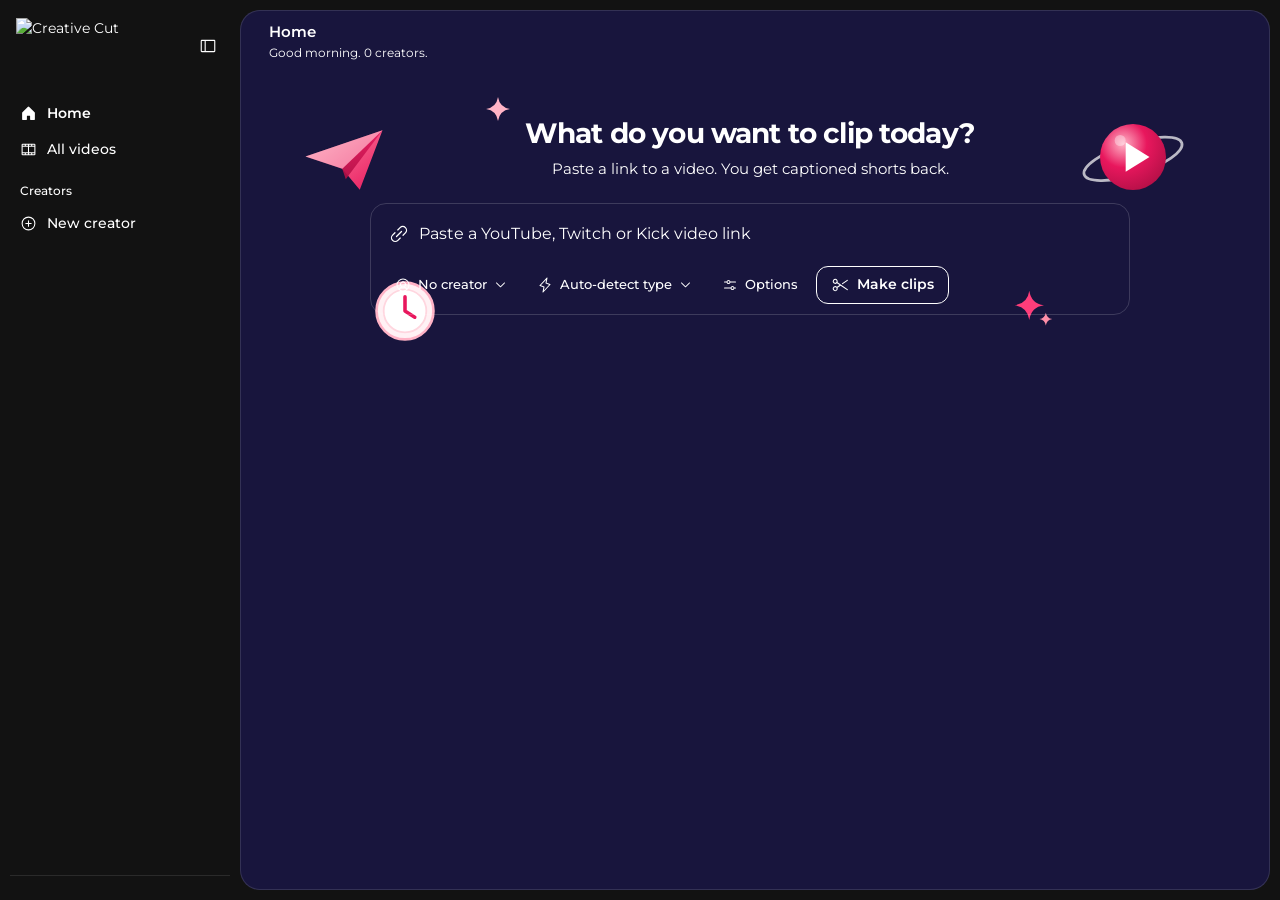
==== commit d91580dc: "Fixed the issues from landing theme" ====
--- a/web/index.html
+++ b/web/index.html
@@ -9,26 +9,28 @@
 <link rel="preconnect" href="https://fonts.googleapis.com">
 <link rel="preconnect" href="https://fonts.gstatic.com" crossorigin>
 <link href="https://fonts.googleapis.com/css2?family=Montserrat:wght@400;500;600;700;800&family=Archivo+Black&family=Anton&family=Poppins:wght@800&display=swap" rel="stylesheet">
+<link rel="stylesheet" href="/assets/theme.css">
 <style>
 :root{
-  --brand:#2563EB;--brand-press:#1D4FD8;--brand-ink:#0B1D4D;--on-brand:#FFFFFF;--grad:linear-gradient(135deg,#2563EB 0%,#59A4FF 100%);--glow:0 8px 24px rgba(37,99,235,.18);--card-line:#D6E6FB;--brand-soft:#EAF3FF;--brand-line:#CFE3FF;--brand-deep:#1E4FBF;
-  --frame:#EAF3FF;--frame-2:#DCEBFF;--frame-line:rgba(255,255,255,.08);--frame-text:#0B1D4D;--frame-dim:#6C82AB;
-  --bg:#FFFFFF;--muted:#F0F7FF;--line:#DCEBFF;--line-2:#C9DDF7;
-  --text:#0B1D4D;--dim:#52668F;--faint:#8A9BBD;
-  --good:#0F8A57;--good-soft:#E6F6EE;--bad:#D3343F;--bad-soft:#FDECEE;--live:#E5323F;
+  --brand:var(--c-brand);--brand-press:var(--c-brand-deep);--brand-ink:#FFFFFF;--on-brand:#FFFFFF;--grad:linear-gradient(135deg,var(--c-brand) 0%,var(--c-brand-hi) 100%);--glow:0 8px 24px rgba(var(--c-brand-rgb),.22);--card-line:rgba(255,255,255,.12);--brand-soft:rgba(var(--c-brand-rgb),.16);--brand-line:rgba(var(--c-brand-rgb),.5);--brand-deep:var(--c-brand-hi);
+  --panel:var(--c-surface);--panel-2:var(--c-surface-2);--ink-dark:var(--c-ink);
+  --frame:var(--c-bg);--frame-2:rgba(255,255,255,.06);--frame-line:rgba(255,255,255,.1);--frame-text:#FFFFFF;--frame-dim:var(--c-text-dim);
+  --bg:var(--c-surface-3);--muted:var(--c-surface-2);--line:rgba(255,255,255,.1);--line-2:rgba(255,255,255,.16);
+  --text:#FFFFFF;--dim:var(--c-text-dim);--faint:var(--c-text-faint);
+  --good:var(--c-good);--good-soft:rgba(57,217,138,.15);--bad:var(--c-bad);--bad-soft:rgba(255,90,106,.16);--live:var(--c-live);
   --r-lg:16px;--r:12px;--r-sm:8px;
-  color-scheme:light;
+  color-scheme:dark;
 }
 *{box-sizing:border-box}
 [hidden]{display:none!important}
 html,body{height:100%}
-body{margin:0;background:linear-gradient(160deg,#DCEBFF 0%,#F0F7FF 45%,#F8FBFF 100%) fixed;color:var(--text);font:14px/1.5 "Montserrat","Segoe UI",system-ui,sans-serif;-webkit-font-smoothing:antialiased;overflow:hidden}
+body{margin:0;background:radial-gradient(900px 520px at 50% -8%,rgba(var(--c-brand-rgb),.26),transparent 62%),linear-gradient(180deg,var(--c-bg) 0%,var(--c-bg-mid) 48%,var(--c-bg-end) 100%) fixed;color:var(--text);font:14px/1.5 "Montserrat","Segoe UI",system-ui,sans-serif;-webkit-font-smoothing:antialiased;overflow:hidden}
 h1,h2,h3,h4,p{margin:0}
 button,input,select,textarea{font:inherit;color:inherit}
 svg{width:18px;height:18px;flex:none;fill:currentColor}
 ::selection{background:var(--brand-line)}
 :focus-visible{outline:2px solid var(--brand);outline-offset:2px}
-::-webkit-scrollbar{width:10px;height:10px}::-webkit-scrollbar-thumb{background:#C9DDF7;border-radius:999px;border:3px solid #fff}
+::-webkit-scrollbar{width:10px;height:10px}::-webkit-scrollbar-thumb{background:var(--c-border);border-radius:999px;border:3px solid #fff}
 
 /* ---------- frame */
 .app{display:grid;grid-template-columns:240px minmax(0,1fr);height:100vh}
@@ -51,18 +53,18 @@
 .label{flex:1;min-width:0;overflow:hidden;text-overflow:ellipsis;white-space:nowrap}
 .count{font-size:11px;font-weight:600;padding:2px 8px;border-radius:999px;background:rgba(255,255,255,.1);color:var(--frame-text);white-space:nowrap}
 .nav-item.on .count{background:rgba(255,255,255,.25);color:var(--on-brand)}
-.avatar{width:26px;height:26px;border-radius:50%;background:rgba(37,99,235,.18);color:#8CBFFF;display:grid;place-items:center;font-size:11px;font-weight:700;flex:none;overflow:hidden}
+.avatar{width:26px;height:26px;border-radius:50%;background:rgba(var(--c-brand-rgb),.18);color:var(--c-tint-2);display:grid;place-items:center;font-size:11px;font-weight:700;flex:none;overflow:hidden}
 img.avatar{object-fit:cover;background:rgba(255,255,255,.08)}
 .tav{width:34px;height:34px;border-radius:50%;object-fit:cover;flex:none;background:var(--muted)}
 #title{display:flex;align-items:center;gap:10px}
 .chprev{display:flex;align-items:center;gap:12px;padding:10px 12px;border-radius:12px;background:var(--muted);animation:rise .25s ease both}
-.chprev img,.chprev .ph{width:44px;height:44px;border-radius:50%;object-fit:cover;flex:none;background:#E7F0FD}
+.chprev img,.chprev .ph{width:44px;height:44px;border-radius:50%;object-fit:cover;flex:none;background:var(--c-surface-2)}
 .chprev b{display:block;font-size:14px;color:var(--brand-ink)}
 .chprev span{font-size:12px;color:var(--faint)}
-.chprev.bad{background:#FDECEC;color:#A12A2A;font-size:13px}
+.chprev.bad{background:#3A1220;color:#FF8A94;font-size:13px}
 .chprev .sk{width:120px}
-.nav-item.on .avatar{background:#fff;color:var(--brand)}
-.nav-item.on img.avatar{background:#fff}
+.nav-item.on .avatar{background:var(--panel);color:var(--brand)}
+.nav-item.on img.avatar{background:var(--panel)}
 .live-dot{width:8px;height:8px;border-radius:50%;background:var(--live);animation:pulse 1.3s infinite;flex:none}
 .side-foot{display:flex;flex-direction:column;gap:2px;padding-top:12px;border-top:1px solid var(--frame-line)}
 .side-card{background:var(--frame-2);border-radius:var(--r);padding:12px 14px;margin-top:8px;font-size:12px;color:var(--frame-dim);display:flex;flex-direction:column;gap:7px}
@@ -71,7 +73,7 @@
 .plans-btn{margin-top:10px;width:100%;background:var(--grad);color:var(--on-brand);border:0}
 .scrim{display:none}
 
-main{background:rgba(255,255,255,.92);border:1px solid var(--card-line);box-shadow:var(--glow);margin:10px 10px 10px 0;border-radius:20px;height:calc(100vh - 20px);overflow-y:auto;min-width:0;scrollbar-gutter:stable}
+main{background:rgba(26,22,71,.82);border:1px solid var(--card-line);box-shadow:var(--glow);margin:10px 10px 10px 0;border-radius:20px;height:calc(100vh - 20px);overflow-y:auto;min-width:0;scrollbar-gutter:stable}
 .topbar{position:sticky;top:0;z-index:5;background:var(--bg);display:flex;flex-wrap:wrap;align-items:center;gap:12px;padding:10px 28px;min-height:54px;border-bottom:1px solid transparent;transition:border-color .2s ease}
 .topbar.stuck{border-color:var(--line)}
 #vbanner:empty{display:none}
@@ -81,16 +83,16 @@
 .upd .cmd{display:flex;gap:8px;align-items:center}
 .upd .cmd code{flex:1;min-width:0;overflow-wrap:anywhere;font-size:12px;background:var(--muted);border-radius:8px;padding:9px 11px}
 .upd h3{font-size:13px;font-weight:600;color:var(--brand-ink);margin:0}
-.vb{display:flex;align-items:center;gap:12px;margin:12px 28px 0;padding:12px 12px 12px 16px;border-radius:12px;background:#EAF3FF;color:#1E4FBF;font-size:14px;animation:rise .3s ease both}
+.vb{display:flex;align-items:center;gap:12px;margin:12px 28px 0;padding:12px 12px 12px 16px;border-radius:12px;background:var(--c-surface-2);color:var(--c-brand-hi);font-size:14px;animation:rise .3s ease both}
 .vb svg{width:18px;height:18px;flex:none;color:var(--brand-deep)}
 .vb span{flex:1;min-width:0}
-.vb b{color:#0B1D4D}
+.vb b{color:#FFFFFF}
 @media (max-width:640px){.vb{margin:10px 16px 0;flex-wrap:wrap}}
 .topbar .titles{flex:1;min-width:0}
 #tpic:empty{display:none}
 #tpic img,#tpic .avatar{width:42px;height:42px;border-radius:50%;object-fit:cover;display:block;font-size:15px}
 #tpic span.avatar{background:var(--brand-soft);color:var(--brand-deep);display:grid;place-items:center;font-weight:700}
-#tpic.live img,#tpic.live .avatar{padding:2px;background:#fff;border:2px solid #E5323F}
+#tpic.live img,#tpic.live .avatar{padding:2px;background:var(--panel);border:2px solid var(--c-live)}
 .topbar.tabbed{border-color:var(--line)}
 .topbar.tabbed .titles{flex:0 1 auto;max-width:34%}
 .topbar.tabbed #actions{margin-left:auto}
@@ -99,7 +101,7 @@
 @media (min-width:761px){.topbar.tabbed{position:sticky}.topbar.tabbed .utabs{position:absolute;left:50%;top:50%;transform:translate(-50%,-50%)}.topbar.tabbed .titles{max-width:calc(50% - 230px)}}
 @media (max-width:760px){.utabs{order:5;flex-basis:100%;margin:2px 0 0;position:relative}.topbar.tabbed .titles{max-width:none;flex:1}}
 .utabs .tabbtn{height:34px;padding:0 14px;border-radius:8px;background:transparent;color:var(--dim);font-size:13px;transition:background-color .18s ease,color .18s ease}
-.utabs .tabbtn:hover{background:#E3EEFF;color:var(--text)}
+.utabs .tabbtn:hover{background:var(--c-surface-2);color:var(--text)}
 .utabs .tabbtn::after{display:none}
 .utabs .tabbtn.on{background:transparent;color:var(--on-brand)}
 .utabs .tabbtn{position:relative;z-index:1}
@@ -108,43 +110,43 @@
 .utabs .tabbtn.on svg{color:var(--on-brand)}
 .utabs .tabbtn .n{background:var(--muted);color:var(--dim)}
 .utabs .tabbtn.on .n{background:rgba(255,255,255,.25);color:var(--on-brand)}
-.rdot{flex:none;width:9px;height:9px;border-radius:50%;background:#fff}
-.btn .rdot.on{background:#E5323F;animation:pulse 1.3s infinite}
+.rdot{flex:none;width:9px;height:9px;border-radius:50%;background:var(--panel)}
+.btn .rdot.on{background:var(--c-live);animation:pulse 1.3s infinite}
 /* live stream panel */
-.stream{display:grid;grid-template-columns:minmax(0,1.65fr) minmax(250px,1fr);gap:14px;background:#EEF5FF;border-radius:16px;padding:12px;margin-bottom:22px;color:#E4F0FF;animation:rise .3s ease both}
+.stream{display:grid;grid-template-columns:minmax(0,1.65fr) minmax(250px,1fr);gap:14px;background:var(--c-surface-2);border-radius:16px;padding:12px;margin-bottom:22px;color:var(--c-surface-2);animation:rise .3s ease both}
 .stream .player{position:relative;aspect-ratio:16/9;border-radius:10px;overflow:hidden;background:#000}
 .stream iframe{position:absolute;inset:0;width:100%;height:100%;border:0}
-.noembed{position:absolute;inset:0;display:flex;flex-direction:column;align-items:center;justify-content:center;gap:8px;padding:20px;text-align:center;background:#0A1530;color:#E4F0FF}
+.noembed{position:absolute;inset:0;display:flex;flex-direction:column;align-items:center;justify-content:center;gap:8px;padding:20px;text-align:center;background:#0A1530;color:var(--c-surface-2)}
 .noembed .logo{width:40px;height:40px;border-radius:10px;display:grid;place-items:center;margin-bottom:4px}
 .noembed .logo svg{width:22px;height:22px}
 .noembed b{font-size:15px;color:#fff}
-.noembed span{font-size:13px;color:#8FA6CF;max-width:380px}
+.noembed span{font-size:13px;color:var(--c-text-faint);max-width:380px}
 .noembed .btn{margin-top:6px}
 .sinfo{display:flex;flex-direction:column;gap:12px;padding:6px 6px 4px 2px;min-width:0}
 .sinfo .top{display:flex;align-items:center;gap:8px;flex-wrap:wrap}
 .sinfo .logo{flex:none;width:28px;height:28px;border-radius:8px;display:grid;place-items:center}
 .sinfo .logo svg{width:16px;height:16px}
-.sinfo .lv{display:inline-flex;align-items:center;gap:6px;font-size:12px;font-weight:600;background:#E5323F;color:#fff;padding:3px 10px;border-radius:999px}
-.sinfo .lv i{width:6px;height:6px;border-radius:50%;background:#fff;animation:pulse 1.3s infinite}
+.sinfo .lv{display:inline-flex;align-items:center;gap:6px;font-size:12px;font-weight:600;background:var(--c-live);color:#fff;padding:3px 10px;border-radius:999px}
+.sinfo .lv i{width:6px;height:6px;border-radius:50%;background:var(--panel);animation:pulse 1.3s infinite}
 .sinfo h3{font-size:16px;line-height:1.4;font-weight:600;color:#fff;display:-webkit-box;-webkit-line-clamp:3;-webkit-box-orient:vertical;overflow:hidden;overflow-wrap:anywhere}
-.sinfo .by{font-size:12px;color:#8FA6CF;margin-top:-6px}
+.sinfo .by{font-size:12px;color:var(--c-text-faint);margin-top:-6px}
 .sstats{display:grid;grid-template-columns:repeat(auto-fit,minmax(84px,1fr));gap:8px}
 .sstats div{background:rgba(255,255,255,.06);border-radius:10px;padding:10px 12px}
 .sstats b{display:block;font-size:17px;font-weight:700;color:#fff;letter-spacing:-.01em}
-.sstats span{font-size:11px;color:#8FA6CF}
+.sstats span{font-size:11px;color:var(--c-text-faint)}
 .sinfo .cta{margin-top:auto;display:flex;flex-direction:column;gap:8px}
 .sinfo .cta .btn{height:46px;width:100%;justify-content:center;font-size:15px}
-.sinfo .cta small{font-size:12px;color:#8FA6CF;text-align:center}
+.sinfo .cta small{font-size:12px;color:var(--c-text-faint);text-align:center}
 .splat{display:flex;gap:4px;margin-left:auto}
-.splat button{display:grid;place-items:center;width:30px;height:30px;border:0;border-radius:8px;background:rgba(255,255,255,.06);color:#8FA6CF;cursor:pointer;transition:background-color .15s ease}
+.splat button{display:grid;place-items:center;width:30px;height:30px;border:0;border-radius:8px;background:rgba(255,255,255,.06);color:var(--c-text-faint);cursor:pointer;transition:background-color .15s ease}
 .splat button:hover{background:rgba(255,255,255,.12)}
-.splat button.on{background:rgba(37,99,235,.22)}
+.splat button.on{background:rgba(var(--c-brand-rgb),.22)}
 .splat svg{width:15px;height:15px}
 @media (max-width:960px){.stream{grid-template-columns:1fr}}
 .sbadge{display:inline-flex;align-items:center;gap:6px;margin-top:3px;font-size:11px;font-weight:600;padding:2px 8px 2px 7px;border-radius:999px;background:var(--muted);color:var(--dim)}
 .sbadge i{width:6px;height:6px;border-radius:50%;background:currentColor}
-.sbadge.live{background:#FDECEC;color:#C53030}.sbadge.live i,.sbadge.rec i{animation:pulse 1.3s infinite}
-.sbadge.rec{background:#E5323F;color:#fff}
+.sbadge.live{background:#3A1220;color:#FF8A94}.sbadge.live i,.sbadge.rec i{animation:pulse 1.3s infinite}
+.sbadge.rec{background:var(--c-live);color:#fff}
 .sbadge svg{width:12px;height:12px}
 .sbadge{white-space:nowrap;max-width:100%}
 .topbar .titles{overflow:hidden}
@@ -153,9 +155,9 @@
 .ttabs .tabbtn{height:32px;padding:0 12px;border-radius:8px;font-size:13px;color:var(--dim)}
 .ttabs .tabbtn::after{display:none}
 .ttabs .tabbtn svg{width:16px;height:16px}
-.ttabs .tabbtn:hover{background:#E3EEFF;color:var(--text)}
+.ttabs .tabbtn:hover{background:var(--c-surface-2);color:var(--text)}
 .ttabs .tabbtn.on{background:var(--brand-soft);color:var(--brand-ink)}
-.ttabs .tabbtn.on .n{background:#fff}
+.ttabs .tabbtn.on .n{background:var(--panel)}
 #actions{display:flex;align-items:center;gap:10px;flex-wrap:wrap;justify-content:flex-end}
 #actions a.btn{text-decoration:none}
 @media (max-width:560px){#actions .btn .long{display:none}}
@@ -165,7 +167,7 @@
 .chan{display:flex;align-items:center;gap:12px;padding:10px 12px;border-radius:12px;background:var(--muted);min-height:64px}
 .chan .logo{flex:none;width:36px;height:36px;border-radius:10px;display:grid;place-items:center}
 .chan .logo svg{width:20px;height:20px}
-.chan .pic{flex:none;width:40px;height:40px;border-radius:50%;object-fit:cover;background:#E7F0FD}
+.chan .pic{flex:none;width:40px;height:40px;border-radius:50%;object-fit:cover;background:var(--c-surface-2)}
 .chan .who{flex:1;min-width:0}
 .chan .who b{display:block;font-size:14px;color:var(--brand-ink);white-space:nowrap;overflow:hidden;text-overflow:ellipsis}
 .chan .who span{font-size:12px;color:var(--faint)}
@@ -188,20 +190,20 @@
 .app.mini .label,.app.mini .count,.app.mini .nav h4,.app.mini .side-card,.app.mini .plans-btn{display:none}
 .app.mini .nav-item{justify-content:center;padding:0}
 .app.mini .nav-item .live-dot{position:absolute;margin:-20px -22px 0 0}
-.avatar.ring{border:2px solid #E5323F;padding:1px;background-clip:content-box}
+.avatar.ring{border:2px solid var(--c-live);padding:1px;background-clip:content-box}
 img.avatar.ring{background:transparent}
 .sb-tag{margin-left:auto;display:inline-flex;align-items:center;gap:5px;font-size:11px;font-weight:600;color:#FF8A8A;background:rgba(229,50,63,.16);padding:1px 7px 1px 6px;border-radius:5px}
 .sb-tag i{width:6px;height:6px;border-radius:50%;background:currentColor;animation:pulse 1.3s infinite}
-.sb-tag.rec{background:#E5323F;color:#fff}
-.nav-item.on .sb-tag{background:#E5323F;color:#fff}
+.sb-tag.rec{background:var(--c-live);color:#fff}
+.nav-item.on .sb-tag{background:var(--c-live);color:#fff}
 .app.mini .sb-tag{display:none}
 
 /* ---------- buttons */
-.btn{display:inline-flex;align-items:center;justify-content:center;gap:8px;height:38px;padding:0 14px;border-radius:var(--r);border:1px solid var(--line-2);background:#fff;color:var(--text);cursor:pointer;text-decoration:none;white-space:nowrap;font-weight:600}
+.btn{display:inline-flex;align-items:center;justify-content:center;gap:8px;height:38px;padding:0 14px;border-radius:var(--r);border:1px solid var(--line-2);background:var(--panel);color:var(--text);cursor:pointer;text-decoration:none;white-space:nowrap;font-weight:600}
 .btn:active{background:var(--muted)}
 .btn.primary{background:var(--grad);border-color:var(--brand);color:var(--on-brand)}
 .btn.primary:active{background:var(--brand-press);border-color:var(--brand-press)}
-.btn.dark{background:var(--brand-ink);border-color:var(--brand-ink);color:#fff}
+.btn.dark{background:var(--panel-2);border-color:var(--line-2);color:#fff}
 .btn.dark svg{color:var(--brand)}
 .btn.danger{background:var(--bad-soft);border-color:transparent;color:var(--bad)}
 .btn.ghost{background:transparent;border-color:transparent;color:var(--dim)}
@@ -212,26 +214,26 @@
 .btn:disabled{opacity:.45;cursor:default;pointer-events:none}
 
 /* ---------- fields */
-:where(input:not([type=checkbox],[type=radio],[type=file],[type=range]),select,textarea){width:100%;height:40px;padding:0 12px;background:#fff;border:1px solid var(--line-2);border-radius:var(--r-sm);min-width:0;outline:none;transition:border-color .15s ease}
+:where(input:not([type=checkbox],[type=radio],[type=file],[type=range]),select,textarea){width:100%;height:40px;padding:0 12px;background:var(--panel);border:1px solid var(--line-2);border-radius:var(--r-sm);min-width:0;outline:none;transition:border-color .15s ease}
 :where(textarea){height:auto;padding:10px 12px;resize:vertical}
-:where(input:not([type=checkbox],[type=radio],[type=file],[type=range]),select,textarea):hover{border-color:#B5CBEA}
-:where(input:not([type=checkbox],[type=radio],[type=file],[type=range]),select,textarea):focus{background:#fff;border-color:var(--brand)}
+:where(input:not([type=checkbox],[type=radio],[type=file],[type=range]),select,textarea):hover{border-color:var(--c-border-2)}
+:where(input:not([type=checkbox],[type=radio],[type=file],[type=range]),select,textarea):focus{background:var(--panel);border-color:var(--brand)}
 input:not([type=checkbox],[type=radio],[type=range]):focus-visible,select:focus-visible,textarea:focus-visible{outline:none}
 input::placeholder,textarea::placeholder{color:var(--faint)}
 label.f{display:flex;flex-direction:column;gap:7px;font-size:12px;color:var(--dim);font-weight:600}
 label.sw{display:flex;align-items:center;gap:12px;cursor:pointer;color:var(--text);font-weight:600}
-label.sw input{appearance:none;width:38px;height:22px;border-radius:999px;background:#C9DDF7;position:relative;cursor:pointer;flex:none;margin:0}
-label.sw input::after{content:"";position:absolute;top:3px;left:3px;width:16px;height:16px;border-radius:50%;background:#fff;transition:transform .15s}
+label.sw input{appearance:none;width:38px;height:22px;border-radius:999px;background:var(--c-border);position:relative;cursor:pointer;flex:none;margin:0}
+label.sw input::after{content:"";position:absolute;top:3px;left:3px;width:16px;height:16px;border-radius:50%;background:var(--panel);transition:transform .15s}
 label.sw input:checked{background:var(--brand)}label.sw input:checked::after{transform:translateX(16px)}
 label.sw small{display:block;color:var(--dim);font-size:12px;font-weight:400}
-label.ck{display:inline-flex;align-items:center;gap:8px;height:36px;padding:0 13px;border-radius:var(--r);cursor:pointer;background:#fff;border:1px solid var(--line-2);font-weight:500}
+label.ck{display:inline-flex;align-items:center;gap:8px;height:36px;padding:0 13px;border-radius:var(--r);cursor:pointer;background:var(--panel);border:1px solid var(--line-2);font-weight:500}
 label.ck:has(input:checked){background:var(--brand-soft);border-color:var(--brand-line);color:var(--brand-ink)}
 label.ck input{accent-color:var(--brand);margin:0}
 .fields{display:grid;grid-template-columns:repeat(auto-fit,minmax(210px,1fr));gap:18px}
 .span{grid-column:1/-1}
 
 /* ---------- surfaces */
-.card{background:#fff;border:1px solid var(--card-line);border-radius:16px;padding:22px;margin-bottom:16px;box-shadow:0 2px 14px rgba(37,99,235,.06)}
+.card{background:var(--panel);border:1px solid var(--card-line);border-radius:16px;padding:22px;margin-bottom:16px;box-shadow:0 2px 14px rgba(var(--c-brand-rgb),.06)}
 .card>h2,.card-head h2{font-size:15px;font-weight:600;color:var(--brand-ink)}
 .card>h2{margin-bottom:4px}
 .card>h2+.help{margin-bottom:18px}
@@ -276,8 +278,8 @@
 #view{position:relative;z-index:1}
 .hero h2{font-size:clamp(21px,5.2vw,28px);font-weight:700;letter-spacing:-.03em;color:var(--brand-ink);line-height:1.2;text-wrap:balance}
 .hero>p{color:var(--dim);margin:8px auto 22px;max-width:520px;font-size:15px}
-.composer{max-width:760px;margin:0 auto;background:#fff;border:1px solid var(--line-2);border-radius:var(--r-lg);text-align:left;transition:background-color .15s ease,border-color .15s ease}
-.composer:has(#url:focus){border-color:#8CBFFF}
+.composer{max-width:760px;margin:0 auto;background:var(--panel);border:1px solid var(--line-2);border-radius:var(--r-lg);text-align:left;transition:background-color .15s ease,border-color .15s ease}
+.composer:has(#url:focus){border-color:var(--c-tint-2)}
 .composer.compact{max-width:none;margin-bottom:28px;background:var(--muted)}
 .composer :focus-visible{outline:none}
 .composer-input{position:relative;display:flex;align-items:center}
@@ -286,9 +288,9 @@
 .composer-input input,.composer-input input:focus{height:60px;border:0;background:transparent;padding:0 18px 0 48px;font-size:16px;border-radius:var(--r-lg) var(--r-lg) 0 0}
 .composer-bar{display:flex;align-items:center;gap:6px;flex-wrap:wrap;padding:2px 10px 10px 12px}
 .chip{display:inline-flex;align-items:center;gap:7px;height:34px;padding:0 12px;border-radius:999px;border:0;background:var(--muted);color:var(--dim);font-weight:500;font-size:13px;cursor:pointer;white-space:nowrap;transition:background-color .15s ease,color .15s ease}
-.composer.compact .chip{background:#fff}
+.composer.compact .chip{background:var(--panel)}
 .chip svg{width:16px;height:16px}
-.chip:hover,.chip:focus-visible{background:#E3EEFF;color:var(--text)}
+.chip:hover,.chip:focus-visible{background:var(--c-surface-2);color:var(--text)}
 .chip.on,.pick.open .chip{background:var(--brand-soft);color:var(--brand-ink)}
 .hint{font-size:12px;color:var(--faint);margin-right:6px}
 .composer-bar{flex-wrap:nowrap}
@@ -305,30 +307,30 @@
 .att>div{min-height:0;overflow:hidden}
 .att-in{display:flex;flex-direction:column;gap:8px;padding:0 12px 8px}
 .lp{display:flex;align-items:center;gap:12px;padding:8px;border-radius:12px;background:var(--muted);animation:rise .28s ease both}
-.composer.compact .lp{background:#fff}
-.lp .th{position:relative;flex:none;width:112px;aspect-ratio:16/9;border-radius:8px;overflow:hidden;background:#0B1D4D}
+.composer.compact .lp{background:var(--panel)}
+.lp .th{position:relative;flex:none;width:112px;aspect-ratio:16/9;border-radius:8px;overflow:hidden;background:var(--panel-2)}
 .lp .th img{width:100%;height:100%;object-fit:cover;display:block}
 .lp .th .du{position:absolute;right:5px;bottom:5px;background:rgba(8,21,56,.82);color:#fff;font-size:11px;font-weight:600;padding:1px 6px;border-radius:6px}
 .lp .tx{min-width:0;flex:1}
 .lp .tx b{display:block;font-size:14px;font-weight:600;color:var(--brand-ink);white-space:nowrap;overflow:hidden;text-overflow:ellipsis}
 .lp .tx span{display:block;font-size:12px;color:var(--faint);margin-top:2px;white-space:nowrap;overflow:hidden;text-overflow:ellipsis}
-.lp .ok{flex:none;display:inline-flex;align-items:center;gap:6px;font-size:12px;font-weight:600;color:#1F7A4D;background:#E3F4EA;padding:4px 10px;border-radius:999px}
+.lp .ok{flex:none;display:inline-flex;align-items:center;gap:6px;font-size:12px;font-weight:600;color:#5BE3A0;background:#E3F4EA;padding:4px 10px;border-radius:999px}
 .lp .ok svg{width:14px;height:14px}
-.lp .ok.live{background:#E5323F;color:#fff}
-.lp .ok.live i{width:6px;height:6px;border-radius:50%;background:#fff;animation:pulse 1.3s infinite}
-.lp.bad{background:#FDECEC;color:#A12A2A;font-size:13px;padding:10px 12px}
+.lp .ok.live{background:var(--c-live);color:#fff}
+.lp .ok.live i{width:6px;height:6px;border-radius:50%;background:var(--panel);animation:pulse 1.3s infinite}
+.lp.bad{background:#3A1220;color:#FF8A94;font-size:13px;padding:10px 12px}
 .lp.bad>span{flex:1;min-width:0}
 .lp.bad b{display:block;font-weight:600;white-space:nowrap;overflow:hidden;text-overflow:ellipsis;color:#7A1F1F}
 .lp.wait .rm{margin-left:auto}
 .lp.bad svg{width:16px;height:16px;flex:none}
-.lp.wait .th,.sk{background:linear-gradient(90deg,#E7F0FD 0%,#F0F7FF 50%,#E7F0FD 100%);background-size:200% 100%;animation:shimmer 1.2s linear infinite}
+.lp.wait .th,.sk{background:linear-gradient(90deg,var(--c-surface-2) 0%,var(--c-surface-2) 50%,var(--c-surface-2) 100%);background-size:200% 100%;animation:shimmer 1.2s linear infinite}
 .sk{display:block;height:10px;border-radius:6px;margin:4px 0}
 .lp{position:relative;overflow:hidden}
 .lp .th video{width:100%;height:100%;object-fit:cover;display:block}
-.lp .tx em{font-style:normal;color:#A12A2A}
+.lp .tx em{font-style:normal;color:#FF8A94}
 .lp .ok.up{background:var(--brand-soft);color:var(--brand-ink);min-width:52px;justify-content:center}
 .lp .rm{flex:none;width:30px;height:30px;border-radius:8px;border:0;background:transparent;color:var(--faint);display:grid;place-items:center;cursor:pointer;transition:background-color .15s ease,color .15s ease}
-.lp .rm:hover,.lp .rm:focus-visible{background:#FDECEC;color:#C53030}
+.lp .rm:hover,.lp .rm:focus-visible{background:#3A1220;color:#FF8A94}
 .lp .rm svg{width:14px;height:14px}
 .lp .pbar{position:absolute;left:0;bottom:0;height:3px;background:var(--brand);transition:width .2s ease}
 .addrow{display:flex;align-items:center;gap:8px;width:100%;height:42px;padding:0 12px;border:0;border-radius:12px;background:transparent;color:var(--dim);font-size:13px;font-weight:600;cursor:pointer;transition:background-color .15s ease,color .15s ease;animation:rise .28s ease both}
@@ -336,11 +338,11 @@
 .addrow svg{width:16px;height:16px}
 .addrow span{margin-left:auto;font-weight:500;color:var(--faint);font-size:12px}
 @media (max-width:560px){.lp .th{width:88px}.lp .ok{display:none}}
-.btn.primary:disabled{background:#DCEBFF;color:#8FA6CF;cursor:not-allowed}
+.btn.primary:disabled{background:var(--c-border);color:var(--c-text-faint);cursor:not-allowed}
 @keyframes rise{from{opacity:0;transform:translateY(6px)}to{opacity:1;transform:none}}
 @keyframes shimmer{from{background-position:200% 0}to{background-position:-200% 0}}
 @keyframes spin{to{transform:rotate(360deg)}}
-.working{margin-left:auto;display:inline-flex;align-items:center;gap:6px;font-size:11px;font-weight:600;color:var(--brand);background:rgba(37,99,235,.14);padding:2px 8px 2px 6px;border-radius:999px}
+.working{margin-left:auto;display:inline-flex;align-items:center;gap:6px;font-size:11px;font-weight:600;color:var(--brand);background:rgba(var(--c-brand-rgb),.14);padding:2px 8px 2px 6px;border-radius:999px}
 .working i{width:10px;height:10px;border-radius:50%;border:2px solid currentColor;border-right-color:transparent;animation:spin .8s linear infinite}
 .nav-item.on .working{background:rgba(255,255,255,.25);color:var(--on-brand)}
 .app.mini .nav-item .working{display:none}
@@ -349,17 +351,17 @@
 .pick{position:relative}
 .pick .car{width:13px;height:13px;transition:transform .15s ease}
 .pick.open .car{transform:rotate(180deg)}
-.pick-menu{position:absolute;top:calc(100% + 6px);left:0;z-index:30;min-width:230px;max-height:280px;overflow:auto;background:#0B1D4D;border-radius:12px;padding:6px;
+.pick-menu{position:absolute;top:calc(100% + 6px);left:0;z-index:30;min-width:230px;max-height:280px;overflow:auto;background:var(--panel-2);border-radius:12px;padding:6px;
   opacity:0;visibility:hidden;transform:translateY(-6px);pointer-events:none;transition:opacity .18s ease,transform .18s ease,visibility .18s}
 .pick.open .pick-menu{opacity:1;visibility:visible;transform:none;pointer-events:auto}
-.pick-opt{display:flex;align-items:center;gap:10px;width:100%;padding:8px 10px;border:0;background:transparent;color:#C9DDF7;border-radius:8px;font-size:13px;font-weight:500;text-align:left;cursor:pointer;transition:background-color .15s ease,color .15s ease}
+.pick-opt{display:flex;align-items:center;gap:10px;width:100%;padding:8px 10px;border:0;background:transparent;color:var(--c-border);border-radius:8px;font-size:13px;font-weight:500;text-align:left;cursor:pointer;transition:background-color .15s ease,color .15s ease}
 .pick-opt:hover,.pick-opt:focus-visible{background:rgba(255,255,255,.08);color:#fff}
-.pick-new{display:flex;align-items:center;gap:10px;width:100%;margin-top:4px;padding:8px 10px;border:0;border-top:1px solid rgba(255,255,255,.08);border-radius:0 0 8px 8px;background:transparent;color:#8CBFFF;font-size:13px;font-weight:600;text-align:left;cursor:pointer;transition:background-color .15s ease,color .15s ease}
-.pick-new:hover,.pick-new:focus-visible{background:rgba(37,99,235,.14);color:#B8D6FF}
-.pick-new .av{background:rgba(37,99,235,.18)}
-.pick-empty{margin:6px 10px 4px;font-size:12px;line-height:1.45;color:#8FA6CF}
+.pick-new{display:flex;align-items:center;gap:10px;width:100%;margin-top:4px;padding:8px 10px;border:0;border-top:1px solid rgba(255,255,255,.08);border-radius:0 0 8px 8px;background:transparent;color:var(--c-tint-2);font-size:13px;font-weight:600;text-align:left;cursor:pointer;transition:background-color .15s ease,color .15s ease}
+.pick-new:hover,.pick-new:focus-visible{background:rgba(var(--c-brand-rgb),.14);color:var(--c-tint)}
+.pick-new .av{background:rgba(var(--c-brand-rgb),.18)}
+.pick-empty{margin:6px 10px 4px;font-size:12px;line-height:1.45;color:var(--c-text-faint)}
 img.av{object-fit:cover}
-.pick-opt .av,.pick-new .av{flex:none;width:24px;height:24px;border-radius:7px;display:grid;place-items:center;font-size:11px;font-weight:700;background:rgba(37,99,235,.18);color:#8CBFFF}
+.pick-opt .av,.pick-new .av{flex:none;width:24px;height:24px;border-radius:7px;display:grid;place-items:center;font-size:11px;font-weight:700;background:rgba(var(--c-brand-rgb),.18);color:var(--c-tint-2)}
 .pick-new .av svg,.pick-opt .av svg{width:14px;height:14px}
 .pick-opt .tick{margin-left:auto;width:15px;height:15px;color:var(--brand);visibility:hidden}
 .pick-opt[aria-selected=true] .tick{visibility:visible}
@@ -368,43 +370,43 @@
 /* options panel */
 .og{display:grid;grid-template-columns:repeat(2,minmax(0,1fr));gap:8px}
 .ob{background:var(--muted);border-radius:12px;padding:12px 14px 14px;min-width:0}
-.composer.compact .ob{background:#fff}
+.composer.compact .ob{background:var(--panel)}
 .ob.wide{grid-column:1/-1}
 .ot{font-size:12px;font-weight:600;color:var(--dim);margin-bottom:10px}
 .nsteps{display:grid;grid-template-columns:repeat(3,minmax(0,1fr));gap:8px}
-.nstep{display:flex;flex-direction:column;gap:6px;background:#fff;border-radius:10px;padding:10px 10px 8px}
+.nstep{display:flex;flex-direction:column;gap:6px;background:var(--panel);border-radius:10px;padding:10px 10px 8px}
 .composer.compact .nstep{background:var(--muted)}
 .nstep>span{font-size:12px;color:var(--faint)}
 .nstep .ctl{display:flex;align-items:center;gap:6px}
 .nstep .ctl button{flex:none;width:28px;height:28px;border-radius:8px;border:0;background:var(--muted);color:var(--text);display:grid;place-items:center;cursor:pointer;transition:background-color .15s ease,color .15s ease}
-.composer.compact .nstep .ctl button{background:#fff}
+.composer.compact .nstep .ctl button{background:var(--panel)}
 .nstep .ctl button:hover,.nstep .ctl button:focus-visible{background:var(--brand);color:#fff}
 .nstep .ctl button svg{width:14px;height:14px}
 .nstep input,.nstep input:focus{flex:1;min-width:0;height:30px;padding:0;border:0;background:transparent;text-align:center;font-size:20px;font-weight:700;color:var(--brand-ink);-moz-appearance:textfield}
 .nstep input::-webkit-inner-spin-button,.nstep input::-webkit-outer-spin-button,.range input::-webkit-inner-spin-button,.range input::-webkit-outer-spin-button{-webkit-appearance:none;margin:0}
 .nstep .ctl i{font-style:normal;font-size:12px;color:var(--faint);width:10px}
 .tiles3{display:grid;grid-template-columns:repeat(3,minmax(0,1fr));gap:8px}
-.tile-o{display:flex;flex-direction:column;gap:7px;padding:6px 6px 8px;border:0;border-radius:10px;background:#fff;color:var(--dim);font-size:12px;font-weight:600;cursor:pointer;text-align:center;transition:background-color .15s ease,color .15s ease}
+.tile-o{display:flex;flex-direction:column;gap:7px;padding:6px 6px 8px;border:0;border-radius:10px;background:var(--panel);color:var(--dim);font-size:12px;font-weight:600;cursor:pointer;text-align:center;transition:background-color .15s ease,color .15s ease}
 .composer.compact .tile-o{background:var(--muted)}
-.tile-o:hover,.tile-o:focus-visible{background:#E3EEFF;color:var(--text)}
+.tile-o:hover,.tile-o:focus-visible{background:var(--c-surface-2);color:var(--text)}
 .tile-o[aria-pressed=true]{background:var(--brand-soft);color:var(--brand-ink)}
-.cap-prev{height:54px;border-radius:7px;background:#EEF5FF;display:flex;align-items:center;justify-content:center;white-space:nowrap;overflow:hidden;font-size:14px;line-height:1;color:#fff;letter-spacing:0;-webkit-text-stroke:1px #000;paint-order:stroke fill}
+.cap-prev{height:54px;border-radius:7px;background:var(--c-surface-2);display:flex;align-items:center;justify-content:center;white-space:nowrap;overflow:hidden;font-size:14px;line-height:1;color:#fff;letter-spacing:0;-webkit-text-stroke:1px #000;paint-order:stroke fill}
 .cap-prev b{font-weight:inherit}
-.lay-prev{height:54px;border-radius:7px;background:#EEF5FF;display:grid;place-items:center}
+.lay-prev{height:54px;border-radius:7px;background:var(--c-surface-2);display:grid;place-items:center}
 .lay-prev .ph{position:relative;width:28px;height:48px;border-radius:4px;overflow:hidden;background:#1E3A8A}
-.lay-prev .ph::before{content:"";position:absolute;inset:0;background:linear-gradient(160deg,#1E4FBF,#0B1D4D);filter:blur(3px);opacity:.75}
-.lay-prev .ph i{position:absolute;left:0;right:0;top:50%;transform:translateY(-50%);height:16px;background:linear-gradient(135deg,#2563EB,#8CBFFF)}
+.lay-prev .ph::before{content:"";position:absolute;inset:0;background:linear-gradient(160deg,var(--c-brand-hi),#FFFFFF);filter:blur(3px);opacity:.75}
+.lay-prev .ph i{position:absolute;left:0;right:0;top:50%;transform:translateY(-50%);height:16px;background:linear-gradient(135deg,var(--c-brand),var(--c-tint-2))}
 .lay-prev.zoom .ph i{left:-6px;right:-6px;height:24px}
 .lay-prev.crop .ph i{left:0;right:0;top:0;height:100%;transform:none}
-.seg{display:flex;gap:4px;background:#fff;border-radius:10px;padding:4px}
+.seg{display:flex;gap:4px;background:var(--panel);border-radius:10px;padding:4px}
 .composer.compact .seg{background:var(--muted)}
 .seg button{flex:1;display:flex;flex-direction:column;align-items:center;gap:1px;padding:7px 6px;border:0;border-radius:7px;background:transparent;color:var(--dim);font-size:13px;font-weight:600;cursor:pointer;transition:background-color .15s ease,color .15s ease}
 .seg button small{font-size:11px;font-weight:500;color:var(--faint);transition:color .15s ease}
-.seg button:hover,.seg button:focus-visible{background:#E3EEFF;color:var(--text)}
+.seg button:hover,.seg button:focus-visible{background:var(--c-surface-2);color:var(--text)}
 .seg button[aria-pressed=true]{background:var(--brand-soft);color:var(--brand-ink)}
-.seg button[aria-pressed=true] small{color:#1E4FBF}
+.seg button[aria-pressed=true] small{color:var(--c-brand-hi)}
 .range{display:flex;align-items:center;gap:8px}
-.range label{flex:1;display:flex;align-items:center;gap:6px;background:#fff;border-radius:10px;padding:0 10px;height:44px;font-size:12px;color:var(--faint);min-width:0}
+.range label{flex:1;display:flex;align-items:center;gap:6px;background:var(--panel);border-radius:10px;padding:0 10px;height:44px;font-size:12px;color:var(--faint);min-width:0}
 .composer.compact .range label{background:var(--muted)}
 .range input,.range input:focus{flex:1;min-width:0;height:40px;border:0;background:transparent;padding:0;font-size:15px;font-weight:600;color:var(--brand-ink);-moz-appearance:textfield}
 .range>svg{width:14px;height:14px;color:var(--faint);flex:none}
@@ -412,7 +414,7 @@
 
 /* ---------- home blocks */
 .tiles{display:grid;grid-template-columns:repeat(4,minmax(0,1fr));gap:16px;margin-bottom:16px}
-.tile{background:#fff;border:1px solid var(--line);border-radius:var(--r);padding:16px 18px;display:flex;flex-direction:column}
+.tile{background:var(--panel);border:1px solid var(--line);border-radius:var(--r);padding:16px 18px;display:flex;flex-direction:column}
 .tile i{width:32px;height:32px;border-radius:var(--r-sm);background:var(--brand-soft);color:var(--brand-deep);display:grid;place-items:center;margin-bottom:14px}
 .tile i svg{width:18px;height:18px}
 .tile b{font-size:26px;font-weight:600;letter-spacing:-.03em;font-variant-numeric:tabular-nums;color:var(--brand-ink);line-height:1.1}
@@ -477,20 +479,20 @@
 .appsetup a{color:var(--brand-deep);font-weight:600}
 .appsetup a:hover{color:var(--brand-ink)}
 .appsetup .copyrow{display:flex;gap:8px;align-items:center}
-.appsetup .copyrow code{flex:1;min-width:0;overflow-wrap:anywhere;font-size:12px;background:#fff;border:1px solid var(--line-2);border-radius:8px;padding:8px 10px}
+.appsetup .copyrow code{flex:1;min-width:0;overflow-wrap:anywhere;font-size:12px;background:var(--panel);border:1px solid var(--line-2);border-radius:8px;padding:8px 10px}
 .appsetup .warnline{font-size:12px;color:var(--brand-deep)}
 .appact{display:flex;gap:6px;align-items:center;flex-wrap:wrap;justify-content:flex-end}
 .applist{display:flex;flex-direction:column;gap:6px;margin-top:10px}
 .applist div{display:flex;align-items:center;gap:8px;flex-wrap:wrap}
 .applist .btn{margin-left:auto}
 @media (max-width:860px){.set-layout{grid-template-columns:1fr;gap:16px}.set-nav{position:static;flex-direction:row;overflow-x:auto}.set-link small{display:none}.set-link{flex:none}.kv div{grid-template-columns:1fr;gap:2px}}
-.savebar{position:sticky;bottom:16px;z-index:4;display:flex;align-items:center;gap:10px;padding:10px 10px 10px 16px;margin-top:8px;border-radius:14px;background:var(--brand-ink);color:#FFFFFF;opacity:0;transform:translateY(12px);pointer-events:none;transition:opacity .2s ease,transform .2s ease}
+.savebar{position:sticky;bottom:16px;z-index:4;display:flex;align-items:center;gap:10px;padding:10px 10px 10px 16px;margin-top:8px;border-radius:14px;background:var(--panel-2);border:1px solid var(--brand-line);color:#FFFFFF;opacity:0;transform:translateY(12px);pointer-events:none;transition:opacity .2s ease,transform .2s ease}
 .savebar.on{opacity:1;transform:none;pointer-events:auto}
 .savebar>span{flex:1;display:flex;align-items:center;gap:8px;font-size:14px;font-weight:500}
 .savebar>span svg{width:16px;height:16px;color:var(--brand)}
-.savebar .btn.ghost{color:#C9DDF7;background:transparent;border-color:transparent}
+.savebar .btn.ghost{color:var(--c-border);background:transparent;border-color:transparent}
 .savebar .btn.ghost:hover{background:rgba(255,255,255,.08)}
-.step .n{width:26px;height:26px;border-radius:999px;border:1px solid var(--line-2);background:#fff;display:grid;place-items:center;font-size:12px;font-weight:600;flex:none;color:var(--brand-ink)}
+.step .n{width:26px;height:26px;border-radius:999px;border:1px solid var(--line-2);background:var(--panel);display:grid;place-items:center;font-size:12px;font-weight:600;flex:none;color:var(--brand-ink)}
 .step b{display:block;font-weight:600;color:var(--text)}
 .step .d{font-size:12px;color:var(--dim)}
 .step>svg{color:var(--faint);margin-left:auto}
@@ -510,16 +512,16 @@
 .bar i{display:block;height:100%;background:var(--brand);border-radius:999px;transition:width .8s ease}
 .err{color:var(--bad);font-size:13px;overflow-wrap:anywhere;margin:6px 0}
 .grid{display:grid;grid-template-columns:repeat(auto-fill,minmax(200px,1fr));gap:16px}
-.clip{background:#fff;border:1px solid var(--line);border-radius:var(--r);overflow:hidden;display:flex;flex-direction:column}
-.shot{position:relative;aspect-ratio:9/16;background:#081538;border:0;padding:0;cursor:pointer;display:block;width:100%;overflow:hidden}
+.clip{background:var(--panel);border:1px solid var(--line);border-radius:var(--r);overflow:hidden;display:flex;flex-direction:column}
+.shot{position:relative;aspect-ratio:9/16;background:var(--c-bg);border:0;padding:0;cursor:pointer;display:block;width:100%;overflow:hidden}
 .shot img{width:100%;height:100%;object-fit:cover;display:block}
 .shot .veil{position:absolute;left:10px;bottom:10px}
 .veil span{width:34px;height:34px;border-radius:50%;background:var(--brand);display:grid;place-items:center;color:var(--on-brand)}
 .veil svg{width:15px;height:15px;margin-left:2px}
-.badge{position:absolute;top:10px;font-size:12px;font-weight:600;padding:2px 8px;border-radius:var(--r-sm);background:#fff;color:var(--brand-ink)}
+.badge{position:absolute;top:10px;font-size:12px;font-weight:600;padding:2px 8px;border-radius:var(--r-sm);background:var(--panel);color:var(--brand-ink)}
 .badge.l{left:10px}.badge.r{right:10px}
-.badge.s-hi{background:var(--brand);color:var(--on-brand)}.badge.s-mid{background:#CFE3FF;color:var(--brand-ink)}
-.making{position:absolute;inset:0;display:grid;place-items:center;text-align:center;padding:14px;color:var(--dim);font-size:13px;font-weight:500;background:linear-gradient(110deg,#EEF5FF 30%,#F8FBFF 50%,#EEF5FF 70%);background-size:220% 100%;animation:shim 1.6s linear infinite}
+.badge.s-hi{background:var(--brand);color:var(--on-brand)}.badge.s-mid{background:var(--c-border);color:var(--brand-ink)}
+.making{position:absolute;inset:0;display:grid;place-items:center;text-align:center;padding:14px;color:var(--dim);font-size:13px;font-weight:500;background:linear-gradient(110deg,var(--c-surface-2) 30%,var(--c-surface) 50%,var(--c-surface-2) 70%);background-size:220% 100%;animation:shim 1.6s linear infinite}
 @keyframes shim{to{background-position:-220% 0}}
 .clip-body{padding:12px 14px;display:flex;flex-direction:column;gap:5px;flex:1}
 .hook{font-weight:600;font-size:13px;color:var(--brand-ink)}
@@ -529,13 +531,13 @@
 .selck input{width:16px;height:16px;accent-color:var(--brand);cursor:pointer;margin:0}
 .clip.picked{border-color:var(--brand)}
 #selbar{position:fixed;left:50%;bottom:18px;transform:translateX(-50%);z-index:60;display:none;align-items:center;gap:8px;flex-wrap:wrap;justify-content:center;
-  max-width:calc(100vw - 24px);padding:10px 12px 10px 18px;border-radius:14px;background:#0B1D4D;color:#EAF3FF;font-size:14px;border:1px solid rgba(89,164,255,.25)}
+  max-width:calc(100vw - 24px);padding:10px 12px 10px 18px;border-radius:14px;background:var(--panel-2);color:#FFFFFF;font-size:14px;border:1px solid var(--brand-line)}
 #selbar.on{display:flex}
 #selbar b{font-weight:700;margin-right:6px}
-#selbar .btn{background:transparent;color:#EAF3FF;border-color:rgba(255,255,255,.25)}
+#selbar .btn{background:transparent;color:var(--c-surface-2);border-color:rgba(255,255,255,.25)}
 #selbar .btn:hover{background:rgba(255,255,255,.1)}
 #selbar .btn.primary{background:var(--brand);color:#fff;border-color:var(--brand)}
-#selbar .btn.primary:hover{background:#59A4FF}
+#selbar .btn.primary:hover{background:var(--c-brand-hi)}
 #selbar .btn.danger{color:#FF9A8F;border-color:rgba(255,154,143,.45)}
 #selbar .btn.danger:hover{background:rgba(255,154,143,.14)}
 .danger-card{border-color:#F3C9C4}
@@ -543,7 +545,7 @@
 .clip-foot{display:flex;gap:4px;align-items:center;margin-top:auto;padding-top:8px}
 
 /* ---------- live */
-.livecard{background:#fff;border:1px solid #F4C9CD;border-radius:var(--r);padding:20px;margin-bottom:28px}
+.livecard{background:var(--panel);border:1px solid #5A2230;border-radius:var(--r);padding:20px;margin-bottom:28px}
 .lc-head{display:flex;gap:16px;align-items:flex-start;justify-content:space-between}
 .lc-title{flex:1;min-width:0}
 .lc-title h3{margin-top:8px;font-size:16px;line-height:1.4;color:var(--brand-ink);display:-webkit-box;-webkit-line-clamp:2;-webkit-box-orient:vertical;overflow:hidden;overflow-wrap:anywhere}
@@ -556,8 +558,8 @@
 .evbtn:hover,.evpick.open .evbtn{color:var(--brand)}
 .evbtn .car{width:14px;height:14px;color:var(--faint)}
 .evpick .pick-menu{min-width:240px}
-.pick-opt .ph{font-size:11px;color:#7E93BA;margin-left:6px}
-.stat .evpick .pick-opt .pl{font-size:13px;color:inherit}.stat .evpick .pick-opt .ph{font-size:11px;color:#7E93BA}.stat .evpick .evbtn .pv{font-size:20px;color:inherit}
+.pick-opt .ph{font-size:11px;color:var(--c-text-faint);margin-left:6px}
+.stat .evpick .pick-opt .pl{font-size:13px;color:inherit}.stat .evpick .pick-opt .ph{font-size:11px;color:var(--c-text-faint)}.stat .evpick .evbtn .pv{font-size:20px;color:inherit}
 .autonote{font-size:12px;color:var(--faint);margin:-8px 0 14px}.stat span{font-size:12px;color:var(--dim)}
 .meters{display:grid;grid-template-columns:repeat(auto-fit,minmax(240px,1fr));gap:12px}
 .meter{background:var(--muted);border-radius:var(--r);padding:12px 14px}
@@ -581,7 +583,7 @@
 
 /* ---------- plans */
 .plans{display:grid;grid-template-columns:repeat(auto-fit,minmax(200px,1fr));gap:12px}
-.plan{position:relative;display:flex;flex-direction:column;gap:4px;padding:18px;border-radius:var(--r);background:#fff;border:1px solid var(--line-2);cursor:pointer;font-size:13px;color:var(--dim)}
+.plan{position:relative;display:flex;flex-direction:column;gap:4px;padding:18px;border-radius:var(--r);background:var(--panel);border:1px solid var(--line-2);cursor:pointer;font-size:13px;color:var(--dim)}
 .plan b{font-size:16px;font-weight:600;color:var(--brand-ink);margin-bottom:6px;display:flex;align-items:center;gap:8px}
 .plan b svg{color:var(--brand)}
 .plan em{position:absolute;top:16px;right:16px;font-style:normal;font-size:11px;font-weight:600;background:var(--brand-ink);color:var(--brand);padding:2px 8px;border-radius:999px}
@@ -590,13 +592,13 @@
 .plan:has(input:focus-visible){outline:2px solid var(--brand);outline-offset:2px}
 
 /* ---------- dialogs + toasts */
-dialog{border:1px solid var(--line);background:#fff;color:var(--text);border-radius:var(--r-lg);padding:0;max-width:calc(100vw - 32px)}
+dialog{border:1px solid var(--line);background:var(--panel);color:var(--text);border-radius:var(--r-lg);padding:0;max-width:calc(100vw - 32px)}
 dialog::backdrop{background:rgba(8,21,56,.42);animation:fadein .16s ease}
 .dlg{padding:24px;width:450px;max-width:100%;display:flex;flex-direction:column;gap:14px}
 .dlg h2{font-size:18px;font-weight:600;color:var(--brand-ink)}
 .dlg-foot{display:flex;justify-content:flex-end;gap:8px;margin-top:4px}
 .editor{display:grid;grid-template-columns:minmax(240px,340px) minmax(300px,450px);max-height:calc(100vh - 48px)}
-.editor .stage{background:#081538;display:grid;place-items:center;position:relative;min-height:320px}
+.editor .stage{background:var(--c-bg);display:grid;place-items:center;position:relative;min-height:320px}
 .editor video,.editor .stage img{width:100%;max-height:calc(100vh - 48px);aspect-ratio:9/16;object-fit:contain;display:block}
 .editor .panel{padding:22px;overflow:auto;display:flex;flex-direction:column;gap:14px}
 .editor h3{font-size:13px;font-weight:600;color:var(--dim);margin-top:6px}
@@ -609,13 +611,13 @@
 .toast .rep:hover{background:rgba(255,255,255,.18)}
 .err .rep{margin-left:8px;border:0;background:transparent;color:inherit;font:inherit;font-weight:600;text-decoration:underline;cursor:pointer;padding:0}
 
-.ntoast{display:flex;gap:12px;align-items:flex-start;width:340px;max-width:calc(100vw - 40px);padding:12px 12px 12px 12px;border-radius:12px;background:#fff;border:1px solid var(--line);color:var(--text);cursor:pointer;text-align:left;
+.ntoast{display:flex;gap:12px;align-items:flex-start;width:340px;max-width:calc(100vw - 40px);padding:12px 12px 12px 12px;border-radius:12px;background:var(--panel);border:1px solid var(--line);color:var(--text);cursor:pointer;text-align:left;
   animation:ntin .35s cubic-bezier(.2,.8,.2,1) both;transition:background-color .15s ease}
-.ntoast:hover{background:#F8FBFF}
+.ntoast:hover{background:var(--c-surface)}
 .ntoast.out{animation:ntout .25s ease forwards}
 .ntoast i{flex:none;width:34px;height:34px;border-radius:9px;display:grid;place-items:center;background:var(--brand-soft);color:var(--brand-deep)}
 .ntoast i svg{width:17px;height:17px}
-.ntoast.k-expiry i{background:#E3EEFF;color:#1E4FBF}.ntoast.k-post i{background:#FDECEC;color:#C53030}.ntoast.k-live i{background:#FDECEC;color:#E5323F}.ntoast.k-clips i{background:#E9F6EE;color:#1F7A4D}
+.ntoast.k-expiry i{background:var(--c-surface-2);color:var(--c-brand-hi)}.ntoast.k-post i{background:#3A1220;color:#FF8A94}.ntoast.k-live i{background:#3A1220;color:var(--c-live)}.ntoast.k-clips i{background:#153A2C;color:#5BE3A0}
 .ntoast .tx{flex:1;min-width:0}
 .ntoast b{display:block;font-size:13px;font-weight:600;color:var(--brand-ink);line-height:1.35}
 .ntoast span{display:block;font-size:12px;color:var(--dim);margin-top:2px;overflow-wrap:anywhere}
@@ -631,8 +633,8 @@
 .me-btn{flex:1;min-width:0;display:flex;align-items:center;gap:9px;padding:4px;margin:-4px;border:0;border-radius:7px;background:transparent;color:inherit;text-align:left;cursor:pointer;transition:background-color .15s ease}
 .me-btn:hover,.me-btn[aria-expanded=true]{background:var(--frame-2)}
 .bell{position:relative}
-.bell .dotn{position:absolute;top:2px;right:1px;min-width:17px;height:17px;padding:0 4px;border-radius:999px;background:#E5323F;color:#fff;font-size:10px;font-weight:700;display:grid;place-items:center;border:2px solid var(--frame)}
-.pop{position:fixed;z-index:60;left:248px;bottom:12px;width:360px;max-width:calc(100vw - 24px);max-height:min(520px,calc(100vh - 100px));display:flex;flex-direction:column;background:#fff;border:1px solid var(--line);border-radius:14px;overflow:hidden;
+.bell .dotn{position:absolute;top:2px;right:1px;min-width:17px;height:17px;padding:0 4px;border-radius:999px;background:var(--c-live);color:#fff;font-size:10px;font-weight:700;display:grid;place-items:center;border:2px solid var(--frame)}
+.pop{position:fixed;z-index:60;left:248px;bottom:12px;width:360px;max-width:calc(100vw - 24px);max-height:min(520px,calc(100vh - 100px));display:flex;flex-direction:column;background:var(--panel);border:1px solid var(--line);border-radius:14px;overflow:hidden;
   opacity:0;transform:translateY(8px);transition:opacity .18s ease,transform .18s ease}
 .pop.open{opacity:1;transform:none}
 @media (max-width:900px){.pop{left:12px!important;bottom:74px!important;z-index:80}}
@@ -645,7 +647,7 @@
 .nt:hover{background:var(--muted)}
 .nt i{flex:none;width:32px;height:32px;border-radius:9px;display:grid;place-items:center;background:var(--brand-soft);color:var(--brand-deep)}
 .nt i svg{width:16px;height:16px}
-.nt.k-expiry i{background:#E3EEFF;color:#1E4FBF}.nt.k-post i,.nt.k-fail i{background:#FDECEC;color:#C53030}.nt.k-live i{background:#FDECEC;color:#E5323F}.nt.k-clips i{background:#E9F6EE;color:#1F7A4D}
+.nt.k-expiry i{background:var(--c-surface-2);color:var(--c-brand-hi)}.nt.k-post i,.nt.k-fail i{background:#3A1220;color:#FF8A94}.nt.k-live i{background:#3A1220;color:var(--c-live)}.nt.k-clips i{background:#153A2C;color:#5BE3A0}
 .nt .tx{flex:1;min-width:0}
 .nt b{display:block;font-size:13px;font-weight:600;color:var(--brand-ink);line-height:1.35}
 .nt span{display:block;font-size:12px;color:var(--dim);margin-top:2px;overflow-wrap:anywhere}
@@ -659,7 +661,7 @@
 .pop.menu button svg{width:16px;height:16px;color:var(--dim)}
 .pop.menu .who2{padding:8px 10px 10px;border-bottom:1px solid var(--line);margin-bottom:4px}
 .pop.menu .who2 b{display:block;font-size:13px;color:var(--brand-ink)}.pop.menu .who2 span{font-size:12px;color:var(--faint);overflow-wrap:anywhere}
-.pop.menu .danger{color:#C53030}.pop.menu .danger svg{color:#C53030}
+.pop.menu .danger{color:#FF8A94}.pop.menu .danger svg{color:#FF8A94}
 .me .who{flex:1;min-width:0;display:flex;flex-direction:column;line-height:1.3}
 .me .who b{font-size:13px;font-weight:600;overflow:hidden;text-overflow:ellipsis;white-space:nowrap}
 .me .who span{font-size:12px;color:var(--frame-dim);overflow:hidden;text-overflow:ellipsis;white-space:nowrap}
@@ -669,12 +671,12 @@
 .store{margin-top:6px;padding:9px 10px;border-radius:8px;background:var(--frame-2)}
 .store-t{display:flex;justify-content:space-between;align-items:baseline;gap:8px;font-size:12px;color:var(--frame-dim);margin-bottom:6px}
 .store-t b{font-weight:600;color:var(--frame-text);font-size:12px}
-.store i{display:block;height:6px;border-radius:99px;background:rgba(37,99,235,.14);overflow:hidden}
+.store i{display:block;height:6px;border-radius:99px;background:rgba(var(--c-brand-rgb),.14);overflow:hidden}
 .store u{display:block;height:100%;border-radius:99px;background:var(--grad);transition:width .4s ease}
 .store.full u{background:var(--live)}
 .app.mini .store{display:none}
 .ai-card{display:flex;align-items:center;gap:10px;width:100%;margin-top:6px;padding:8px;border-radius:8px;background:var(--frame-2);border:1px solid transparent;color:var(--frame-text);cursor:pointer;text-align:left}
-.ai-card .ai-ic{flex:none;width:30px;height:30px;border-radius:7px;display:grid;place-items:center;background:rgba(37,99,235,.16);color:var(--brand)}
+.ai-card .ai-ic{flex:none;width:30px;height:30px;border-radius:7px;display:grid;place-items:center;background:rgba(var(--c-brand-rgb),.16);color:var(--brand)}
 .ai-card .ai-ic svg{width:18px;height:18px}
 .ai-card .ai-tx{flex:1;min-width:0;display:flex;flex-direction:column;line-height:1.25}
 .ai-card small{font-size:12px;color:var(--frame-dim);font-weight:500}
@@ -682,7 +684,7 @@
 .ai-card .ai-n{font-size:12px;color:var(--frame-dim);white-space:nowrap;font-variant-numeric:tabular-nums}
 .app.mini .ai-card{justify-content:center;padding:6px 0;background:transparent;border-color:transparent}
 .app.mini .ai-card .ai-tx,.app.mini .ai-card .ai-n{display:none}
-.ai-home{display:flex;flex-direction:column;background:#fff;color:var(--text);border-color:var(--line)}
+.ai-home{display:flex;flex-direction:column;background:var(--panel);color:var(--text);border-color:var(--line)}
 .ai-home h2{font-size:13px;font-weight:500;color:var(--dim);margin-bottom:6px}
 .ai-big{font-size:28px;font-weight:600;letter-spacing:-.02em;color:var(--brand-ink);line-height:1.15;overflow-wrap:anywhere}
 .ai-sub{font-size:12px;color:var(--faint);margin:4px 0 14px;overflow-wrap:anywhere}
@@ -697,8 +699,8 @@
 .stack{display:flex;flex-direction:column;gap:16px}
 input[type=range]{-webkit-appearance:none;appearance:none;width:100%;height:6px;border-radius:999px;margin:8px 0 6px;cursor:pointer;
   background:linear-gradient(90deg,var(--brand) 0 var(--p,5%),var(--line) var(--p,5%) 100%)}
-input[type=range]::-webkit-slider-thumb{-webkit-appearance:none;width:22px;height:22px;border-radius:50%;background:#fff;border:6px solid var(--brand)}
-input[type=range]::-moz-range-thumb{width:12px;height:12px;border-radius:50%;background:#fff;border:6px solid var(--brand)}
+input[type=range]::-webkit-slider-thumb{-webkit-appearance:none;width:22px;height:22px;border-radius:50%;background:var(--panel);border:6px solid var(--brand)}
+input[type=range]::-moz-range-thumb{width:12px;height:12px;border-radius:50%;background:var(--panel);border:6px solid var(--brand)}
 .note{display:flex;gap:10px;align-items:flex-start;padding:12px 14px;border-radius:var(--r);background:var(--muted);color:var(--dim);font-size:13px;margin-top:14px}
 .note svg{color:var(--brand-deep);margin-top:1px}
 .split{display:grid;grid-template-columns:1fr 1fr;gap:16px}
@@ -714,27 +716,27 @@
 
 /* ---------- motion and hover: colour only, never size */
 .btn,.nav-item,.chip,.step,.tabbtn,.icon-btn,label.ck,.clip,a.lnk,.ai-card,.veil span,td,label.sw input{transition:background-color .15s ease,border-color .15s ease,color .15s ease}
-.btn:hover{background:var(--muted);border-color:#B5CBEA}
-.btn.primary:hover{background:#59A4FF;border-color:#59A4FF}
-.btn.dark:hover{background:#0B1D4D;border-color:#0B1D4D}
-.btn.danger:hover{background:#FADDE0}
+.btn:hover{background:var(--muted);border-color:var(--c-border-2)}
+.btn.primary:hover{background:var(--c-brand-hi);border-color:var(--c-brand-hi)}
+.btn.dark:hover{background:var(--panel);border-color:var(--brand)}
+.btn.danger:hover{background:#3A1220}
 .btn.ghost:hover{background:var(--muted);border-color:transparent;color:var(--text)}
 
 .nav-item:hover{background:var(--frame-2)}
-.nav-item.on:hover{background:#59A4FF}
+.nav-item.on:hover{background:var(--c-brand-hi)}
 .icon-btn:hover{background:var(--muted);color:var(--text)}
 .side .icon-btn:hover{background:var(--frame-2);color:var(--frame-text)}
 .chip:hover{background:var(--muted);color:var(--text)}
-.chip.on:hover,.pick.open .chip:hover{background:#CFE3FF;color:var(--brand-ink)}
-.step:hover{background:#E3EEFF}
+.chip.on:hover,.pick.open .chip:hover{background:var(--c-border);color:var(--brand-ink)}
+.step:hover{background:var(--c-surface-2)}
 .tabbtn:hover{color:var(--brand-ink);background:var(--muted)}
-label.ck:hover{border-color:#B5CBEA}
+label.ck:hover{border-color:var(--c-border-2)}
 .clip:hover{border-color:var(--line-2)}
-.shot:hover .veil span{background:#59A4FF}
+.shot:hover .veil span{background:var(--c-brand-hi)}
 a.lnk:hover{color:var(--brand-deep)}
-tr:hover>td{background:#F8FBFF}
+tr:hover>td{background:var(--c-surface)}
 .ai-card:hover{background:#12307A}
-.ai-card.on{border-color:rgba(37,99,235,.5)}
+.ai-card.on{border-color:rgba(var(--c-brand-rgb),.5)}
 .app.mini .ai-card:hover{background:var(--frame-2)}
 dialog[open]{animation:fadein .16s ease}
 @keyframes fadein{from{opacity:0}}
@@ -762,15 +764,15 @@
 .tr-block{position:absolute;inset:0}
 .tr-dim{position:absolute;inset:0;background:rgba(20,14,11,.64);opacity:0;transition:opacity .3s ease}
 .tr-ring{position:absolute;left:0;top:0;border:2px solid var(--brand);border-radius:14px;pointer-events:none;opacity:0;transition:opacity .25s ease}
-.tr-card{position:absolute;left:0;top:0;width:400px;max-width:calc(100vw - 24px);background:#fff;border-radius:var(--r-lg);overflow:hidden;opacity:0;
+.tr-card{position:absolute;left:0;top:0;width:400px;max-width:calc(100vw - 24px);background:var(--panel);border-radius:var(--r-lg);overflow:hidden;opacity:0;
   transition:transform .5s cubic-bezier(.22,.8,.24,1),opacity .3s ease;will-change:transform}
 #tour.on .tr-dim,#tour.on .tr-card,.tr-ring.on{opacity:1}
 .tr-art{background:var(--brand-soft);margin:8px 8px 0;border-radius:var(--r);height:132px;display:grid;place-items:center;overflow:hidden}
 .tr-chips{display:flex;flex-wrap:wrap;justify-content:center;gap:8px;padding:0 46px}
-.tr-chip{display:inline-flex;align-items:center;gap:7px;height:34px;padding:0 13px;border-radius:10px;background:#fff;color:var(--brand-ink);font-size:13px;font-weight:600;white-space:nowrap}
+.tr-chip{display:inline-flex;align-items:center;gap:7px;height:34px;padding:0 13px;border-radius:10px;background:var(--panel);color:var(--brand-ink);font-size:13px;font-weight:600;white-space:nowrap}
 .tr-chip svg{width:16px;height:16px;color:var(--brand-deep)}
 .tr-chip.on{background:var(--brand)}.tr-chip.on svg{color:var(--brand-ink)}
-.tr-x{position:absolute;top:16px;right:16px;width:32px;height:32px;border-radius:50%;border:0;background:#fff;color:var(--brand-ink);display:grid;place-items:center;cursor:pointer;transition:background-color .15s ease}
+.tr-x{position:absolute;top:16px;right:16px;width:32px;height:32px;border-radius:50%;border:0;background:var(--panel);color:var(--brand-ink);display:grid;place-items:center;cursor:pointer;transition:background-color .15s ease}
 .tr-x:hover{background:var(--brand-line)}
 .tr-x svg{width:14px;height:14px}
 .tr-body{padding:18px 22px 2px}
@@ -785,7 +787,7 @@
 .tr-grow{flex:1}
 .tr-back{width:40px;height:40px;border-radius:var(--r);border:0;background:var(--muted);color:var(--brand-ink);display:grid;place-items:center;cursor:pointer;flex:none;transition:background-color .15s ease,opacity .2s ease}
 .tr-back svg{transform:rotate(180deg)}
-.tr-back:hover{background:#E3EEFF}
+.tr-back:hover{background:var(--c-surface-2)}
 .tr-back[disabled]{opacity:0;pointer-events:none}
 .tr-foot .btn{height:40px;padding:0 16px}
 @keyframes tr-in{from{opacity:0;transform:translateY(6px)}}
@@ -821,7 +823,7 @@
 <body>
 <div class="app" id="app">
   <aside class="side" aria-label="Sidebar">
-    <div class="side-head"><img class="logo" src="/brand/logo.svg" alt="Creative Cut"><img class="mark" src="/brand/favicon.svg" alt="Creative Cut">
+    <div class="side-head"><img class="logo" src="/brand/logo-light.svg" alt="Creative Cut"><img class="mark" src="/brand/favicon.svg" alt="Creative Cut">
       <button class="icon-btn collapse" data-act="collapse" id="collapseBtn" aria-label="Collapse sidebar"></button></div>
     <nav class="nav" id="nav" aria-label="Main"></nav>
     <div class="side-foot" id="foot"></div>
@@ -1129,7 +1131,7 @@
 }
 const cav = c => { const r = c.live_job || liveOn(c).length ? " ring" : "";
   return c.profile?.pic && c.profile.channel === c.channel ? `<img class="avatar${r}" src="${avatarUrl(c)}" alt="">` : `<span class="avatar${r}">${esc((c.name || "?")[0].toUpperCase())}</span>`; };
-const GRADS = [["#2563EB", "#8CBFFF"], ["#7C5CFF", "#B9A7FF"], ["#0EA5E9", "#7DD3FC"], ["#10B981", "#6EE7B7"],
+const GRADS = [["#E8175D", "#FF8FA8"], ["#7C5CFF", "#B9A7FF"], ["#0EA5E9", "#7DD3FC"], ["#10B981", "#6EE7B7"],
                ["#F43F5E", "#FDA4AF"], ["#F59E0B", "#FDE68A"], ["#EC4899", "#F9A8D4"], ["#14B8A6", "#99F6E4"]];
 function meAvatar(u) {
   if (u.photo) return `<img class="avatar me-pic" src="/api/me/photo?v=${u.photo}" alt="">`;
@@ -1268,7 +1270,7 @@
       <span class="ai-ic">${ic("bolt")}</span><span class="ai-tx"><small>AI</small><b>${k.ready ? esc(k.provider || "Ready") : "Not set up"}</b></span>${k.ready ? `<span class="ai-n">${(k.today_calls || 0).toLocaleString()} today</span>` : ""}</button>` : "") +
     (S.status.user ? `<div class="me"><button class="me-btn" data-act="acctmenu" aria-haspopup="menu" aria-expanded="false">${meAvatar(S.status.user)}
       <span class="who">${S.status.accounts === false ? `<b>Settings</b><span>AI key, connected apps</span>` : `<b>${esc(S.status.user.name)}</b><span>${esc(S.status.user.email)}</span>`}</span></button>
-      <button class="icon-btn bell" data-act="bell" title="Notifications" aria-label="Notifications${S.status.unread ? `, ${S.status.unread} new` : ""}" aria-haspopup="dialog">${ic("bell")}${S.status.unread ? `<span class="dotn">${S.status.unread > 9 ? "9+" : S.status.unread}</span>` : ""}</button></div>` : ""));
+      <button class="icon-btn bell" data-act="bell" title="Notifications" aria-label="Notifications${S.status.unread ? `, ${S.status.unread} new` : ""}" aria-haspopup="dialog">${ic("bell")}${S.status.unread ? `<span class="dotn">${S.status.unread > 9 ? "9+" : S.status.unread}</span>` : ""}</button>${S.status.accounts !== false ? `<button class="icon-btn" data-act="logout" title="Sign out" aria-label="Sign out">${ic("signout")}</button>` : ""}</div>` : ""));
   const c = creator();
   const recording = S.creators.filter(x => x.live_job).length;
   let title = {overview:"Home", library:"All videos", settings:"Settings", usage:"AI usage"}[S.view] || "", sub = "", act = "";
@@ -1335,11 +1337,11 @@
   const view = $("#view");
   if (window._gaStop) { window._gaStop(); window._gaStop = null; }
   $("#heroSlot").innerHTML = v === "overview" ? `<section class="hero"><div class="ga-bg" id="appAscii" aria-hidden="true"></div><div class="deco" aria-hidden="true">
-        <svg class="plane" viewBox="0 0 96 80"><defs><linearGradient id="pl1" x1="0" y1="0" x2="1" y2="1"><stop offset="0" stop-color="#8CBFFF"/><stop offset="1" stop-color="#2563EB"/></linearGradient><linearGradient id="pl2" x1="0" y1="0" x2="0" y2="1"><stop offset="0" stop-color="#2E6FF1"/><stop offset="1" stop-color="#1D4FD8"/></linearGradient></defs><path d="M4 36 92 6 66 74 46 50Z" fill="url(#pl1)"/><path d="M46 50 92 6 50 62Z" fill="url(#pl2)" opacity=".9"/><path d="M4 36 46 50 92 6Z" fill="#fff" opacity=".35"/></svg>
-        <svg class="orb" viewBox="0 0 120 120"><defs><radialGradient id="ob1" cx=".35" cy=".3" r=".8"><stop offset="0" stop-color="#BFE0FF"/><stop offset=".45" stop-color="#2E6FF1"/><stop offset="1" stop-color="#1D4FD8"/></radialGradient></defs><ellipse cx="60" cy="62" rx="56" ry="17" stroke="#fff" stroke-width="3" opacity=".7" transform="rotate(-18 60 62)"/><circle cx="60" cy="60" r="36" fill="url(#ob1)"/><path d="M52 44 78 60 52 76Z" fill="#fff"/><circle cx="46" cy="42" r="6" fill="#fff" opacity=".35"/></svg>
-        <svg class="clock" viewBox="0 0 72 72"><circle cx="36" cy="36" r="32" fill="#F0F7FF" stroke="#CFE3FF" stroke-width="3"/><circle cx="36" cy="36" r="24" fill="#fff" stroke="#DCEBFF" stroke-width="2"/><path d="M36 20v16l11 7" stroke="#2563EB" stroke-width="4" stroke-linecap="round" stroke-linejoin="round"/></svg>
-        <svg class="spark" viewBox="0 0 48 48"><path d="M20 4Q22 18 36 20 22 22 20 36 18 22 4 20 18 18 20 4Z" fill="#59A4FF"/><path d="M38 28Q39 34 45 35 39 36 38 42 37 36 31 35 37 34 38 28Z" fill="#8CBFFF"/></svg>
-        <svg class="spark2" viewBox="0 0 48 48"><path d="M24 2Q27 21 46 24 27 27 24 46 21 27 2 24 21 21 24 2Z" fill="#BFE0FF"/></svg></div><h2>What do you want to clip today?</h2>
+        <svg class="plane" viewBox="0 0 96 80"><defs><linearGradient id="pl1" x1="0" y1="0" x2="1" y2="1"><stop offset="0" stop-color="#FF8FA8"/><stop offset="1" stop-color="#E8175D"/></linearGradient><linearGradient id="pl2" x1="0" y1="0" x2="0" y2="1"><stop offset="0" stop-color="#E8175D"/><stop offset="1" stop-color="#B00F45"/></linearGradient></defs><path d="M4 36 92 6 66 74 46 50Z" fill="url(#pl1)"/><path d="M46 50 92 6 50 62Z" fill="url(#pl2)" opacity=".9"/><path d="M4 36 46 50 92 6Z" fill="#fff" opacity=".35"/></svg>
+        <svg class="orb" viewBox="0 0 120 120"><defs><radialGradient id="ob1" cx=".35" cy=".3" r=".8"><stop offset="0" stop-color="#FFB3C6"/><stop offset=".45" stop-color="#E8175D"/><stop offset="1" stop-color="#B00F45"/></radialGradient></defs><ellipse cx="60" cy="62" rx="56" ry="17" stroke="#fff" stroke-width="3" opacity=".7" transform="rotate(-18 60 62)"/><circle cx="60" cy="60" r="36" fill="url(#ob1)"/><path d="M52 44 78 60 52 76Z" fill="#fff"/><circle cx="46" cy="42" r="6" fill="#fff" opacity=".35"/></svg>
+        <svg class="clock" viewBox="0 0 72 72"><circle cx="36" cy="36" r="32" fill="#FFF1F4" stroke="#FFB3C6" stroke-width="3"/><circle cx="36" cy="36" r="24" fill="#fff" stroke="#FFD6DF" stroke-width="2"/><path d="M36 20v16l11 7" stroke="#E8175D" stroke-width="4" stroke-linecap="round" stroke-linejoin="round"/></svg>
+        <svg class="spark" viewBox="0 0 48 48"><path d="M20 4Q22 18 36 20 22 22 20 36 18 22 4 20 18 18 20 4Z" fill="#FF3D7A"/><path d="M38 28Q39 34 45 35 39 36 38 42 37 36 31 35 37 34 38 28Z" fill="#FF8FA8"/></svg>
+        <svg class="spark2" viewBox="0 0 48 48"><path d="M24 2Q27 21 46 24 27 27 24 46 21 27 2 24 21 21 24 2Z" fill="#FFB3C6"/></svg></div><h2>What do you want to clip today?</h2>
       <p>Paste a link to a video. You get captioned shorts back.</p><div id="add"></div></section>` : "";
   if (v === "overview") view.innerHTML = `<div id="ov"></div>`;
   else if (v === "library") view.innerHTML = `<div id="add"></div><div id="jobs"></div>`;
@@ -1347,7 +1349,8 @@
   else if (v === "usage") { view.innerHTML = `<div id="usage"></div>`; loadUsage(); }
   else view.innerHTML = `<div id="stream"></div><div id="cbody"></div>`;   // the live player stays put across tabs: no restart, no rebuffer
   if ($("#add")) drawAdd(v === "overview" ? "hero" : "compact");
-  if (v === "overview" && window.GradientASCII) { try { window._gaStop = GradientASCII($("#appAscii"), {colors: ["#8CBFFF", "#FFFFFF", "#B8D6FF", "#CFE3FF", "#EAF3FF"], shape: "horizon", lightMode: true, cellSize: 16, density: 0.8, glyphOpacity: 0.26, gradientOpacity: 0.32, glow: 0.06, grain: 0.06, mouseInteraction: false, clickEffect: "none"}); } catch {} }
+  const tok = n => getComputedStyle(document.documentElement).getPropertyValue("--c-" + n).trim();
+  if (v === "overview" && window.GradientASCII) { try { window._gaStop = GradientASCII($("#appAscii"), {colors: [tok("brand"), tok("brand-hi"), tok("violet"), tok("tint-2"), tok("bg-end")], shape: "horizon", lightMode: false, cellSize: 16, density: 0.8, glyphOpacity: 0.26, gradientOpacity: 0.32, glow: 0.06, grain: 0.06, mouseInteraction: false, clickEffect: "none"}); } catch {} }
   if (v === "settings") drawSettings();
   if (v.startsWith("c:")) setTab(S.ctab);
   $("#main").scrollTo(0, 0); render();
@@ -1374,12 +1377,12 @@
       ${c ? "" : picker("o_creator", "File under creator", [{v:"", label:"No creator", icon:"user"}, ...S.creators.map(x => ({v:x.id, label:x.name, img:x.profile?.pic && x.profile.channel === x.channel ? avatarUrl(x) : ""}))], "")}
       ${picker("o_niche", "Type of video", [{v:"auto", label:"Auto-detect type", icon:"bolt"}, {v:"gaming", label:"Gaming and streams", icon:"play"}, {v:"podcast", label:"Podcast or interview", icon:"chat"}, {v:"education", label:"Education and how-to", icon:"bulb"}, {v:"business", label:"Business and money", icon:"money"}, {v:"comedy", label:"Comedy", icon:"eye"}, {v:"lifestyle", label:"Vlog and lifestyle", icon:"video"}], c?.niche ?? "auto")}
       <button type="button" class="chip" data-act="toggleopts" aria-expanded="false">${ic("sliders")}Options</button>
-      <span class="grow"></span>
+      <span class="grow"></span>${planHint()}
       <button class="btn primary" id="goBtn">${ic("scissors")}Make clips</button>
     </div>
     <div class="composer-opts" inert><div class="og">
       <div class="ob wide"><div class="ot">Clips</div><div class="nsteps">
-        ${stepper("o_max", "How many", c?.max_clips ?? 6, 1, 20, 1, "")}
+        ${stepper("o_max", "How many", Math.min(c?.max_clips ?? perVideo(), perVideo()), 1, perVideo(), 1, "")}
         ${stepper("o_min", "Shortest", c?.min_len ?? 15, 5, 120, 5, "s")}
         ${stepper("o_maxlen", "Longest", c?.max_len ?? 60, 10, 180, 5, "s")}
       </div></div>
@@ -1397,7 +1400,7 @@
 const LAYOUT_SHORT = {blur:"Blurred fill", zoom:"Zoomed in", crop:"Fill screen"};
 const CAP_LOOK = {bounce:{font:"'Archivo Black'", hl:"#FFFF00", up:true}, hype:{font:"Anton", hl:"#FF3C3C", up:true}, clean:{font:"Poppins", hl:"#6BD7FF", up:false, w:800}};
 function capPrev(k) {
-  const s = CAP_LOOK[k] || {font:"inherit", hl:"#2563EB", up:true};
+  const s = CAP_LOOK[k] || {font:"inherit", hl:"#E8175D", up:true};
   const t = s.up ? ["CLIP", "THIS"] : ["Clip", "this"];
   return `<span class="cap-prev" style="font-family:${s.font},sans-serif;font-weight:${s.w || 400}">${t[0]}&nbsp;<b style="color:${s.hl}">${t[1]}</b></span>`;
 }
@@ -1560,6 +1563,15 @@
     toast("Finding the video first. Clipping starts as soon as it's found.");
     return;
   }
+  if (S.jobs.some(j => j.kind === "video" && ["queued", "running"].includes(j.status))) {
+    toast("A video is still being clipped. Wait for it to finish, or cancel it, then add the next one.", "bad");
+    return;
+  }
+  try { S.status = await api("/api/status"); } catch {}          // the free-video count may have moved since the page loaded
+  const pl = S.status.plan;
+  if (pl?.videos_limit != null && pl.videos_used >= pl.videos_limit) {
+    return ask("Free videos used", `You have made clips from ${pl.videos_limit} videos, the free limit. A paid plan with more videos is coming soon.`, "Got it");
+  }
   if (!canGo(A)) {
     toast(A.note || "Paste a YouTube, Twitch or Kick video link first.", "bad");
     $("#url")?.focus();
@@ -1650,14 +1662,30 @@
                 j.took ? "made in " + fmt(j.took) : "", j.kind === "live" ? "recording, " + j.stage.toLowerCase() : ""].filter(Boolean).map(esc).join(" · ");
   const pic = j.thumb ? `<img src="/media/${esc(j.id)}/thumb.jpg" alt="" loading="lazy">` : ic(j.source?.type === "file" ? "film" : "link");
   return `<div class="job-head"><div class="jt"><span class="jthumb">${pic}${j.duration ? `<span class="du">${fmt(j.duration)}</span>` : ""}</span><div style="min-width:0"><h3>${esc(j.title || j.source.name)}</h3><p class="sub">${meta}</p></div></div>
-      <div class="row" style="flex-wrap:nowrap;gap:4px">${busy ? "" : `
+      <div class="row" style="flex-wrap:nowrap;gap:4px">${busy ? (j.kind === "video" ? `<button class="btn sm ghost" data-act="canceljob" data-j="${j.id}">${ic("x")}Cancel</button>` : "") : `
         ${j.clips.some(c => c.status === "done") ? `<button class="btn sm icon ghost" data-act="dlall" data-j="${j.id}" title="Download all clips of this video" aria-label="Download all clips of this video">${ic("down")}</button>` : ""}
         <button class="btn sm icon ghost" data-act="deljob" data-j="${j.id}" title="Delete" aria-label="Delete this video and its clips">${ic("trash")}</button>
         <label class="selck" title="Select this video and its clips"><input type="checkbox" data-sel="j:${j.id}" ${sel().has("j:" + j.id) ? "checked" : ""} aria-label="Select this video"></label>`}</div></div>
     ${busy ? `<div class="bar"><i style="width:${Math.round(j.progress * 100)}%"></i></div><p class="sub">${esc(j.stage)} · ${Math.round(j.progress * 100)}%</p>` : ""}
     ${j.status === "done" && !j.clips.length ? `<p class="sub">${esc(j.stage)}</p>` : ""}
+    ${j.status === "cancelled" ? `<p class="sub">Cancelled. Delete it, or add a new video.</p>` : ""}
     ${j.error ? `<div class="err">${esc(j.error)}<button class="rep" data-act="report" data-ctx="${esc("Video failed: " + (j.title || j.source.name || "") + " | " + j.error)}">Report this</button></div>` : ""}${j.ai?.note ? `<p class="sub">${esc(j.ai.note)}</p>` : ""}
-    ${j.clips.length ? `<div class="grid">${j.clips.map(c => clipHtml(j, c)).join("")}</div>` : ""}`;
+    ${j.clips.length ? `<div class="grid">${j.clips.map(c => clipHtml(j, c)).join("")}</div>` : ""}
+    ${j.status === "done" && j.kind === "video" && j.clips.length ? `<div class="row" style="margin-top:12px"><button class="btn sm" data-act="moreclips">${ic("plus")}Create more clips</button></div>` : ""}`;
+}
+const perVideo = () => S.status?.plan?.clips_per_video || 3;
+const remakesLeft = c => { const m = S.status?.plan?.remakes_limit; return m == null ? null : Math.max(0, m - (c.remakes || 0)); };
+function remakeHint(c) {
+  const left = remakesLeft(c);
+  if (left == null) return "";
+  return left > 0 ? `<p class="sub">${left} free re-make left for this clip.</p>`
+                  : `<p class="sub">This clip has used its free re-make. A paid plan with more is coming soon.</p>`;
+}
+function planHint() {
+  const pl = S.status?.plan;
+  if (!pl || pl.videos_limit == null) return "";
+  const left = Math.max(0, pl.videos_limit - pl.videos_used);
+  return `<span class="hint">${left} of ${pl.videos_limit} free videos left</span>`;
 }
 /* ---- selecting several videos and clips: delete or download them together */
 const sel = () => (S.sel = S.sel || new Set());
@@ -1775,7 +1803,7 @@
         <label class="f">Layout<select data-k="layout">${opts(S.status.layouts, c.layout)}</select></label>
         <label class="f">Shortest clip (seconds)<input data-k="min_len" type="number" value="${c.min_len}"></label>
         <label class="f">Longest clip (seconds)<input data-k="max_len" type="number" value="${c.max_len}"></label>
-        <label class="f">Clips per video<input data-k="max_clips" type="number" value="${c.max_clips}"></label>
+        <label class="f">Clips per video<input data-k="max_clips" type="number" min="1" max="${perVideo()}" value="${Math.min(c.max_clips, perVideo())}"></label>
         <label class="f">Minutes of live stream to keep<input data-k="buffer_min" type="number" value="${c.buffer_min}"></label></div></div>
     <div class="card"><h2>Posting</h2><p class="help">${A.length ? "Choose the accounts this creator's clips go to. One account can be shared by several creators." : "No accounts are connected yet. Connect one in Settings, then come back."}</p>
       ${A.length ? `<div class="row" style="margin-bottom:16px">${A.map(a => `<label class="ck"><input type="checkbox" data-acc value="${esc(a.id)}" ${c.accounts.includes(a.id) ? "checked" : ""}>${esc(a.label)} · ${esc(a.name)}</label>`).join("")}</div>` : `<button class="btn" data-act="go" data-v="settings" style="margin-bottom:16px">${ic("cog")}Open Settings</button>`}
@@ -2045,7 +2073,8 @@
         <h3>Post text</h3>
         <label class="f">Title<input data-f="title" value="${esc(c.title)}"></label>
         <label class="f">Description<textarea data-f="description" rows="2">${esc(c.description)}</textarea></label>
-        <button class="btn" data-act="remake">${ic("scissors")}Save and re-make clip</button>
+        <button class="btn" data-act="remake" ${remakesLeft(c) === 0 ? "disabled" : ""}>${ic("scissors")}Save and re-make clip</button>
+        ${remakeHint(c)}
         <h3>Post it</h3>
         <div id="dposts" class="row" style="gap:4px"></div>
         ${S.accounts.length ? `<div class="row">${S.accounts.map(a => `<label class="ck"><input type="checkbox" data-pacc value="${esc(a.id)}">${esc(a.label)} · ${esc(a.name)}</label>`).join("")}</div>
@@ -2256,6 +2285,15 @@
       await send("/api/account/delete", {confirm: typed});
       location.href = "/"; return;
     }
+    if (a === "canceljob") {
+      if (!await ask("Cancel this video?", "Clipping stops and nothing more is made from it. You can add a new video straight away.", "Cancel video", true)) return;
+      await send(`/api/jobs/${d.j}/cancel`, {});
+      toast("Cancelled. You can add the next video now.", "ok");
+      return tick();
+    }
+    if (a === "moreclips") {
+      return ask("More clips from this video", `Free accounts get ${perVideo()} clips from each video. A paid plan with more clips is coming soon.`, "Got it");
+    }
     if (a === "deljob") {
       if (!await ask("Delete this video?", "The video and all of its clips are permanently deleted. This cannot be undone.", "Delete", true)) return;
       await api(`/api/jobs/${d.j}`, {method:"DELETE"}); toast("Deleted"); return tick();
